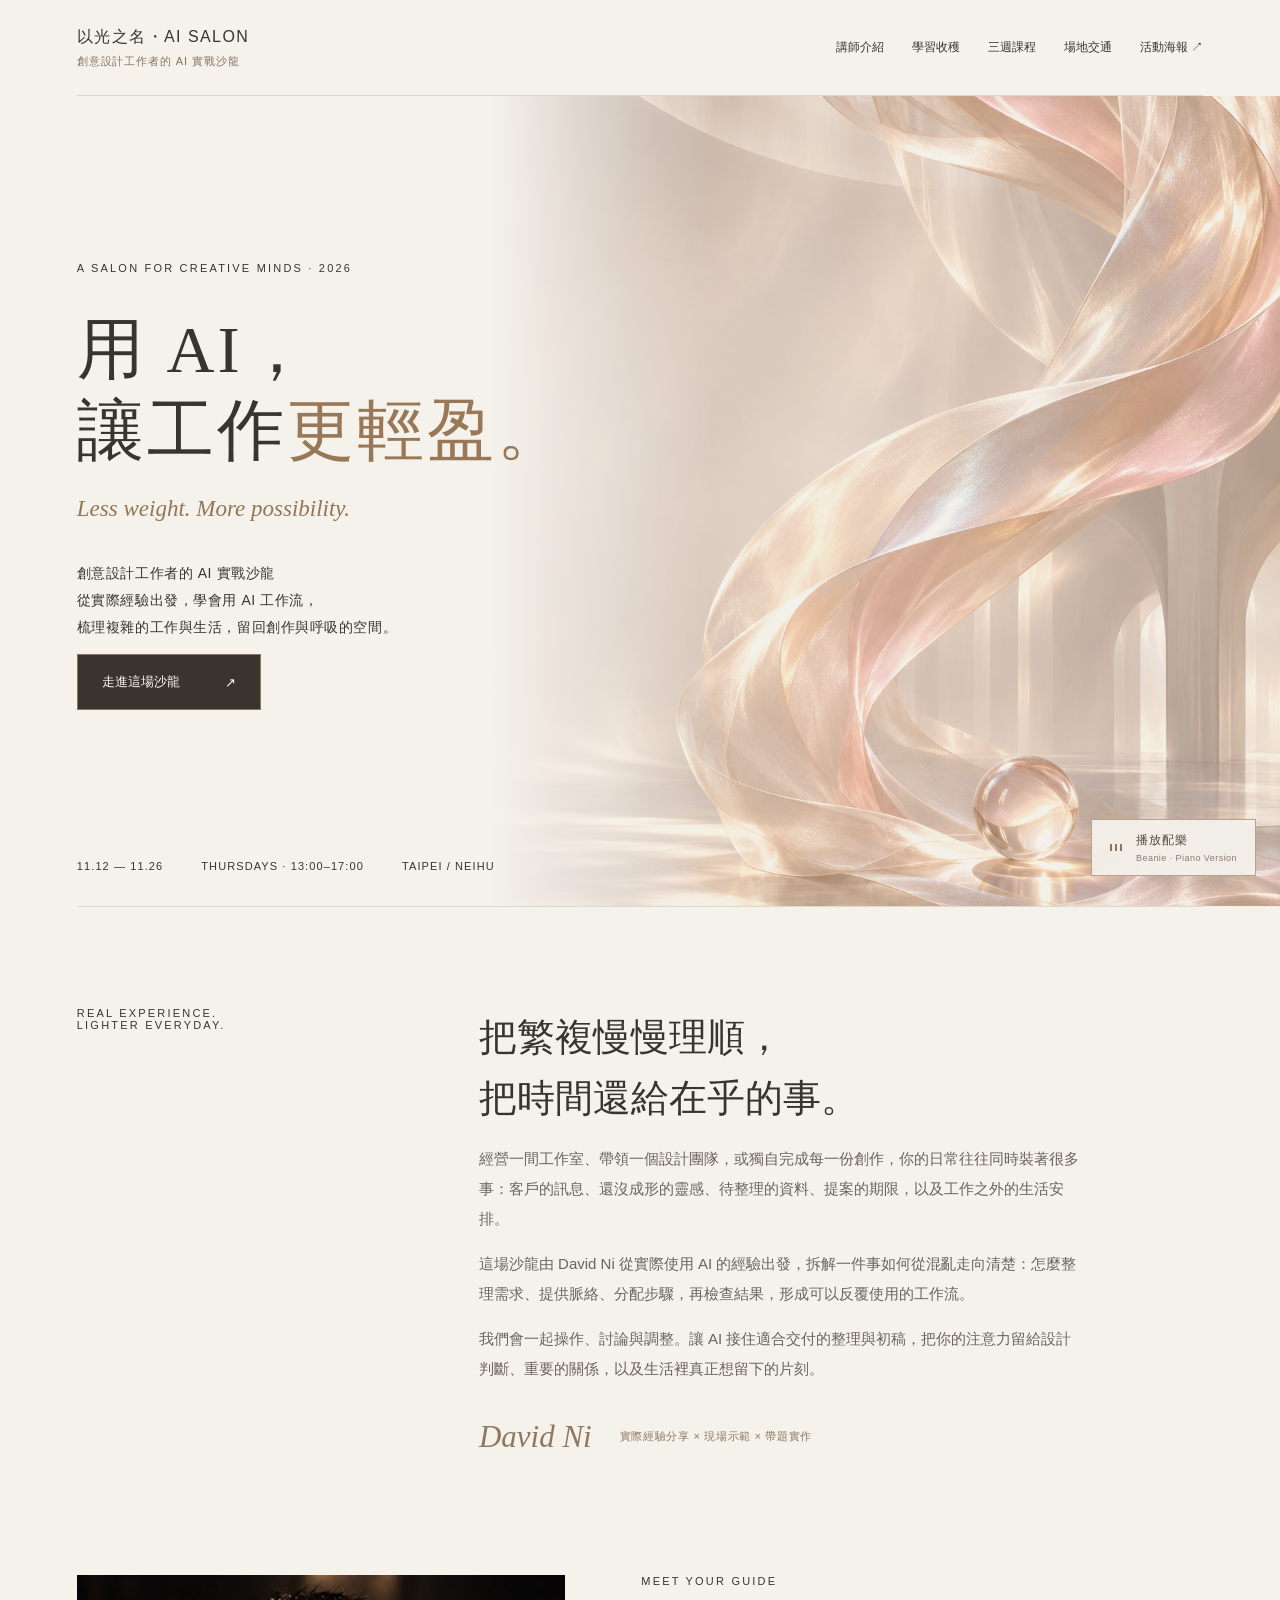
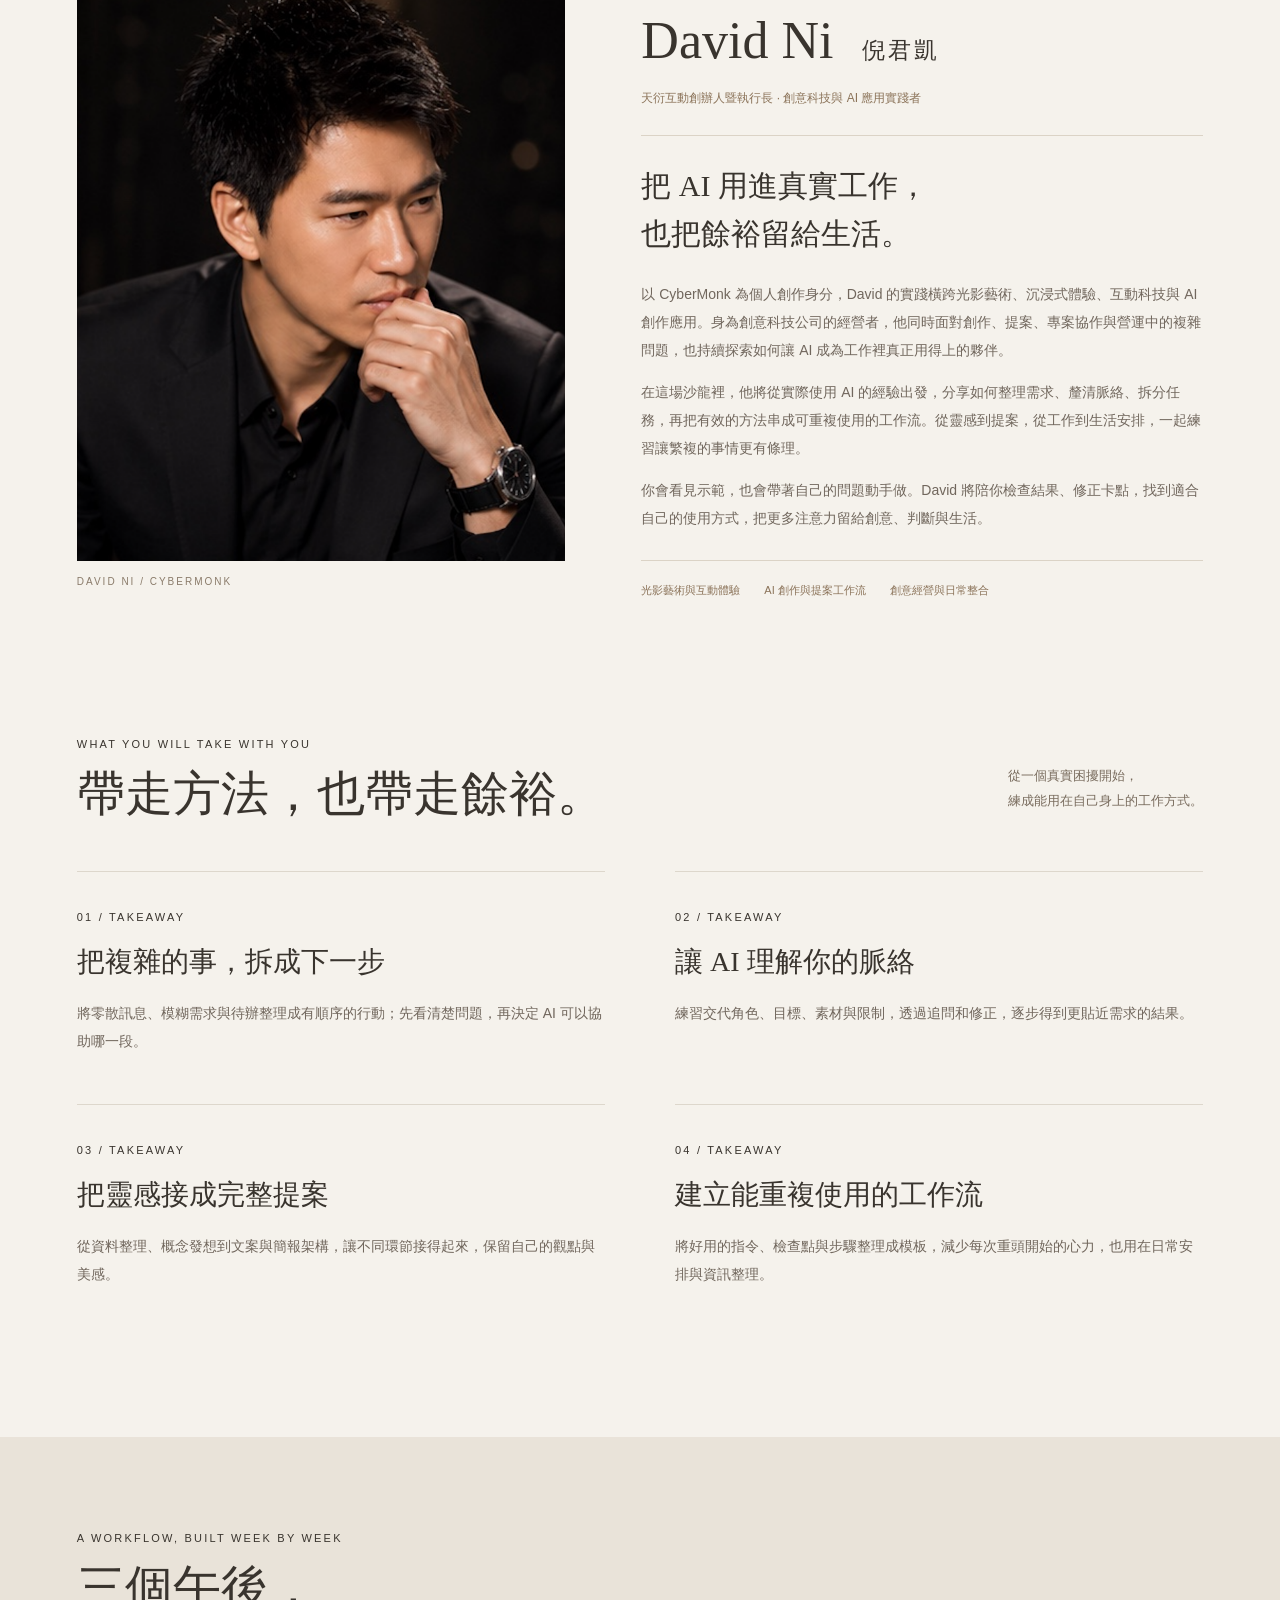
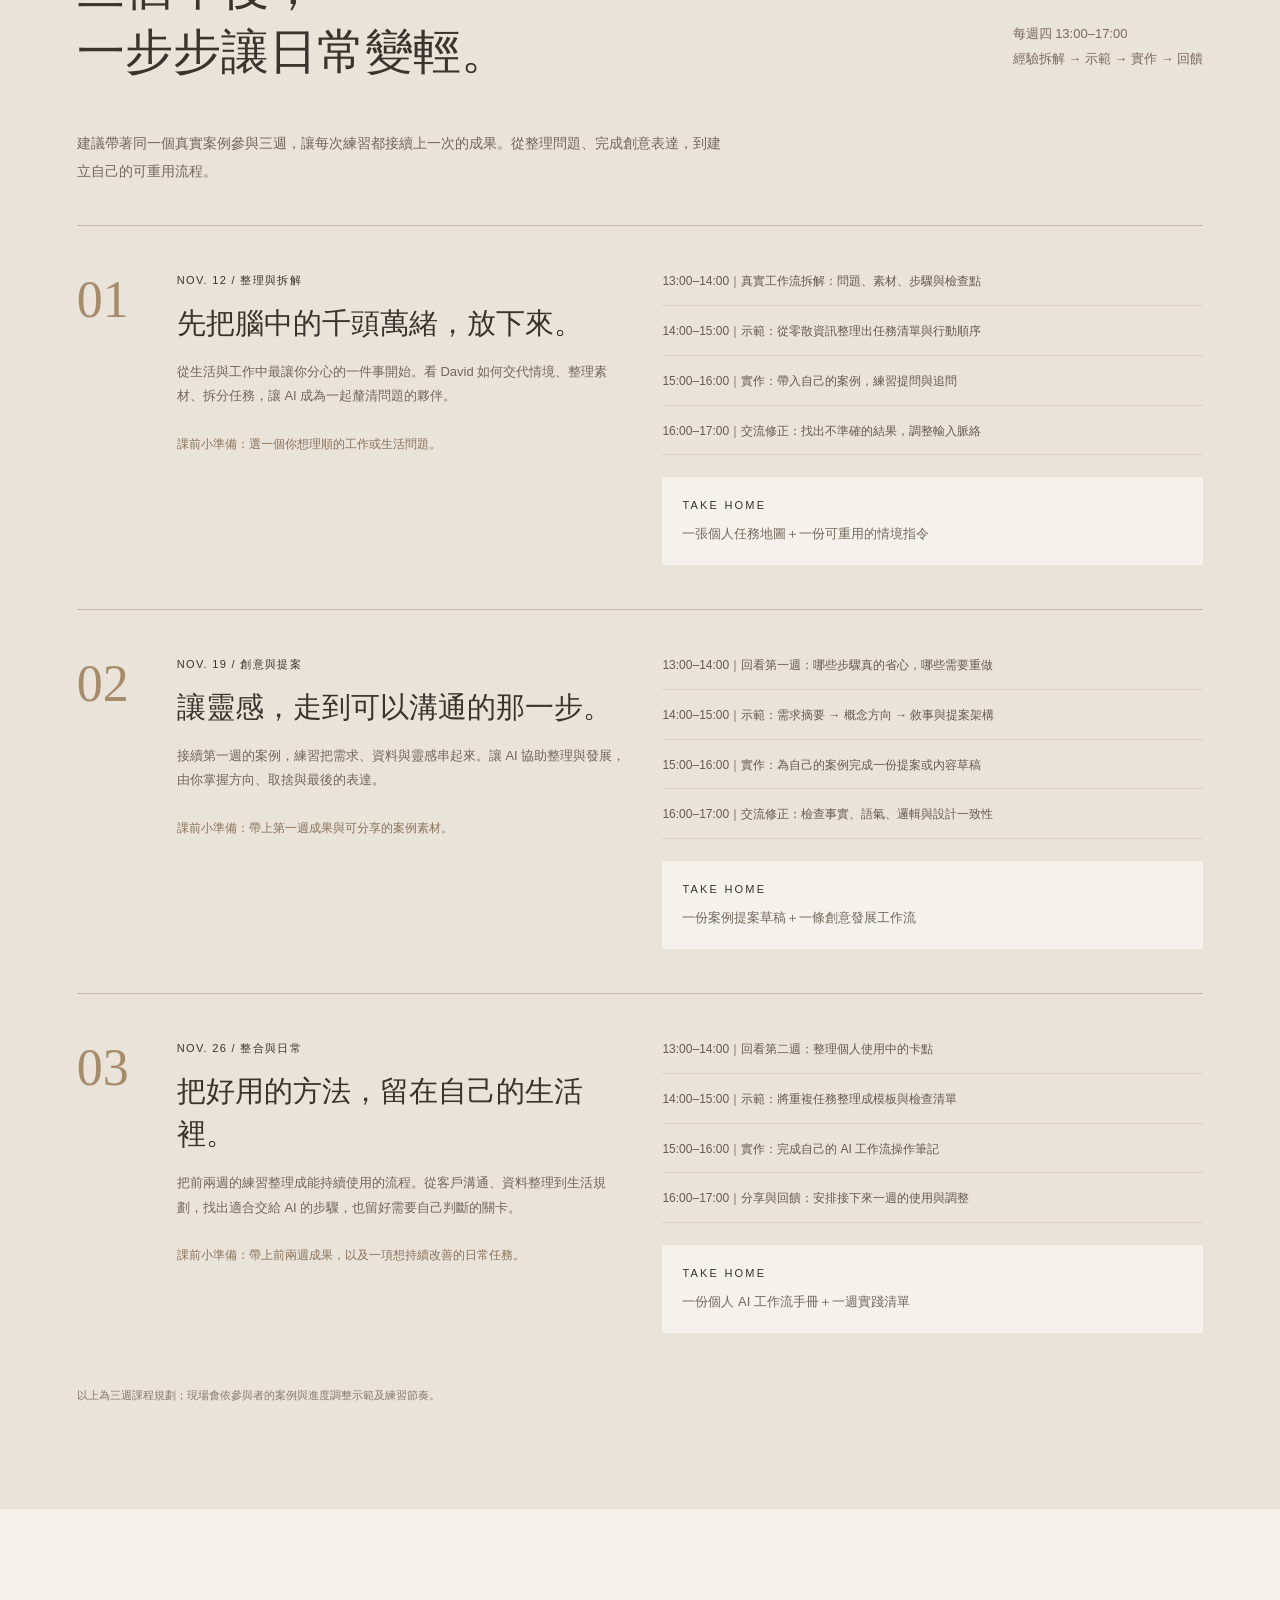
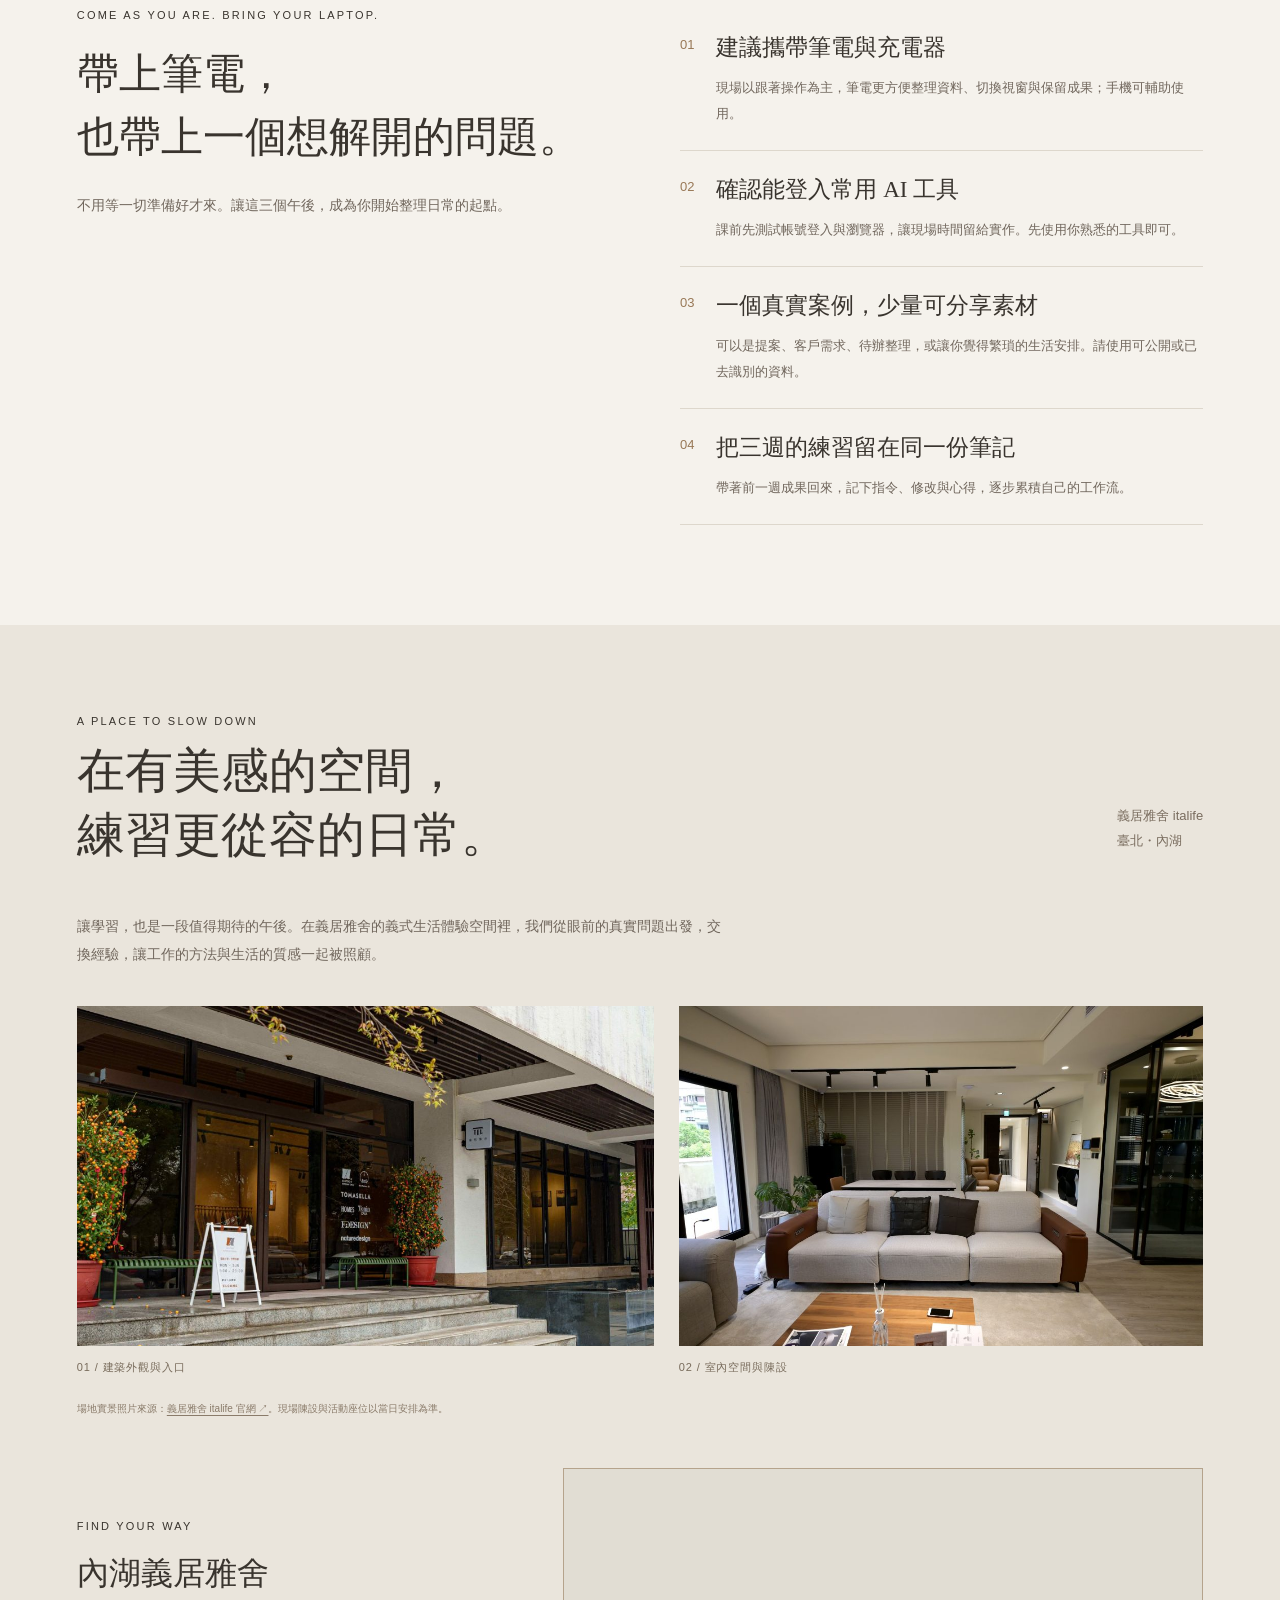
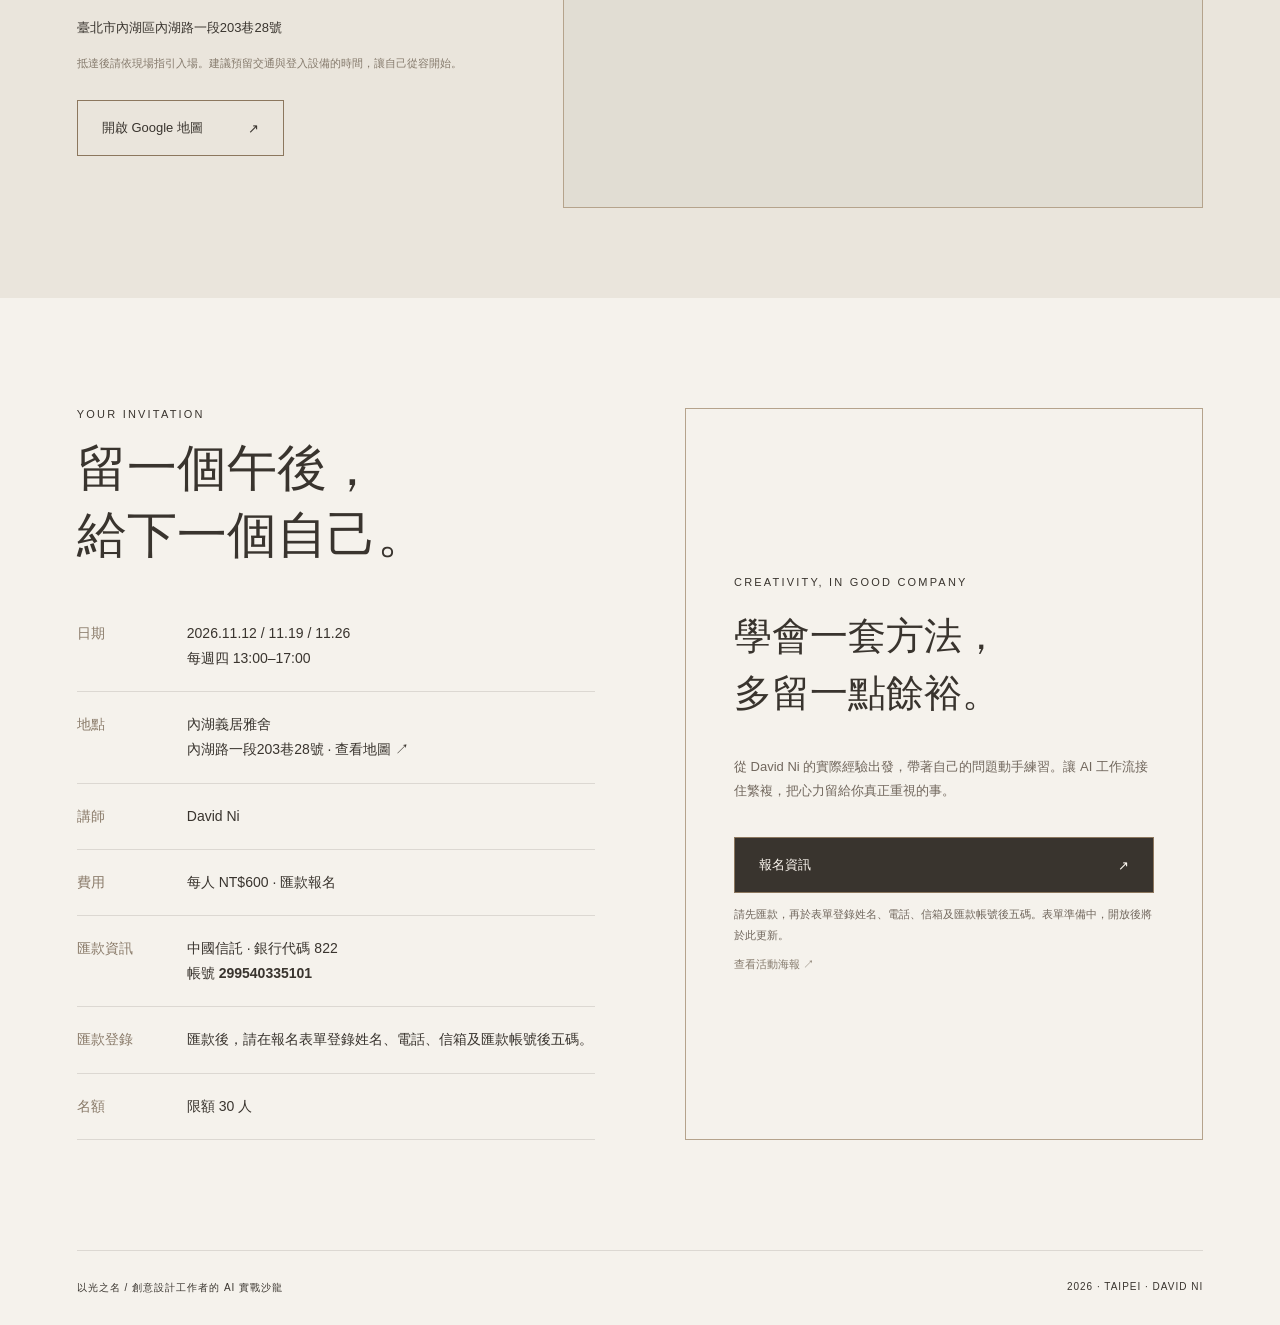
==== index.html @ 3d301903 "Publish AI salon event website" ====
<!DOCTYPE html><html lang="zh-Hant"><head><meta charset="utf-8"><meta name="viewport" content="width=device-width,initial-scale=1"><title>以光之名｜創意設計工作者的 AI 實戰沙龍</title><meta name="description" content="David Ni 帶領的三週 AI 實戰沙龍。11/12、11/19、11/26，內湖義居雅舍。"><link rel="stylesheet" href="style.css"></head><body><div class="wrap"><nav><a class="brand" href="#"><span class="brand-title">以光之名・AI SALON</span><span class="brand-subtitle">創意設計工作者的 AI 實戰沙龍</span></a><div class="links"><a href="#speaker">講師介紹</a><a href="#learn">學習收穫</a><a href="#program">三週課程</a><a href="#venue">場地交通</a><a href="poster.html">活動海報 ↗</a></div></nav><main><section class="hero" data-screen-label="首頁主視覺"><img class="art" src="imgs/silk.png" alt="珍珠白絲綢在香檳光中流動的藝術裝置"><div class="hero-copy"><div class="eyebrow">A SALON FOR CREATIVE MINDS · 2026</div><h1>用 AI，<br>讓工作<em>更輕盈。</em></h1><div class="english serif">Less weight. More possibility.</div><p class="sub">創意設計工作者的 AI 實戰沙龍<br>從實際經驗出發，學會用 AI 工作流，<br>梳理複雜的工作與生活，留回創作與呼吸的空間。</p><a class="btn" href="#join">走進這場沙龍 <span>↗</span></a></div><div class="hero-foot"><span>11.12 — 11.26</span><span>THURSDAYS · 13:00–17:00</span><span>TAIPEI / NEIHU</span></div></section><section class="intro" data-screen-label="沙龍理念"><div class="eyebrow">REAL EXPERIENCE.<br>LIGHTER EVERYDAY.</div><div><h2>把繁複慢慢理順，<br>把時間還給在乎的事。</h2><p>經營一間工作室、帶領一個設計團隊，或獨自完成每一份創作，你的日常往往同時裝著很多事：客戶的訊息、還沒成形的靈感、待整理的資料、提案的期限，以及工作之外的生活安排。</p><p>這場沙龍由 David Ni 從實際使用 AI 的經驗出發，拆解一件事如何從混亂走向清楚：怎麼整理需求、提供脈絡、分配步驟，再檢查結果，形成可以反覆使用的工作流。</p><p>我們會一起操作、討論與調整。讓 AI 接住適合交付的整理與初稿，把你的注意力留給設計判斷、重要的關係，以及生活裡真正想留下的片刻。</p><div class="signature"><span class="serif">David Ni</span><span>實際經驗分享 × 現場示範 × 帶題實作</span></div></div></section></main></div><section class="speaker wrap" id="speaker" data-screen-label="David Ni 講師介紹"><figure class="speaker-photo"><img src="imgs/david-ni-selected.png" alt="David Ni 黑色西裝托腮側向形象照" loading="lazy"><figcaption>DAVID NI / CYBERMONK</figcaption></figure><div class="speaker-copy"><div class="eyebrow">MEET YOUR GUIDE</div><h2>David Ni <span>倪君凱</span></h2><p class="speaker-role">天衍互動創辦人暨執行長 · 創意科技與 AI 應用實踐者</p><h3>把 AI 用進真實工作，<br>也把餘裕留給生活。</h3><p>以 CyberMonk 為個人創作身分，David 的實踐橫跨光影藝術、沉浸式體驗、互動科技與 AI 創作應用。身為創意科技公司的經營者，他同時面對創作、提案、專案協作與營運中的複雜問題，也持續探索如何讓 AI 成為工作裡真正用得上的夥伴。</p><p>在這場沙龍裡，他將從實際使用 AI 的經驗出發，分享如何整理需求、釐清脈絡、拆分任務，再把有效的方法串成可重複使用的工作流。從靈感到提案，從工作到生活安排，一起練習讓繁複的事情更有條理。</p><p>你會看見示範，也會帶著自己的問題動手做。David 將陪你檢查結果、修正卡點，找到適合自己的使用方式，把更多注意力留給創意、判斷與生活。</p><div class="speaker-topics"><span>光影藝術與互動體驗</span><span>AI 創作與提案工作流</span><span>創意經營與日常整合</span></div></div></section><section class="outcomes wrap" id="learn" data-screen-label="學習收穫"><div class="section-head"><div><div class="eyebrow">WHAT YOU WILL TAKE WITH YOU</div><h2>帶走方法，也帶走餘裕。</h2></div><p class="section-lead">從一個真實困擾開始，<br>練成能用在自己身上的工作方式。</p></div><div class="outcome-grid"><article class="outcome"><span class="eyebrow">01 / TAKEAWAY</span><h3>把複雜的事，拆成下一步</h3><p>將零散訊息、模糊需求與待辦整理成有順序的行動；先看清楚問題，再決定 AI 可以協助哪一段。</p></article><article class="outcome"><span class="eyebrow">02 / TAKEAWAY</span><h3>讓 AI 理解你的脈絡</h3><p>練習交代角色、目標、素材與限制，透過追問和修正，逐步得到更貼近需求的結果。</p></article><article class="outcome"><span class="eyebrow">03 / TAKEAWAY</span><h3>把靈感接成完整提案</h3><p>從資料整理、概念發想到文案與簡報架構，讓不同環節接得起來，保留自己的觀點與美感。</p></article><article class="outcome"><span class="eyebrow">04 / TAKEAWAY</span><h3>建立能重複使用的工作流</h3><p>將好用的指令、檢查點與步驟整理成模板，減少每次重頭開始的心力，也用在日常安排與資訊整理。</p></article></div></section><section class="program" id="program" data-screen-label="三週課程進度"><div class="wrap"><div class="section-head"><div><div class="eyebrow">A WORKFLOW, BUILT WEEK BY WEEK</div><h2>三個午後，<br>一步步讓日常變輕。</h2></div><p class="section-lead">每週四 13:00–17:00<br>經驗拆解 → 示範 → 實作 → 回饋</p></div><p class="program-intro">建議帶著同一個真實案例參與三週，讓每次練習都接續上一次的成果。從整理問題、完成創意表達，到建立自己的可重用流程。</p><article class="session expanded"><div class="num">01</div><div class="session-summary"><span class="date">NOV. 12 / 整理與拆解</span><h3>先把腦中的千頭萬緒，放下來。</h3><p>從生活與工作中最讓你分心的一件事開始。看 David 如何交代情境、整理素材、拆分任務，讓 AI 成為一起釐清問題的夥伴。</p><p class="session-prep">課前小準備：選一個你想理順的工作或生活問題。</p></div><div class="session-work"><ul class="agenda"><li>13:00–14:00｜真實工作流拆解：問題、素材、步驟與檢查點</li><li>14:00–15:00｜示範：從零散資訊整理出任務清單與行動順序</li><li>15:00–16:00｜實作：帶入自己的案例，練習提問與追問</li><li>16:00–17:00｜交流修正：找出不準確的結果，調整輸入脈絡</li></ul><div class="take-home"><span class="eyebrow">TAKE HOME</span><p>一張個人任務地圖＋一份可重用的情境指令</p></div></div></article><article class="session expanded"><div class="num">02</div><div class="session-summary"><span class="date">NOV. 19 / 創意與提案</span><h3>讓靈感，走到可以溝通的那一步。</h3><p>接續第一週的案例，練習把需求、資料與靈感串起來。讓 AI 協助整理與發展，由你掌握方向、取捨與最後的表達。</p><p class="session-prep">課前小準備：帶上第一週成果與可分享的案例素材。</p></div><div class="session-work"><ul class="agenda"><li>13:00–14:00｜回看第一週：哪些步驟真的省心，哪些需要重做</li><li>14:00–15:00｜示範：需求摘要 → 概念方向 → 敘事與提案架構</li><li>15:00–16:00｜實作：為自己的案例完成一份提案或內容草稿</li><li>16:00–17:00｜交流修正：檢查事實、語氣、邏輯與設計一致性</li></ul><div class="take-home"><span class="eyebrow">TAKE HOME</span><p>一份案例提案草稿＋一條創意發展工作流</p></div></div></article><article class="session expanded"><div class="num">03</div><div class="session-summary"><span class="date">NOV. 26 / 整合與日常</span><h3>把好用的方法，留在自己的生活裡。</h3><p>把前兩週的練習整理成能持續使用的流程。從客戶溝通、資料整理到生活規劃，找出適合交給 AI 的步驟，也留好需要自己判斷的關卡。</p><p class="session-prep">課前小準備：帶上前兩週成果，以及一項想持續改善的日常任務。</p></div><div class="session-work"><ul class="agenda"><li>13:00–14:00｜回看第二週：整理個人使用中的卡點</li><li>14:00–15:00｜示範：將重複任務整理成模板與檢查清單</li><li>15:00–16:00｜實作：完成自己的 AI 工作流操作筆記</li><li>16:00–17:00｜分享與回饋：安排接下來一週的使用與調整</li></ul><div class="take-home"><span class="eyebrow">TAKE HOME</span><p>一份個人 AI 工作流手冊＋一週實踐清單</p></div></div></article><p class="note">以上為三週課程規劃；現場會依參與者的案例與進度調整示範及練習節奏。</p></div></section><section class="prepare wrap" id="prepare" data-screen-label="行前準備"><div><div class="eyebrow">COME AS YOU ARE. BRING YOUR LAPTOP.</div><h2>帶上筆電，<br>也帶上一個想解開的問題。</h2><p>不用等一切準備好才來。讓這三個午後，成為你開始整理日常的起點。</p></div><div class="prepare-list"><article><span>01</span><div><h3>建議攜帶筆電與充電器</h3><p>現場以跟著操作為主，筆電更方便整理資料、切換視窗與保留成果；手機可輔助使用。</p></div></article><article><span>02</span><div><h3>確認能登入常用 AI 工具</h3><p>課前先測試帳號登入與瀏覽器，讓現場時間留給實作。先使用你熟悉的工具即可。</p></div></article><article><span>03</span><div><h3>一個真實案例，少量可分享素材</h3><p>可以是提案、客戶需求、待辦整理，或讓你覺得繁瑣的生活安排。請使用可公開或已去識別的資料。</p></div></article><article><span>04</span><div><h3>把三週的練習留在同一份筆記</h3><p>帶著前一週成果回來，記下指令、修改與心得，逐步累積自己的工作流。</p></div></article></div></section><section class="venue" id="venue" data-screen-label="場地與交通"><div class="wrap"><div class="section-head"><div><div class="eyebrow">A PLACE TO SLOW DOWN</div><h2>在有美感的空間，<br>練習更從容的日常。</h2></div><p class="section-lead">義居雅舍 italife<br>臺北・內湖</p></div><p class="venue-intro">讓學習，也是一段值得期待的午後。在義居雅舍的義式生活體驗空間裡，我們從眼前的真實問題出發，交換經驗，讓工作的方法與生活的質感一起被照顧。</p><div class="venue-gallery"><figure><img src="imgs/venue-interior.jpg" alt="義居雅舍實際外觀：玻璃入口、植栽與階梯" loading="lazy"><figcaption>01 / 建築外觀與入口</figcaption></figure><figure><img src="imgs/venue-detail.jpg" alt="義居雅舍實際室內：沙發、桌椅與自然採光" loading="lazy"><figcaption>02 / 室內空間與陳設</figcaption></figure></div><p class="photo-credit">場地實景照片來源：<a href="https://vitaitalian.com/italife/" target="_blank" rel="noopener">義居雅舍 italife 官網 ↗</a>。現場陳設與活動座位以當日安排為準。</p><div class="venue-location"><div><div class="eyebrow">FIND YOUR WAY</div><h3>內湖義居雅舍</h3><p>臺北市內湖區內湖路一段203巷28號</p><p class="note">抵達後請依現場指引入場。建議預留交通與登入設備的時間，讓自己從容開始。</p><a class="btn light" href="https://www.google.com/maps/search/?api=1&amp;query=義居雅舍%20臺北市內湖區內湖路一段203巷28號" target="_blank" rel="noopener">開啟 Google 地圖 <span>↗</span></a></div><iframe title="義居雅舍位置地圖" src="https://maps.google.com/maps?q=義居雅舍%20臺北市內湖區內湖路一段203巷28號&amp;output=embed&amp;hl=zh-TW&amp;z=16" loading="lazy" referrerpolicy="no-referrer-when-downgrade" allowfullscreen></iframe></div></div></section><div class="wrap"><section class="details" id="join" data-screen-label="參與資訊"><div><div class="eyebrow">YOUR INVITATION</div><h2>留一個午後，<br>給下一個自己。</h2><dl class="facts"><div class="fact"><dt>日期</dt><dd>2026.11.12 / 11.19 / 11.26<br>每週四 13:00–17:00</dd></div><div class="fact"><dt>地點</dt><dd>內湖義居雅舍<br><a href="#venue">內湖路一段203巷28號 · 查看地圖 ↗</a></dd></div><div class="fact"><dt>講師</dt><dd>David Ni</dd></div><div class="fact"><dt>費用</dt><dd>每人 NT$600 · 匯款報名</dd></div><div class="fact"><dt>匯款資訊</dt><dd>中國信託 · 銀行代碼 822<br>帳號 <strong class="bank-account">299540335101</strong></dd></div><div class="fact"><dt>匯款登錄</dt><dd>匯款後，請在報名表單登錄姓名、電話、信箱及匯款帳號後五碼。</dd></div><div class="fact"><dt>名額</dt><dd>限額 30 人</dd></div></dl></div><aside class="invitation"><span class="eyebrow">CREATIVITY, IN GOOD COMPANY</span><h3>學會一套方法，<br>多留一點餘裕。</h3><p>從 David Ni 的實際經驗出發，帶著自己的問題動手練習。讓 AI 工作流接住繁複，把心力留給你真正重視的事。</p><button class="btn" id="registration">報名資訊 <span>↗</span></button><p class="note">請先匯款，再於表單登錄姓名、電話、信箱及匯款帳號後五碼。表單準備中，開放後將於此更新。</p><a class="note" href="poster.html">查看活動海報 ↗</a></aside></section><footer><span>以光之名 / 創意設計工作者的 AI 實戰沙龍</span><span>2026 · TAIPEI · DAVID NI</span></footer></div><dialog id="registration-dialog"><button class="close" aria-label="關閉">×</button><div class="eyebrow">COMING SOON</div><h2>期待與你相聚。</h2><p>請匯款至中國信託（822），帳號 299540335101。匯款後請在表單登錄姓名、電話、信箱及匯款帳號後五碼。報名表單正在準備中，開放後將在這裡提供正式入口。</p><p>11/12、11/19、11/26<br>13:00–17:00 · 內湖義居雅舍<br>每人 NT$600，匯款報名 · 限額 30 人</p><button class="btn light" id="dismiss">我知道了 <span>↗</span></button></dialog><audio id="salon-music" src="audio/beanie-piano.mp3" autoplay loop preload="metadata"></audio><button class="music-control" id="music-toggle" type="button" aria-label="播放背景音樂" aria-pressed="false"><span class="music-bars" aria-hidden="true"><i></i><i></i><i></i></span><span><span id="music-status">播放配樂</span><small>Beanie · Piano Version</small></span></button><script src="app.js"></script></body></html>
---- style.css ----
*{box-sizing:border-box}html{scroll-behavior:smooth}body{margin:0;background:#f5f2ec;color:#39342e;font-family:-apple-system,"PingFang TC","Noto Sans TC",sans-serif}a{color:inherit;text-decoration:none}button{font:inherit}::selection{background:#d5bca3} .serif,h1,h2,h3{font-family:"Bodoni 72","Times New Roman","Songti TC","Noto Serif TC",serif;font-weight:400} .eyebrow{font-size:11px;letter-spacing:.2em;text-transform:uppercase} .wrap{max-width:1320px;margin:auto;padding:0 6%}nav{height:90px;display:flex;align-items:center;justify-content:space-between;border-bottom:1px solid #49413725}nav .brand{font-size:15px;letter-spacing:.12em}nav .links{display:flex;gap:28px;font-size:12px}.hero{position:relative;min-height:790px;height:calc(100svh - 90px);max-height:1100px;display:grid;grid-template-columns:1fr 1fr;align-items:center}.art{position:absolute;right:-6.8%;top:0;width:70%;height:100%;object-fit:cover;object-position:center;mix-blend-mode:multiply;z-index:0}.hero-copy{z-index:1;position:relative;padding:60px 0}.hero h1{font-size:clamp(46px,5.5vw,83px);line-height:1.22;letter-spacing:.045em;margin:35px 0 25px}.hero h1 em{font-style:normal;color:#987856}.sub{font-size:14px;line-height:1.9;letter-spacing:.08em;max-width:390px}.hero .english{font-style:italic;font-size:23px;color:#927656;margin-bottom:38px}.btn{display:inline-flex;align-items:center;justify-content:space-between;gap:45px;padding:18px 24px;border:1px solid #8c775e;background:#39342e;color:#fffaf3;min-height:52px;font-size:13px;cursor:pointer;transition:.25s}.btn:hover{background:#8a7054;transform:translateY(-2px)}.btn.light{background:transparent;color:#39342e}.hero-foot{position:absolute;bottom:34px;z-index:1;display:flex;gap:38px;font-size:11px;letter-spacing:.1em}.intro{padding:100px 0;border-top:1px solid #49413725;display:grid;grid-template-columns:1fr 2fr;gap:40px}.intro h2{font-size:38px;line-height:1.6;margin:0}.intro p{font-size:14px;line-height:2;color:#6c645b;max-width:600px}.program{background:#e9e3d9;padding:95px 0}.section-head{display:flex;align-items:end;justify-content:space-between;margin-bottom:45px}.section-head h2{font-size:48px;margin:12px 0 0}.session{display:grid;grid-template-columns:100px 1fr 1fr;gap:30px;border-top:1px solid #74685650;padding:35px 0}.num{font-family:"Times New Roman",serif;font-size:52px;color:#a68b6d}.session h3{font-size:27px;margin:4px 0 12px}.session p{font-size:13px;line-height:1.9;color:#71675d;margin:0}.date{font-size:11px;letter-spacing:.12em}.details{padding:110px 0;display:grid;grid-template-columns:1fr 1fr;gap:90px}.details h2{font-size:50px;margin:15px 0 32px}.facts{margin:0}.fact{display:grid;grid-template-columns:90px 1fr;gap:20px;padding:20px 0;border-bottom:1px solid #49413725;font-size:14px;line-height:1.8}.fact dt{color:#8a7b6a}.fact dd{margin:0}.invitation{border:1px solid #b5a38c;padding:48px;display:flex;flex-direction:column;align-items:start;justify-content:center}.invitation h3{font-size:38px;line-height:1.5;margin:20px 0}.invitation p{font-size:13px;line-height:1.9;color:#71675d}.invitation .btn{margin-top:20px;width:100%}.note{font-size:11px!important;color:#857a6c}footer{display:flex;justify-content:space-between;gap:25px;padding:30px 0;border-top:1px solid #49413725;font-size:10px;letter-spacing:.1em}dialog{max-width:470px;width:calc(100% - 40px);border:1px solid #b5a38c;background:#f5f2ec;padding:40px;color:#39342e}dialog::backdrop{background:#24201970;backdrop-filter:blur(7px)}dialog h2{font-size:32px}dialog p{font-size:14px;line-height:1.9}.close{float:right;border:0;background:none;font-size:25px;cursor:pointer;min-width:44px;min-height:44px}.poster{position:relative;width:1080px;height:1350px;overflow:hidden;background:#f5f2ec;padding:72px;color:#39342e}.poster .art{right:0;top:0;width:100%;height:100%;opacity:.9}.poster>*:not(.art){position:relative;z-index:1}.poster .poster-top{display:flex;justify-content:space-between;font-size:13px;letter-spacing:.2em}.poster h1{font-size:92px;line-height:1.25;letter-spacing:.05em;margin:100px 0 25px}.poster .english{font-size:33px;font-style:italic;color:#917452}.poster-bottom{position:absolute!important;bottom:65px;left:72px;right:72px;border-top:1px solid #8c775e60;padding-top:26px;background:#f5f2ecb5;backdrop-filter:blur(10px)}.poster-dates{font-family:"Times New Roman",serif;font-size:43px;letter-spacing:.02em}.poster-meta{display:flex;justify-content:space-between;gap:30px;margin-top:20px;font-size:19px;line-height:1.9}.poster-sub{font-size:19px;letter-spacing:.15em;margin-top:34px}.poster-shell{padding:30px;display:flex;justify-content:center}.poster-toolbar{display:flex;gap:20px;align-items:center;justify-content:center;padding:20px;font-size:12px}.poster-toolbar button{padding:12px 20px;border:1px solid #8c775e;background:transparent;cursor:pointer}@media(min-width:900px){.hero-copy{animation:appear 1.1s ease-out both}}@keyframes appear{from{opacity:0;transform:translateY(18px)}to{opacity:1;transform:translateY(0)}}@media(prefers-reduced-motion:reduce){*{animation:none!important;scroll-behavior:auto!important;transition:none!important}}@media(max-width:760px){nav{height:72px}.links a:first-child{display:none}.wrap{padding:0 7%}.hero{display:block;height:auto;min-height:860px;padding-top:10px}.hero-copy{padding-top:45px}.hero h1{font-size:48px;margin:24px 0}.hero .english{font-size:22px}.art{width:110%;height:63%;right:-8%;top:auto;bottom:0;object-position:center}.hero .art{opacity:.72}.hero-foot{bottom:25px;gap:18px;font-size:10px}.intro{padding:65px 0;grid-template-columns:1fr;gap:24px}.intro h2{font-size:30px}.program{padding:65px 0}.section-head h2{font-size:38px}.section-head{display:block}.session{grid-template-columns:55px 1fr;gap:18px}.session>p{grid-column:2}.num{font-size:40px}.session h3{font-size:25px}.details{padding:70px 0;grid-template-columns:1fr;gap:45px}.details h2{font-size:40px}.invitation{padding:28px}.invitation h3{font-size:32px}footer{flex-direction:column}.poster-shell{padding:0;display:block;overflow:auto}}@media print{@page{size:216mm 270mm;margin:0}.poster-toolbar{display:none}.poster-shell{padding:0;display:block}.poster{width:216mm;height:270mm;transform-origin:top left;padding:14.4mm;print-color-adjust:exact;-webkit-print-color-adjust:exact}.poster h1{font-size:18.4mm;margin-top:20mm}.poster .poster-top{font-size:2.6mm}.poster .english{font-size:6.6mm}.poster-sub{font-size:3.8mm}.poster-bottom{left:14.4mm;right:14.4mm;bottom:13mm;padding-top:5.2mm}.poster-dates{font-size:8.6mm}.poster-meta{font-size:3.8mm;gap:6mm;margin-top:4mm}}.hero .art{mask-image:linear-gradient(to right,transparent 0%,#000 28%);-webkit-mask-image:linear-gradient(to right,transparent 0%,#000 28%)}
@media(max-width:760px){.hero .art{mask-image:linear-gradient(to bottom,transparent,#000 35%);-webkit-mask-image:linear-gradient(to bottom,transparent,#000 35%)}}
@media(max-width:760px){.hero h1{font-size:40px;line-height:1.35;letter-spacing:.02em}.hero-foot{flex-wrap:wrap;gap:10px 20px}.hero-foot span{white-space:nowrap}}

/* Editorial expansion — real workflows, lighter everyday. */
.hero{grid-template-columns:1.15fr .85fr}.hero h1{font-size:clamp(44px,5.2vw,76px)}.hero .sub{max-width:470px;letter-spacing:.04em}.hero-copy{padding-bottom:90px}.intro p{font-size:15px}.signature{display:flex;gap:28px;align-items:center;margin-top:35px;color:#8e785f}.signature .serif{font-size:31px;font-style:italic}.signature span:last-child{font-size:11px;letter-spacing:.06em}.outcomes{padding-top:30px;padding-bottom:100px}.section-lead{font-size:13px;line-height:1.9;color:#796c5e}.outcome-grid{display:grid;grid-template-columns:1fr 1fr;gap:0 70px}.outcome{padding:35px 0;border-top:1px solid #9a8b7645}.outcome h3{font-size:28px;margin:18px 0}.outcome p,.prepare p,.venue-intro{font-size:14px;line-height:2;color:#71675d}.program-intro{max-width:650px;font-size:14px;line-height:2;color:#71675d;margin-bottom:40px}.session.expanded{grid-template-columns:65px 1fr 1.2fr;gap:35px;padding:44px 0}.expanded h3{font-size:29px;line-height:1.5;margin:14px 0}.expanded .session-prep{font-size:12px;margin-top:24px;color:#8a735a}.agenda{padding:0;margin:0;list-style:none;display:grid;gap:14px}.agenda li{font-size:12px;line-height:1.9;padding-bottom:12px;border-bottom:1px solid #b4a59140;color:#645b51}.take-home{margin-top:22px;padding:18px 20px;background:#f5f2ec}.take-home p{margin-top:9px;font-size:13px}.prepare{padding-top:100px;padding-bottom:100px;display:grid;grid-template-columns:1fr 1fr;gap:80px}.prepare h2{font-size:42px;line-height:1.5;margin:22px 0}.prepare-list article{display:flex;gap:22px;padding:23px 0;border-bottom:1px solid #9a8b7645}.prepare-list article>span{font-size:13px;color:#987856;padding-top:5px}.prepare-list h3{font-size:23px;margin:0 0 12px}.prepare-list p{margin:0;font-size:13px}.venue{background:#eae5dc;padding:90px 0}.venue-intro{max-width:650px;margin-bottom:38px}.venue-gallery{display:grid;grid-template-columns:1.1fr 1fr;gap:25px}.venue figure{margin:0}.venue-gallery img{width:100%;height:340px;object-fit:cover;display:block}.venue figcaption{font-size:11px;letter-spacing:.08em;margin-top:14px;color:#786b5b}.photo-credit{font-size:10px;line-height:1.8;color:#8a7b6a;margin:25px 0 50px}.photo-credit a{text-decoration:underline;text-underline-offset:3px}.venue-location{display:grid;grid-template-columns:.8fr 1.2fr;gap:60px;align-items:center}.venue-location h3{font-size:32px;margin:20px 0}.venue-location p{font-size:13px;line-height:1.9}.venue-location iframe{width:100%;height:340px;border:1px solid #b5a38c;background:#e1ddd3}.venue-location .btn{margin-top:15px}.poster .poster-value{font-size:24px;line-height:1.8;letter-spacing:.06em;max-width:650px;margin-top:30px}.poster h1{font-size:88px}.poster .poster-sub{margin-top:28px}.poster .poster-value strong{font-weight:500}.poster .poster-bottom{background:#f5f2eceb;padding:24px}.poster .poster-meta{font-size:17px}.poster .poster-top{letter-spacing:.15em}@media(max-width:760px){nav .links{gap:16px}nav .links a{display:none}nav .links a:last-child{display:block}.hero h1{font-size:39px;letter-spacing:.01em}.hero{min-height:900px}.hero .sub{font-size:13px;letter-spacing:0}.hero-copy{padding-bottom:70px}.signature{align-items:start;flex-direction:column;gap:12px}.outcomes{padding-top:0;padding-bottom:60px}.outcome-grid{grid-template-columns:1fr}.section-head h2{font-size:34px;line-height:1.5}.outcome h3{font-size:25px}.session.expanded{grid-template-columns:42px 1fr;gap:15px}.session-work{grid-column:2}.expanded h3{font-size:26px}.prepare{padding-top:65px;padding-bottom:65px;grid-template-columns:1fr;gap:20px}.prepare h2{font-size:32px}.venue{padding:65px 0}.venue-gallery{grid-template-columns:1fr;gap:30px}.venue-gallery img{height:240px}.venue-location{grid-template-columns:1fr;gap:30px}.venue-location iframe{height:300px}.details{gap:40px}}

.music-control{position:fixed;right:24px;bottom:24px;z-index:20;display:flex;align-items:center;gap:14px;padding:12px 18px;border:1px solid #b5a38c;background:#f5f2eced;color:#544839;box-shadow:0 4px 24px #39342e12;backdrop-filter:blur(12px);cursor:pointer;text-align:left;min-height:52px}.music-control:hover{background:#fffaf2}.music-control:focus-visible{outline:2px solid #8a7054;outline-offset:4px}.music-control span span{display:block;font-size:12px;letter-spacing:.07em}.music-control small{display:block;font-size:9px;margin-top:4px;color:#8a7b6a;letter-spacing:.05em}.music-bars{display:flex;gap:3px;align-items:center;height:20px}.music-bars i{display:block;width:2px;height:7px;background:#927656}.music-control.is-playing .music-bars i{animation:music-pulse 1.2s ease-in-out infinite alternate}.music-control.is-playing .music-bars i:nth-child(2){animation-delay:-.4s}.music-control.is-playing .music-bars i:nth-child(3){animation-delay:-.8s}@keyframes music-pulse{to{height:19px}}@media(max-width:760px){.music-control{right:14px;bottom:14px;padding:10px 13px}footer{padding-bottom:100px}}@media print{.music-control{display:none}}

.speaker{display:grid;grid-template-columns:1fr 1.15fr;gap:76px;align-items:start;padding-top:20px;padding-bottom:110px}.speaker-photo{position:relative;margin:0}.speaker-photo img{display:block;width:100%;aspect-ratio:4/5;object-fit:cover;object-position:50% 35%;background:#1c1b19}.speaker-photo figcaption{font-size:10px;letter-spacing:.2em;color:#8a7b6a;padding-top:15px}.speaker-copy h2{font-size:52px;line-height:1.3;margin:20px 0 12px}.speaker-copy h2 span{font-family:"Songti TC",serif;font-size:23px;letter-spacing:.12em;margin-left:16px;white-space:nowrap}.speaker-role{font-size:12px!important;color:#8b7359!important;border-bottom:1px solid #b5a38c66;padding-bottom:25px;margin-bottom:26px}.speaker-copy h3{font-size:30px;line-height:1.6;margin:22px 0}.speaker-copy p{font-size:14px;line-height:2;color:#71675d}.speaker-topics{display:flex;flex-wrap:wrap;gap:10px 24px;border-top:1px solid #b5a38c66;padding-top:22px;margin-top:28px;font-size:11px;color:#8b7359}@media(max-width:760px){.speaker{grid-template-columns:1fr;gap:35px;padding-top:0;padding-bottom:65px}.speaker-photo img{aspect-ratio:4/4.2;object-position:50% 30%}.speaker-copy h2{font-size:42px}.speaker-copy h2 span{font-size:20px;margin-left:10px}.speaker-copy h3{font-size:28px}}

.speaker-photo img{aspect-ratio:1474/1768;object-position:center}@media(max-width:760px){.speaker-photo img{aspect-ratio:1474/1768;object-position:center}}

nav .brand{display:flex;flex-wrap:wrap;align-items:baseline;gap:5px 18px;line-height:1.5;max-width:68%}.brand-title{font-size:15px;letter-spacing:.08em}.brand-subtitle{font-size:11px;letter-spacing:.04em}@media(max-width:760px){nav{height:auto;min-height:90px;gap:12px;padding:16px 0}nav .brand{max-width:76%;gap:4px}.brand-title{font-size:14px}.brand-subtitle{font-size:10px}}

/* Brand lockup: explicit title and subtitle on separate lines. */
nav .brand{display:flex;flex-direction:column;flex-wrap:nowrap;align-items:flex-start;gap:5px;max-width:72%;line-height:1.4}.brand-title{display:block;font-size:16px;letter-spacing:.09em}.brand-subtitle{display:block;font-size:11px;letter-spacing:.08em;color:#85735f}nav{min-height:96px;height:auto;padding:18px 0}@media(max-width:760px){nav{min-height:94px;padding:16px 0}nav .brand{max-width:76%;gap:6px}.brand-title{font-size:14px;letter-spacing:.045em}.brand-subtitle{font-size:10px;letter-spacing:0;line-height:1.6}}
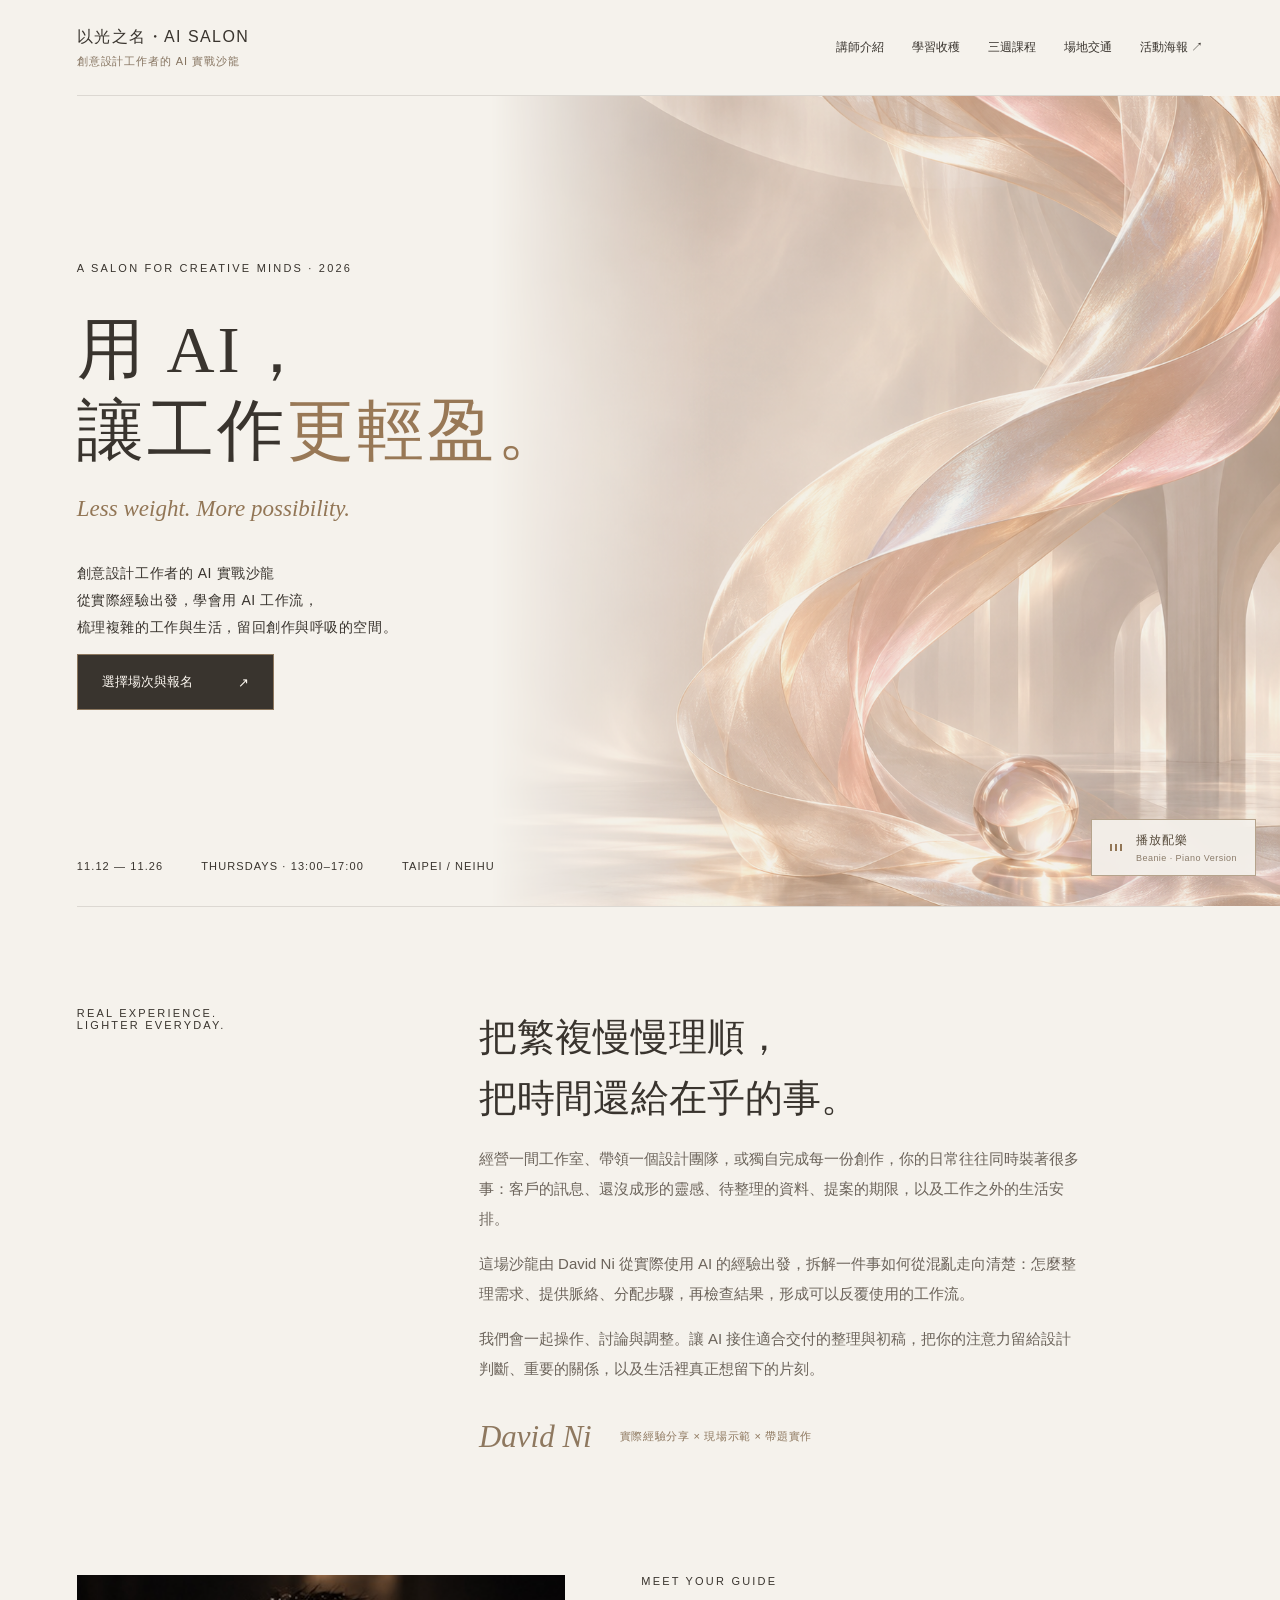
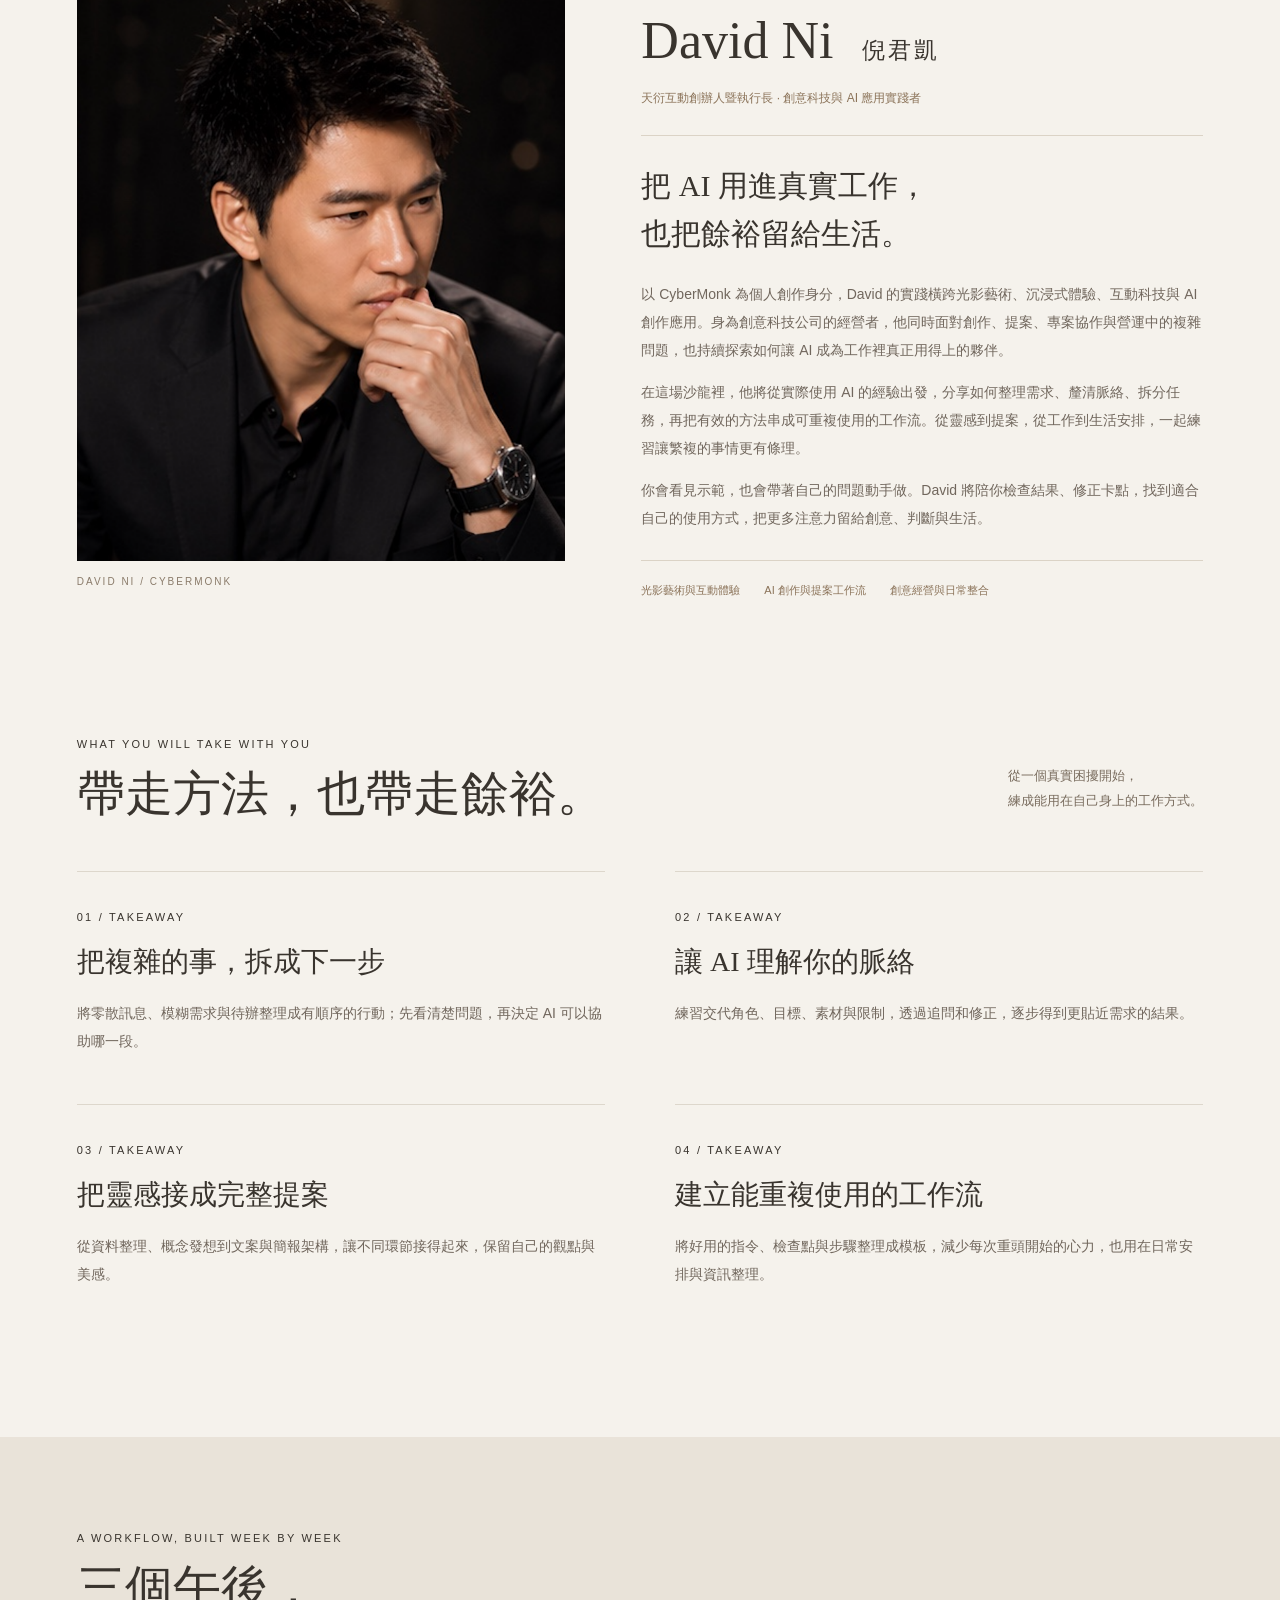
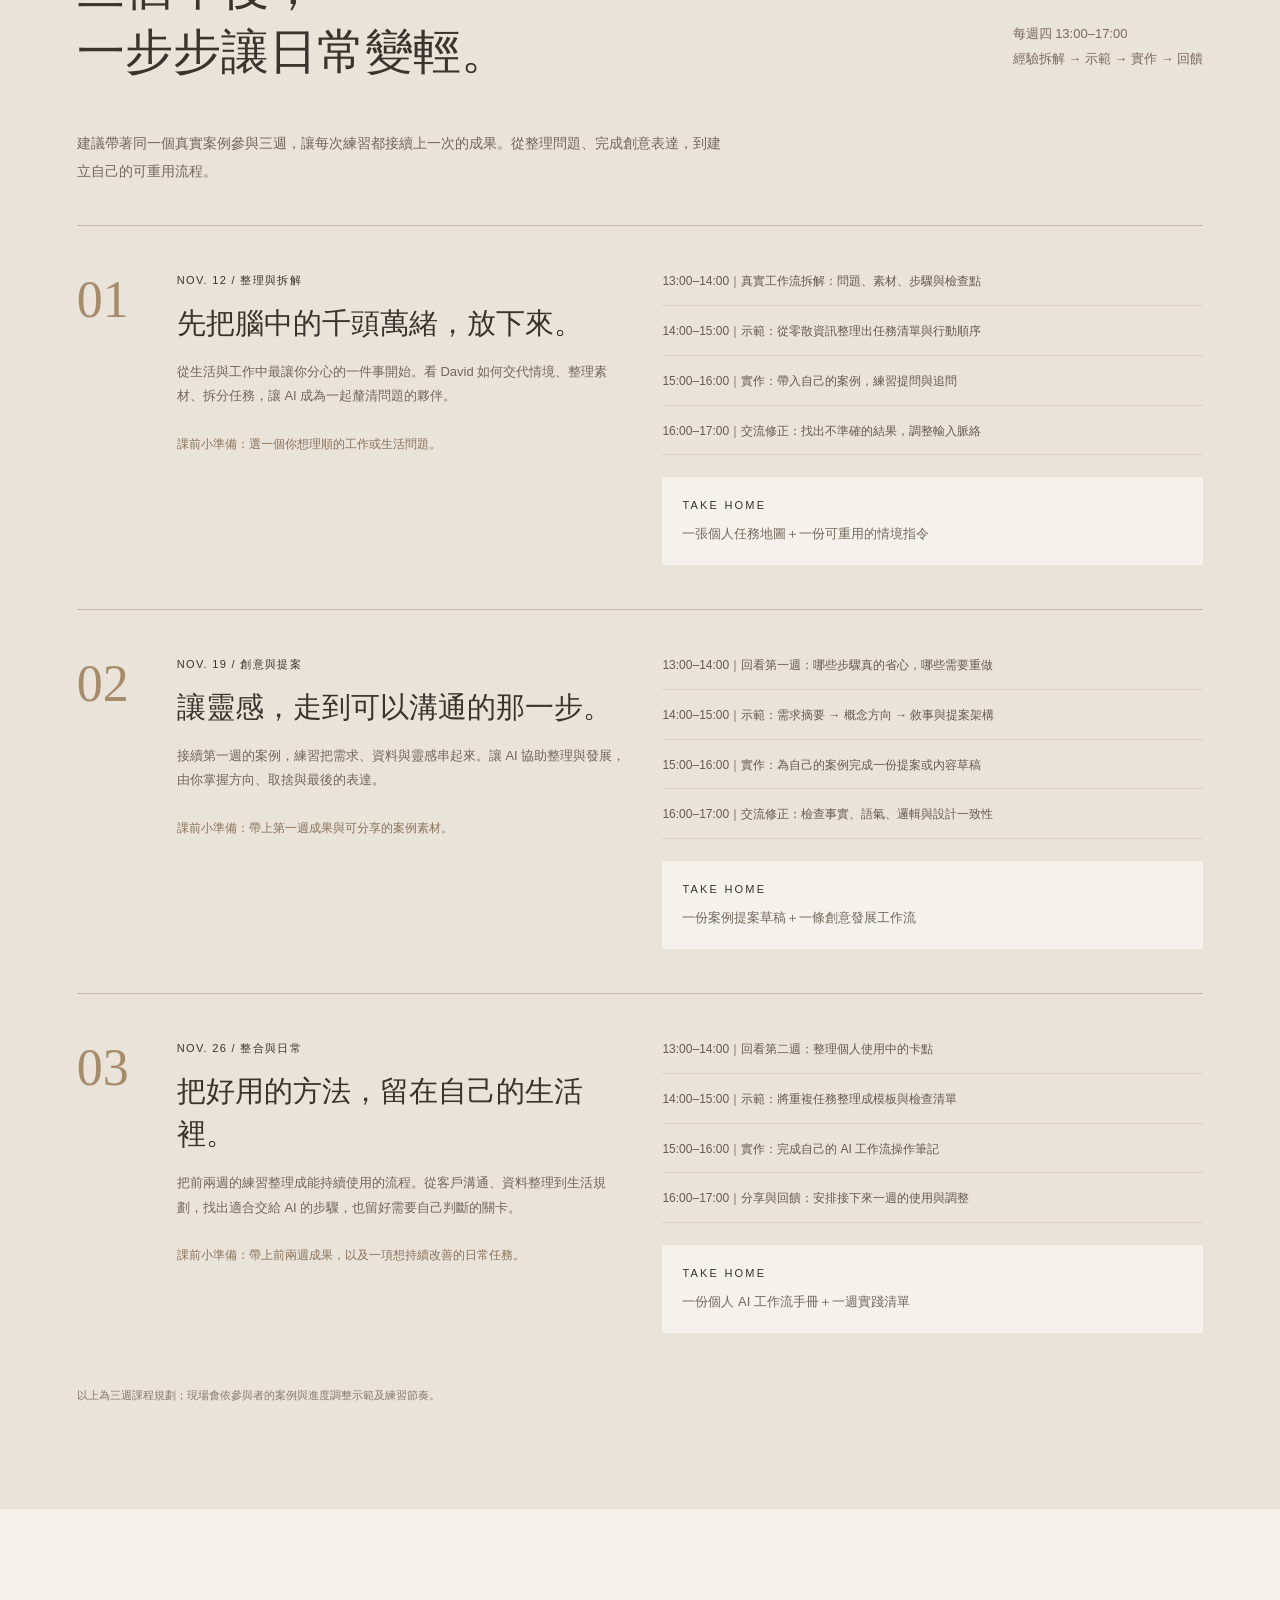
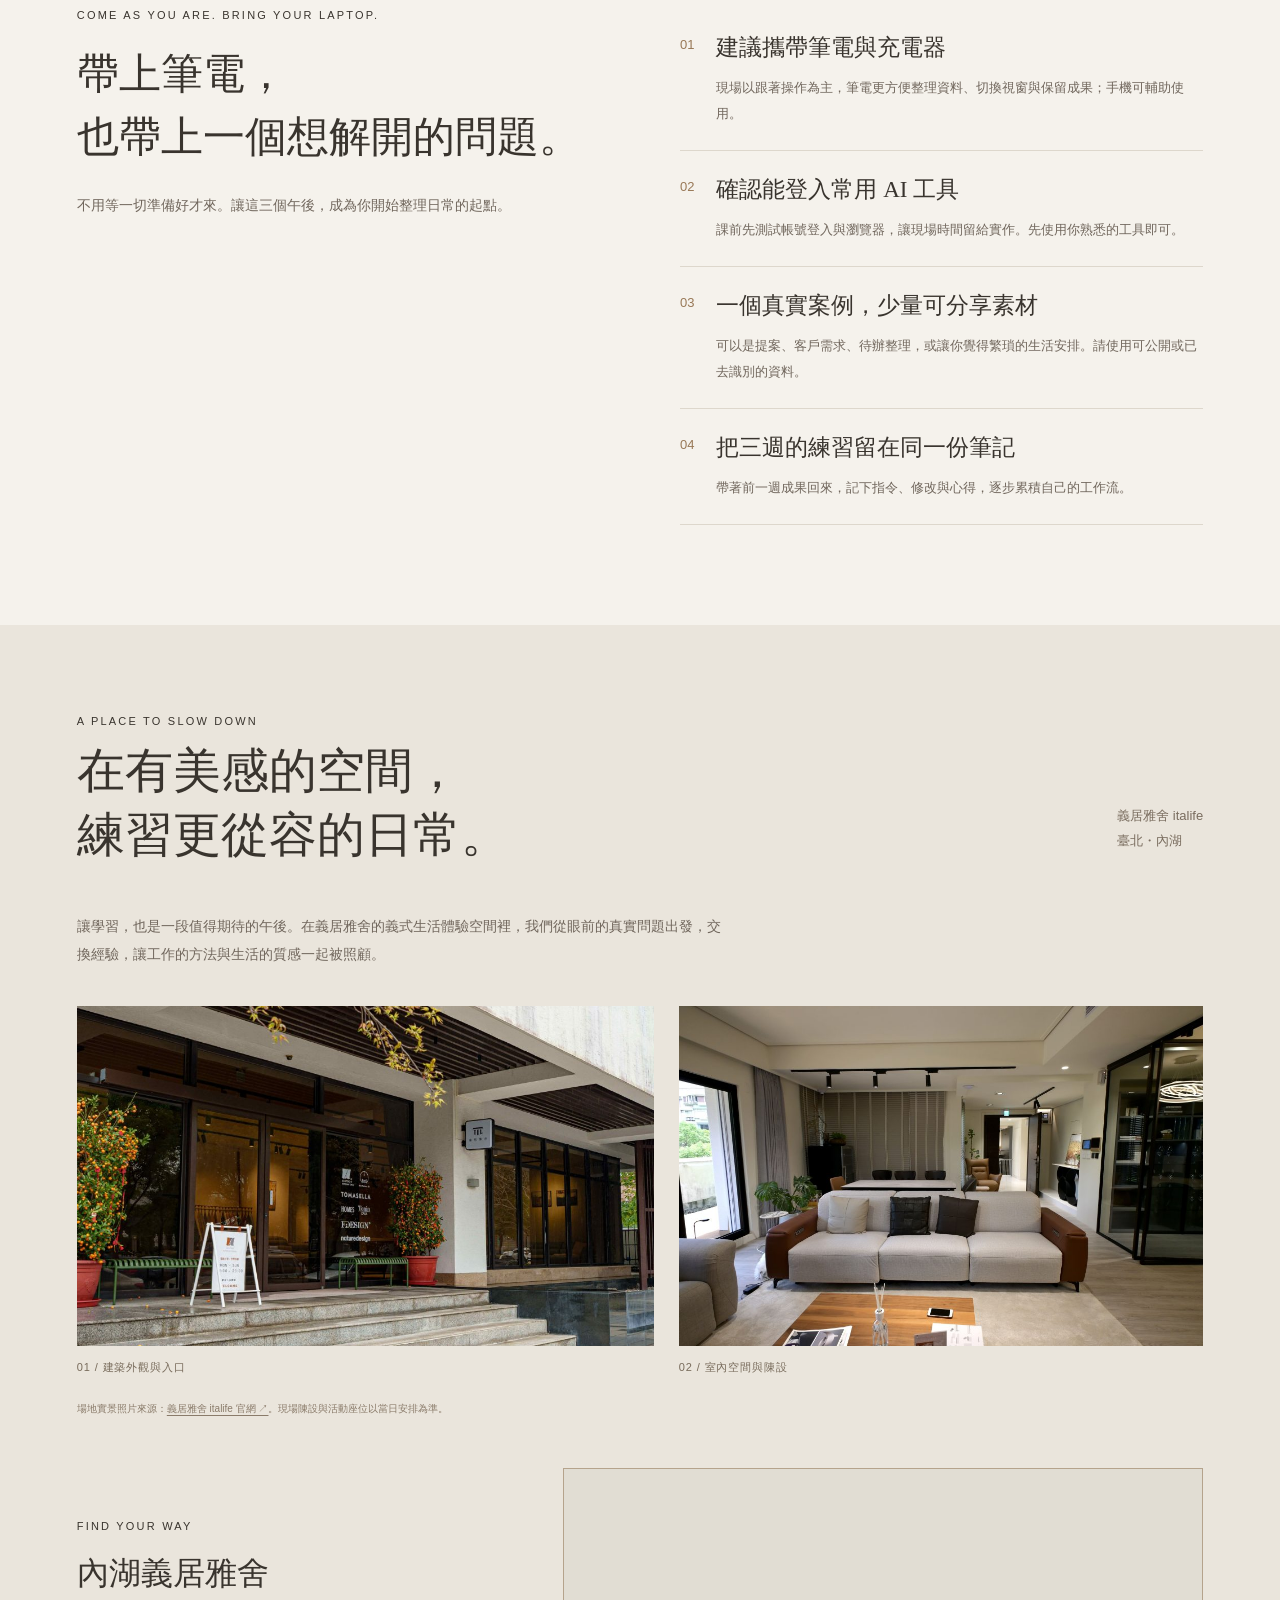
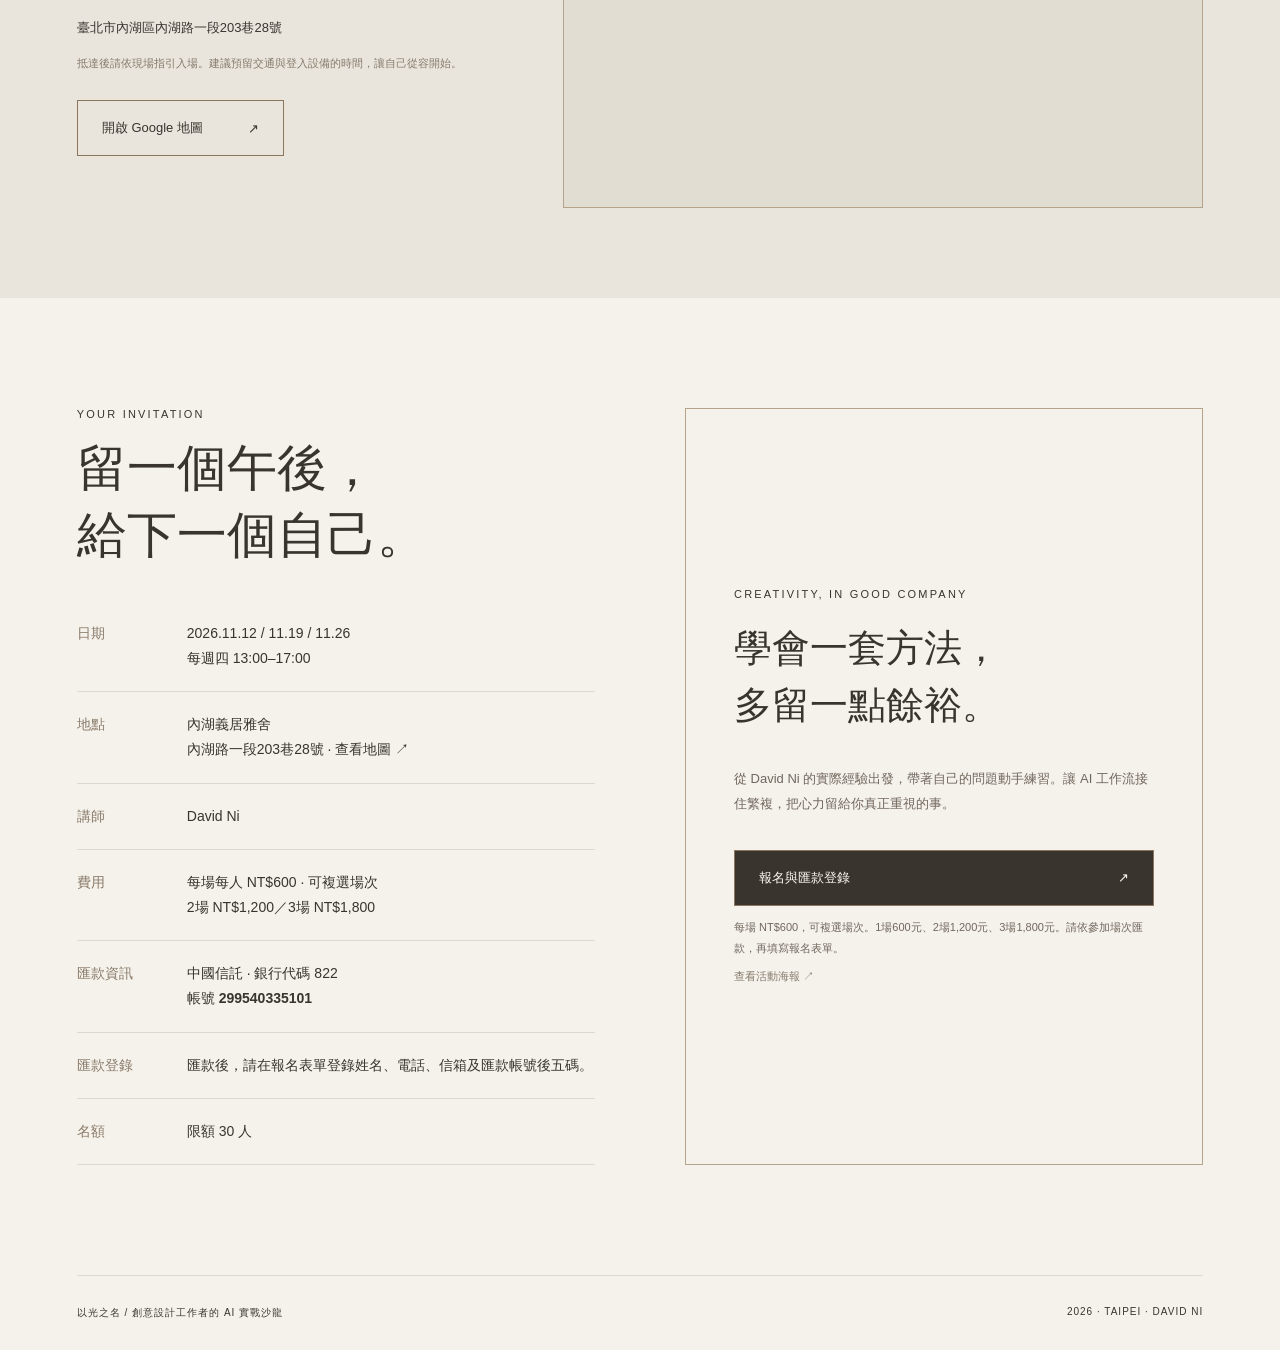
==== commit 7db2b867: "Connect published registration form and clarify per-session pricing" ====
--- a/index.html
+++ b/index.html
@@ -1 +1 @@
-<!DOCTYPE html><html lang="zh-Hant"><head><meta charset="utf-8"><meta name="viewport" content="width=device-width,initial-scale=1"><title>以光之名｜創意設計工作者的 AI 實戰沙龍</title><meta name="description" content="David Ni 帶領的三週 AI 實戰沙龍。11/12、11/19、11/26，內湖義居雅舍。"><link rel="stylesheet" href="style.css"></head><body><div class="wrap"><nav><a class="brand" href="#"><span class="brand-title">以光之名・AI SALON</span><span class="brand-subtitle">創意設計工作者的 AI 實戰沙龍</span></a><div class="links"><a href="#speaker">講師介紹</a><a href="#learn">學習收穫</a><a href="#program">三週課程</a><a href="#venue">場地交通</a><a href="poster.html">活動海報 ↗</a></div></nav><main><section class="hero" data-screen-label="首頁主視覺"><img class="art" src="imgs/silk.png" alt="珍珠白絲綢在香檳光中流動的藝術裝置"><div class="hero-copy"><div class="eyebrow">A SALON FOR CREATIVE MINDS · 2026</div><h1>用 AI，<br>讓工作<em>更輕盈。</em></h1><div class="english serif">Less weight. More possibility.</div><p class="sub">創意設計工作者的 AI 實戰沙龍<br>從實際經驗出發，學會用 AI 工作流，<br>梳理複雜的工作與生活，留回創作與呼吸的空間。</p><a class="btn" href="#join">走進這場沙龍 <span>↗</span></a></div><div class="hero-foot"><span>11.12 — 11.26</span><span>THURSDAYS · 13:00–17:00</span><span>TAIPEI / NEIHU</span></div></section><section class="intro" data-screen-label="沙龍理念"><div class="eyebrow">REAL EXPERIENCE.<br>LIGHTER EVERYDAY.</div><div><h2>把繁複慢慢理順，<br>把時間還給在乎的事。</h2><p>經營一間工作室、帶領一個設計團隊，或獨自完成每一份創作，你的日常往往同時裝著很多事：客戶的訊息、還沒成形的靈感、待整理的資料、提案的期限，以及工作之外的生活安排。</p><p>這場沙龍由 David Ni 從實際使用 AI 的經驗出發，拆解一件事如何從混亂走向清楚：怎麼整理需求、提供脈絡、分配步驟，再檢查結果，形成可以反覆使用的工作流。</p><p>我們會一起操作、討論與調整。讓 AI 接住適合交付的整理與初稿，把你的注意力留給設計判斷、重要的關係，以及生活裡真正想留下的片刻。</p><div class="signature"><span class="serif">David Ni</span><span>實際經驗分享 × 現場示範 × 帶題實作</span></div></div></section></main></div><section class="speaker wrap" id="speaker" data-screen-label="David Ni 講師介紹"><figure class="speaker-photo"><img src="imgs/david-ni-selected.png" alt="David Ni 黑色西裝托腮側向形象照" loading="lazy"><figcaption>DAVID NI / CYBERMONK</figcaption></figure><div class="speaker-copy"><div class="eyebrow">MEET YOUR GUIDE</div><h2>David Ni <span>倪君凱</span></h2><p class="speaker-role">天衍互動創辦人暨執行長 · 創意科技與 AI 應用實踐者</p><h3>把 AI 用進真實工作，<br>也把餘裕留給生活。</h3><p>以 CyberMonk 為個人創作身分，David 的實踐橫跨光影藝術、沉浸式體驗、互動科技與 AI 創作應用。身為創意科技公司的經營者，他同時面對創作、提案、專案協作與營運中的複雜問題，也持續探索如何讓 AI 成為工作裡真正用得上的夥伴。</p><p>在這場沙龍裡，他將從實際使用 AI 的經驗出發，分享如何整理需求、釐清脈絡、拆分任務，再把有效的方法串成可重複使用的工作流。從靈感到提案，從工作到生活安排，一起練習讓繁複的事情更有條理。</p><p>你會看見示範，也會帶著自己的問題動手做。David 將陪你檢查結果、修正卡點，找到適合自己的使用方式，把更多注意力留給創意、判斷與生活。</p><div class="speaker-topics"><span>光影藝術與互動體驗</span><span>AI 創作與提案工作流</span><span>創意經營與日常整合</span></div></div></section><section class="outcomes wrap" id="learn" data-screen-label="學習收穫"><div class="section-head"><div><div class="eyebrow">WHAT YOU WILL TAKE WITH YOU</div><h2>帶走方法，也帶走餘裕。</h2></div><p class="section-lead">從一個真實困擾開始，<br>練成能用在自己身上的工作方式。</p></div><div class="outcome-grid"><article class="outcome"><span class="eyebrow">01 / TAKEAWAY</span><h3>把複雜的事，拆成下一步</h3><p>將零散訊息、模糊需求與待辦整理成有順序的行動；先看清楚問題，再決定 AI 可以協助哪一段。</p></article><article class="outcome"><span class="eyebrow">02 / TAKEAWAY</span><h3>讓 AI 理解你的脈絡</h3><p>練習交代角色、目標、素材與限制，透過追問和修正，逐步得到更貼近需求的結果。</p></article><article class="outcome"><span class="eyebrow">03 / TAKEAWAY</span><h3>把靈感接成完整提案</h3><p>從資料整理、概念發想到文案與簡報架構，讓不同環節接得起來，保留自己的觀點與美感。</p></article><article class="outcome"><span class="eyebrow">04 / TAKEAWAY</span><h3>建立能重複使用的工作流</h3><p>將好用的指令、檢查點與步驟整理成模板，減少每次重頭開始的心力，也用在日常安排與資訊整理。</p></article></div></section><section class="program" id="program" data-screen-label="三週課程進度"><div class="wrap"><div class="section-head"><div><div class="eyebrow">A WORKFLOW, BUILT WEEK BY WEEK</div><h2>三個午後，<br>一步步讓日常變輕。</h2></div><p class="section-lead">每週四 13:00–17:00<br>經驗拆解 → 示範 → 實作 → 回饋</p></div><p class="program-intro">建議帶著同一個真實案例參與三週，讓每次練習都接續上一次的成果。從整理問題、完成創意表達，到建立自己的可重用流程。</p><article class="session expanded"><div class="num">01</div><div class="session-summary"><span class="date">NOV. 12 / 整理與拆解</span><h3>先把腦中的千頭萬緒，放下來。</h3><p>從生活與工作中最讓你分心的一件事開始。看 David 如何交代情境、整理素材、拆分任務，讓 AI 成為一起釐清問題的夥伴。</p><p class="session-prep">課前小準備：選一個你想理順的工作或生活問題。</p></div><div class="session-work"><ul class="agenda"><li>13:00–14:00｜真實工作流拆解：問題、素材、步驟與檢查點</li><li>14:00–15:00｜示範：從零散資訊整理出任務清單與行動順序</li><li>15:00–16:00｜實作：帶入自己的案例，練習提問與追問</li><li>16:00–17:00｜交流修正：找出不準確的結果，調整輸入脈絡</li></ul><div class="take-home"><span class="eyebrow">TAKE HOME</span><p>一張個人任務地圖＋一份可重用的情境指令</p></div></div></article><article class="session expanded"><div class="num">02</div><div class="session-summary"><span class="date">NOV. 19 / 創意與提案</span><h3>讓靈感，走到可以溝通的那一步。</h3><p>接續第一週的案例，練習把需求、資料與靈感串起來。讓 AI 協助整理與發展，由你掌握方向、取捨與最後的表達。</p><p class="session-prep">課前小準備：帶上第一週成果與可分享的案例素材。</p></div><div class="session-work"><ul class="agenda"><li>13:00–14:00｜回看第一週：哪些步驟真的省心，哪些需要重做</li><li>14:00–15:00｜示範：需求摘要 → 概念方向 → 敘事與提案架構</li><li>15:00–16:00｜實作：為自己的案例完成一份提案或內容草稿</li><li>16:00–17:00｜交流修正：檢查事實、語氣、邏輯與設計一致性</li></ul><div class="take-home"><span class="eyebrow">TAKE HOME</span><p>一份案例提案草稿＋一條創意發展工作流</p></div></div></article><article class="session expanded"><div class="num">03</div><div class="session-summary"><span class="date">NOV. 26 / 整合與日常</span><h3>把好用的方法，留在自己的生活裡。</h3><p>把前兩週的練習整理成能持續使用的流程。從客戶溝通、資料整理到生活規劃，找出適合交給 AI 的步驟，也留好需要自己判斷的關卡。</p><p class="session-prep">課前小準備：帶上前兩週成果，以及一項想持續改善的日常任務。</p></div><div class="session-work"><ul class="agenda"><li>13:00–14:00｜回看第二週：整理個人使用中的卡點</li><li>14:00–15:00｜示範：將重複任務整理成模板與檢查清單</li><li>15:00–16:00｜實作：完成自己的 AI 工作流操作筆記</li><li>16:00–17:00｜分享與回饋：安排接下來一週的使用與調整</li></ul><div class="take-home"><span class="eyebrow">TAKE HOME</span><p>一份個人 AI 工作流手冊＋一週實踐清單</p></div></div></article><p class="note">以上為三週課程規劃；現場會依參與者的案例與進度調整示範及練習節奏。</p></div></section><section class="prepare wrap" id="prepare" data-screen-label="行前準備"><div><div class="eyebrow">COME AS YOU ARE. BRING YOUR LAPTOP.</div><h2>帶上筆電，<br>也帶上一個想解開的問題。</h2><p>不用等一切準備好才來。讓這三個午後，成為你開始整理日常的起點。</p></div><div class="prepare-list"><article><span>01</span><div><h3>建議攜帶筆電與充電器</h3><p>現場以跟著操作為主，筆電更方便整理資料、切換視窗與保留成果；手機可輔助使用。</p></div></article><article><span>02</span><div><h3>確認能登入常用 AI 工具</h3><p>課前先測試帳號登入與瀏覽器，讓現場時間留給實作。先使用你熟悉的工具即可。</p></div></article><article><span>03</span><div><h3>一個真實案例，少量可分享素材</h3><p>可以是提案、客戶需求、待辦整理，或讓你覺得繁瑣的生活安排。請使用可公開或已去識別的資料。</p></div></article><article><span>04</span><div><h3>把三週的練習留在同一份筆記</h3><p>帶著前一週成果回來，記下指令、修改與心得，逐步累積自己的工作流。</p></div></article></div></section><section class="venue" id="venue" data-screen-label="場地與交通"><div class="wrap"><div class="section-head"><div><div class="eyebrow">A PLACE TO SLOW DOWN</div><h2>在有美感的空間，<br>練習更從容的日常。</h2></div><p class="section-lead">義居雅舍 italife<br>臺北・內湖</p></div><p class="venue-intro">讓學習，也是一段值得期待的午後。在義居雅舍的義式生活體驗空間裡，我們從眼前的真實問題出發，交換經驗，讓工作的方法與生活的質感一起被照顧。</p><div class="venue-gallery"><figure><img src="imgs/venue-interior.jpg" alt="義居雅舍實際外觀：玻璃入口、植栽與階梯" loading="lazy"><figcaption>01 / 建築外觀與入口</figcaption></figure><figure><img src="imgs/venue-detail.jpg" alt="義居雅舍實際室內：沙發、桌椅與自然採光" loading="lazy"><figcaption>02 / 室內空間與陳設</figcaption></figure></div><p class="photo-credit">場地實景照片來源：<a href="https://vitaitalian.com/italife/" target="_blank" rel="noopener">義居雅舍 italife 官網 ↗</a>。現場陳設與活動座位以當日安排為準。</p><div class="venue-location"><div><div class="eyebrow">FIND YOUR WAY</div><h3>內湖義居雅舍</h3><p>臺北市內湖區內湖路一段203巷28號</p><p class="note">抵達後請依現場指引入場。建議預留交通與登入設備的時間，讓自己從容開始。</p><a class="btn light" href="https://www.google.com/maps/search/?api=1&amp;query=義居雅舍%20臺北市內湖區內湖路一段203巷28號" target="_blank" rel="noopener">開啟 Google 地圖 <span>↗</span></a></div><iframe title="義居雅舍位置地圖" src="https://maps.google.com/maps?q=義居雅舍%20臺北市內湖區內湖路一段203巷28號&amp;output=embed&amp;hl=zh-TW&amp;z=16" loading="lazy" referrerpolicy="no-referrer-when-downgrade" allowfullscreen></iframe></div></div></section><div class="wrap"><section class="details" id="join" data-screen-label="參與資訊"><div><div class="eyebrow">YOUR INVITATION</div><h2>留一個午後，<br>給下一個自己。</h2><dl class="facts"><div class="fact"><dt>日期</dt><dd>2026.11.12 / 11.19 / 11.26<br>每週四 13:00–17:00</dd></div><div class="fact"><dt>地點</dt><dd>內湖義居雅舍<br><a href="#venue">內湖路一段203巷28號 · 查看地圖 ↗</a></dd></div><div class="fact"><dt>講師</dt><dd>David Ni</dd></div><div class="fact"><dt>費用</dt><dd>每人 NT$600 · 匯款報名</dd></div><div class="fact"><dt>匯款資訊</dt><dd>中國信託 · 銀行代碼 822<br>帳號 <strong class="bank-account">299540335101</strong></dd></div><div class="fact"><dt>匯款登錄</dt><dd>匯款後，請在報名表單登錄姓名、電話、信箱及匯款帳號後五碼。</dd></div><div class="fact"><dt>名額</dt><dd>限額 30 人</dd></div></dl></div><aside class="invitation"><span class="eyebrow">CREATIVITY, IN GOOD COMPANY</span><h3>學會一套方法，<br>多留一點餘裕。</h3><p>從 David Ni 的實際經驗出發，帶著自己的問題動手練習。讓 AI 工作流接住繁複，把心力留給你真正重視的事。</p><button class="btn" id="registration">報名資訊 <span>↗</span></button><p class="note">請先匯款，再於表單登錄姓名、電話、信箱及匯款帳號後五碼。表單準備中，開放後將於此更新。</p><a class="note" href="poster.html">查看活動海報 ↗</a></aside></section><footer><span>以光之名 / 創意設計工作者的 AI 實戰沙龍</span><span>2026 · TAIPEI · DAVID NI</span></footer></div><dialog id="registration-dialog"><button class="close" aria-label="關閉">×</button><div class="eyebrow">COMING SOON</div><h2>期待與你相聚。</h2><p>請匯款至中國信託（822），帳號 299540335101。匯款後請在表單登錄姓名、電話、信箱及匯款帳號後五碼。報名表單正在準備中，開放後將在這裡提供正式入口。</p><p>11/12、11/19、11/26<br>13:00–17:00 · 內湖義居雅舍<br>每人 NT$600，匯款報名 · 限額 30 人</p><button class="btn light" id="dismiss">我知道了 <span>↗</span></button></dialog><audio id="salon-music" src="audio/beanie-piano.mp3" autoplay loop preload="metadata"></audio><button class="music-control" id="music-toggle" type="button" aria-label="播放背景音樂" aria-pressed="false"><span class="music-bars" aria-hidden="true"><i></i><i></i><i></i></span><span><span id="music-status">播放配樂</span><small>Beanie · Piano Version</small></span></button><script src="app.js"></script></body></html>+<!DOCTYPE html><html lang="zh-Hant"><head><meta charset="utf-8"><meta name="viewport" content="width=device-width,initial-scale=1"><title>以光之名｜創意設計工作者的 AI 實戰沙龍</title><meta name="description" content="David Ni 帶領的三週 AI 實戰沙龍。11/12、11/19、11/26，內湖義居雅舍。"><link rel="stylesheet" href="style.css"></head><body><div class="wrap"><nav><a class="brand" href="#"><span class="brand-title">以光之名・AI SALON</span><span class="brand-subtitle">創意設計工作者的 AI 實戰沙龍</span></a><div class="links"><a href="#speaker">講師介紹</a><a href="#learn">學習收穫</a><a href="#program">三週課程</a><a href="#venue">場地交通</a><a href="poster.html">活動海報 ↗</a></div></nav><main><section class="hero" data-screen-label="首頁主視覺"><img class="art" src="imgs/silk.png" alt="珍珠白絲綢在香檳光中流動的藝術裝置"><div class="hero-copy"><div class="eyebrow">A SALON FOR CREATIVE MINDS · 2026</div><h1>用 AI，<br>讓工作<em>更輕盈。</em></h1><div class="english serif">Less weight. More possibility.</div><p class="sub">創意設計工作者的 AI 實戰沙龍<br>從實際經驗出發，學會用 AI 工作流，<br>梳理複雜的工作與生活，留回創作與呼吸的空間。</p><a class="btn" href="#join">選擇場次與報名 <span>↗</span></a></div><div class="hero-foot"><span>11.12 — 11.26</span><span>THURSDAYS · 13:00–17:00</span><span>TAIPEI / NEIHU</span></div></section><section class="intro" data-screen-label="沙龍理念"><div class="eyebrow">REAL EXPERIENCE.<br>LIGHTER EVERYDAY.</div><div><h2>把繁複慢慢理順，<br>把時間還給在乎的事。</h2><p>經營一間工作室、帶領一個設計團隊，或獨自完成每一份創作，你的日常往往同時裝著很多事：客戶的訊息、還沒成形的靈感、待整理的資料、提案的期限，以及工作之外的生活安排。</p><p>這場沙龍由 David Ni 從實際使用 AI 的經驗出發，拆解一件事如何從混亂走向清楚：怎麼整理需求、提供脈絡、分配步驟，再檢查結果，形成可以反覆使用的工作流。</p><p>我們會一起操作、討論與調整。讓 AI 接住適合交付的整理與初稿，把你的注意力留給設計判斷、重要的關係，以及生活裡真正想留下的片刻。</p><div class="signature"><span class="serif">David Ni</span><span>實際經驗分享 × 現場示範 × 帶題實作</span></div></div></section></main></div><section class="speaker wrap" id="speaker" data-screen-label="David Ni 講師介紹"><figure class="speaker-photo"><img src="imgs/david-ni-selected.png" alt="David Ni 黑色西裝托腮側向形象照" loading="lazy"><figcaption>DAVID NI / CYBERMONK</figcaption></figure><div class="speaker-copy"><div class="eyebrow">MEET YOUR GUIDE</div><h2>David Ni <span>倪君凱</span></h2><p class="speaker-role">天衍互動創辦人暨執行長 · 創意科技與 AI 應用實踐者</p><h3>把 AI 用進真實工作，<br>也把餘裕留給生活。</h3><p>以 CyberMonk 為個人創作身分，David 的實踐橫跨光影藝術、沉浸式體驗、互動科技與 AI 創作應用。身為創意科技公司的經營者，他同時面對創作、提案、專案協作與營運中的複雜問題，也持續探索如何讓 AI 成為工作裡真正用得上的夥伴。</p><p>在這場沙龍裡，他將從實際使用 AI 的經驗出發，分享如何整理需求、釐清脈絡、拆分任務，再把有效的方法串成可重複使用的工作流。從靈感到提案，從工作到生活安排，一起練習讓繁複的事情更有條理。</p><p>你會看見示範，也會帶著自己的問題動手做。David 將陪你檢查結果、修正卡點，找到適合自己的使用方式，把更多注意力留給創意、判斷與生活。</p><div class="speaker-topics"><span>光影藝術與互動體驗</span><span>AI 創作與提案工作流</span><span>創意經營與日常整合</span></div></div></section><section class="outcomes wrap" id="learn" data-screen-label="學習收穫"><div class="section-head"><div><div class="eyebrow">WHAT YOU WILL TAKE WITH YOU</div><h2>帶走方法，也帶走餘裕。</h2></div><p class="section-lead">從一個真實困擾開始，<br>練成能用在自己身上的工作方式。</p></div><div class="outcome-grid"><article class="outcome"><span class="eyebrow">01 / TAKEAWAY</span><h3>把複雜的事，拆成下一步</h3><p>將零散訊息、模糊需求與待辦整理成有順序的行動；先看清楚問題，再決定 AI 可以協助哪一段。</p></article><article class="outcome"><span class="eyebrow">02 / TAKEAWAY</span><h3>讓 AI 理解你的脈絡</h3><p>練習交代角色、目標、素材與限制，透過追問和修正，逐步得到更貼近需求的結果。</p></article><article class="outcome"><span class="eyebrow">03 / TAKEAWAY</span><h3>把靈感接成完整提案</h3><p>從資料整理、概念發想到文案與簡報架構，讓不同環節接得起來，保留自己的觀點與美感。</p></article><article class="outcome"><span class="eyebrow">04 / TAKEAWAY</span><h3>建立能重複使用的工作流</h3><p>將好用的指令、檢查點與步驟整理成模板，減少每次重頭開始的心力，也用在日常安排與資訊整理。</p></article></div></section><section class="program" id="program" data-screen-label="三週課程進度"><div class="wrap"><div class="section-head"><div><div class="eyebrow">A WORKFLOW, BUILT WEEK BY WEEK</div><h2>三個午後，<br>一步步讓日常變輕。</h2></div><p class="section-lead">每週四 13:00–17:00<br>經驗拆解 → 示範 → 實作 → 回饋</p></div><p class="program-intro">建議帶著同一個真實案例參與三週，讓每次練習都接續上一次的成果。從整理問題、完成創意表達，到建立自己的可重用流程。</p><article class="session expanded"><div class="num">01</div><div class="session-summary"><span class="date">NOV. 12 / 整理與拆解</span><h3>先把腦中的千頭萬緒，放下來。</h3><p>從生活與工作中最讓你分心的一件事開始。看 David 如何交代情境、整理素材、拆分任務，讓 AI 成為一起釐清問題的夥伴。</p><p class="session-prep">課前小準備：選一個你想理順的工作或生活問題。</p></div><div class="session-work"><ul class="agenda"><li>13:00–14:00｜真實工作流拆解：問題、素材、步驟與檢查點</li><li>14:00–15:00｜示範：從零散資訊整理出任務清單與行動順序</li><li>15:00–16:00｜實作：帶入自己的案例，練習提問與追問</li><li>16:00–17:00｜交流修正：找出不準確的結果，調整輸入脈絡</li></ul><div class="take-home"><span class="eyebrow">TAKE HOME</span><p>一張個人任務地圖＋一份可重用的情境指令</p></div></div></article><article class="session expanded"><div class="num">02</div><div class="session-summary"><span class="date">NOV. 19 / 創意與提案</span><h3>讓靈感，走到可以溝通的那一步。</h3><p>接續第一週的案例，練習把需求、資料與靈感串起來。讓 AI 協助整理與發展，由你掌握方向、取捨與最後的表達。</p><p class="session-prep">課前小準備：帶上第一週成果與可分享的案例素材。</p></div><div class="session-work"><ul class="agenda"><li>13:00–14:00｜回看第一週：哪些步驟真的省心，哪些需要重做</li><li>14:00–15:00｜示範：需求摘要 → 概念方向 → 敘事與提案架構</li><li>15:00–16:00｜實作：為自己的案例完成一份提案或內容草稿</li><li>16:00–17:00｜交流修正：檢查事實、語氣、邏輯與設計一致性</li></ul><div class="take-home"><span class="eyebrow">TAKE HOME</span><p>一份案例提案草稿＋一條創意發展工作流</p></div></div></article><article class="session expanded"><div class="num">03</div><div class="session-summary"><span class="date">NOV. 26 / 整合與日常</span><h3>把好用的方法，留在自己的生活裡。</h3><p>把前兩週的練習整理成能持續使用的流程。從客戶溝通、資料整理到生活規劃，找出適合交給 AI 的步驟，也留好需要自己判斷的關卡。</p><p class="session-prep">課前小準備：帶上前兩週成果，以及一項想持續改善的日常任務。</p></div><div class="session-work"><ul class="agenda"><li>13:00–14:00｜回看第二週：整理個人使用中的卡點</li><li>14:00–15:00｜示範：將重複任務整理成模板與檢查清單</li><li>15:00–16:00｜實作：完成自己的 AI 工作流操作筆記</li><li>16:00–17:00｜分享與回饋：安排接下來一週的使用與調整</li></ul><div class="take-home"><span class="eyebrow">TAKE HOME</span><p>一份個人 AI 工作流手冊＋一週實踐清單</p></div></div></article><p class="note">以上為三週課程規劃；現場會依參與者的案例與進度調整示範及練習節奏。</p></div></section><section class="prepare wrap" id="prepare" data-screen-label="行前準備"><div><div class="eyebrow">COME AS YOU ARE. BRING YOUR LAPTOP.</div><h2>帶上筆電，<br>也帶上一個想解開的問題。</h2><p>不用等一切準備好才來。讓這三個午後，成為你開始整理日常的起點。</p></div><div class="prepare-list"><article><span>01</span><div><h3>建議攜帶筆電與充電器</h3><p>現場以跟著操作為主，筆電更方便整理資料、切換視窗與保留成果；手機可輔助使用。</p></div></article><article><span>02</span><div><h3>確認能登入常用 AI 工具</h3><p>課前先測試帳號登入與瀏覽器，讓現場時間留給實作。先使用你熟悉的工具即可。</p></div></article><article><span>03</span><div><h3>一個真實案例，少量可分享素材</h3><p>可以是提案、客戶需求、待辦整理，或讓你覺得繁瑣的生活安排。請使用可公開或已去識別的資料。</p></div></article><article><span>04</span><div><h3>把三週的練習留在同一份筆記</h3><p>帶著前一週成果回來，記下指令、修改與心得，逐步累積自己的工作流。</p></div></article></div></section><section class="venue" id="venue" data-screen-label="場地與交通"><div class="wrap"><div class="section-head"><div><div class="eyebrow">A PLACE TO SLOW DOWN</div><h2>在有美感的空間，<br>練習更從容的日常。</h2></div><p class="section-lead">義居雅舍 italife<br>臺北・內湖</p></div><p class="venue-intro">讓學習，也是一段值得期待的午後。在義居雅舍的義式生活體驗空間裡，我們從眼前的真實問題出發，交換經驗，讓工作的方法與生活的質感一起被照顧。</p><div class="venue-gallery"><figure><img src="imgs/venue-interior.jpg" alt="義居雅舍實際外觀：玻璃入口、植栽與階梯" loading="lazy"><figcaption>01 / 建築外觀與入口</figcaption></figure><figure><img src="imgs/venue-detail.jpg" alt="義居雅舍實際室內：沙發、桌椅與自然採光" loading="lazy"><figcaption>02 / 室內空間與陳設</figcaption></figure></div><p class="photo-credit">場地實景照片來源：<a href="https://vitaitalian.com/italife/" target="_blank" rel="noopener">義居雅舍 italife 官網 ↗</a>。現場陳設與活動座位以當日安排為準。</p><div class="venue-location"><div><div class="eyebrow">FIND YOUR WAY</div><h3>內湖義居雅舍</h3><p>臺北市內湖區內湖路一段203巷28號</p><p class="note">抵達後請依現場指引入場。建議預留交通與登入設備的時間，讓自己從容開始。</p><a class="btn light" href="https://www.google.com/maps/search/?api=1&amp;query=義居雅舍%20臺北市內湖區內湖路一段203巷28號" target="_blank" rel="noopener">開啟 Google 地圖 <span>↗</span></a></div><iframe title="義居雅舍位置地圖" src="https://maps.google.com/maps?q=義居雅舍%20臺北市內湖區內湖路一段203巷28號&amp;output=embed&amp;hl=zh-TW&amp;z=16" loading="lazy" referrerpolicy="no-referrer-when-downgrade" allowfullscreen></iframe></div></div></section><div class="wrap"><section class="details" id="join" data-screen-label="參與資訊"><div><div class="eyebrow">YOUR INVITATION</div><h2>留一個午後，<br>給下一個自己。</h2><dl class="facts"><div class="fact"><dt>日期</dt><dd>2026.11.12 / 11.19 / 11.26<br>每週四 13:00–17:00</dd></div><div class="fact"><dt>地點</dt><dd>內湖義居雅舍<br><a href="#venue">內湖路一段203巷28號 · 查看地圖 ↗</a></dd></div><div class="fact"><dt>講師</dt><dd>David Ni</dd></div><div class="fact"><dt>費用</dt><dd>每場每人 NT$600 · 可複選場次<br>2場 NT$1,200／3場 NT$1,800</dd></div><div class="fact"><dt>匯款資訊</dt><dd>中國信託 · 銀行代碼 822<br>帳號 <strong class="bank-account">299540335101</strong></dd></div><div class="fact"><dt>匯款登錄</dt><dd>匯款後，請在報名表單登錄姓名、電話、信箱及匯款帳號後五碼。</dd></div><div class="fact"><dt>名額</dt><dd>限額 30 人</dd></div></dl></div><aside class="invitation"><span class="eyebrow">CREATIVITY, IN GOOD COMPANY</span><h3>學會一套方法，<br>多留一點餘裕。</h3><p>從 David Ni 的實際經驗出發，帶著自己的問題動手練習。讓 AI 工作流接住繁複，把心力留給你真正重視的事。</p><button class="btn" id="registration">報名與匯款登錄 <span>↗</span></button><p class="note">每場 NT$600，可複選場次。1場600元、2場1,200元、3場1,800元。請依參加場次匯款，再填寫報名表單。</p><a class="note" href="poster.html">查看活動海報 ↗</a></aside></section><footer><span>以光之名 / 創意設計工作者的 AI 實戰沙龍</span><span>2026 · TAIPEI · DAVID NI</span></footer></div><dialog id="registration-dialog"><button class="close" aria-label="關閉">×</button><div class="eyebrow">RESERVE YOUR AFTERNOON</div><h2>完成匯款，登錄報名。</h2><p>每場 NT$600，可複選場次（2場1,200元／3場1,800元）。請匯款至中國信託（822），帳號 299540335101，再於 Google 表單填寫姓名、電話、信箱、匯款帳號後五碼、參加場次及匯款金額。主辦方將核對款項後確認報名。</p><p>11/12、11/19、11/26<br>13:00–17:00 · 內湖義居雅舍<br>每場每人 NT$600，匯款報名 · 限額 30 人</p><a class="btn" href="https://docs.google.com/forms/d/e/1FAIpQLScIHOlcCPnB-vMUe8Z1a5qZ0A2ckWNZBSgMWFApjirAPnbfQA/viewform" target="_blank" rel="noopener">填寫 Google 報名表單 <span>↗</span></a><button class="btn light" id="dismiss">稍後再填</button></dialog><audio id="salon-music" src="audio/beanie-piano.mp3" autoplay loop preload="metadata"></audio><button class="music-control" id="music-toggle" type="button" aria-label="播放背景音樂" aria-pressed="false"><span class="music-bars" aria-hidden="true"><i></i><i></i><i></i></span><span><span id="music-status">播放配樂</span><small>Beanie · Piano Version</small></span></button><script src="app.js"></script></body></html>
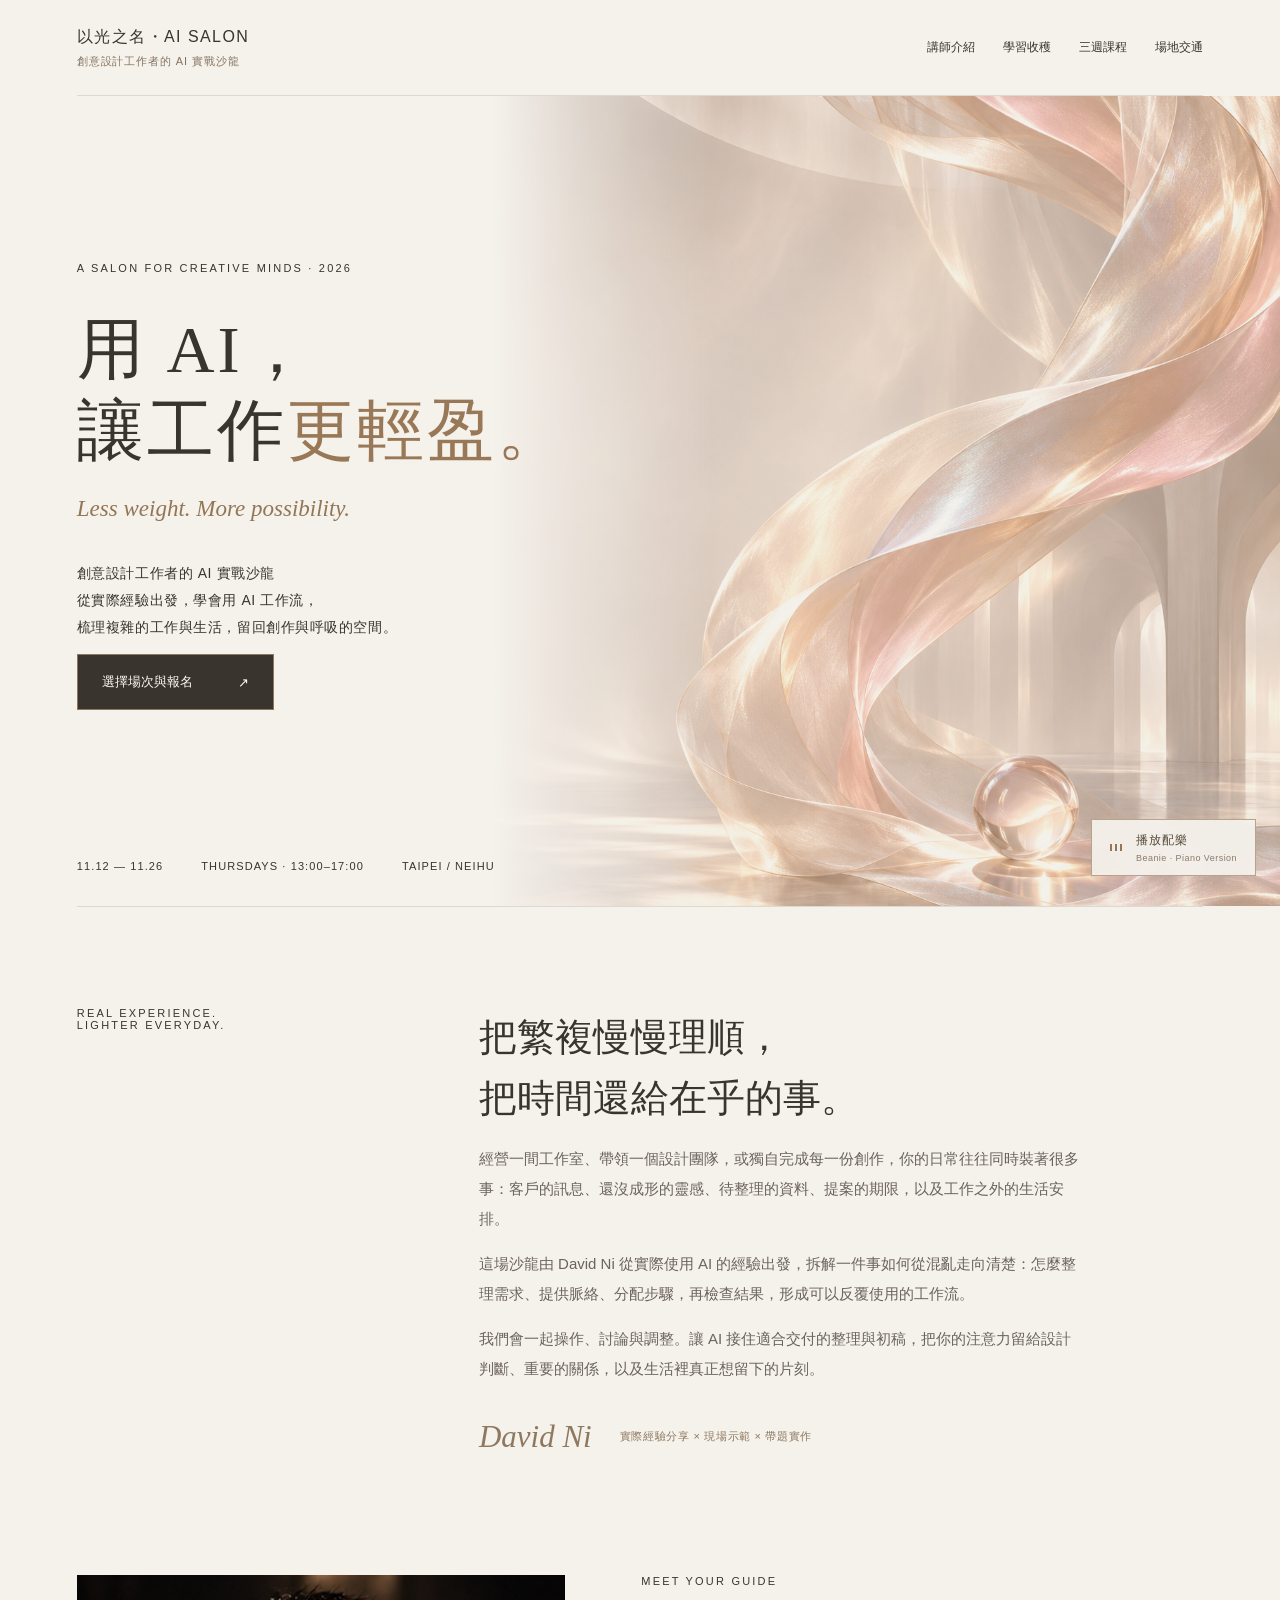
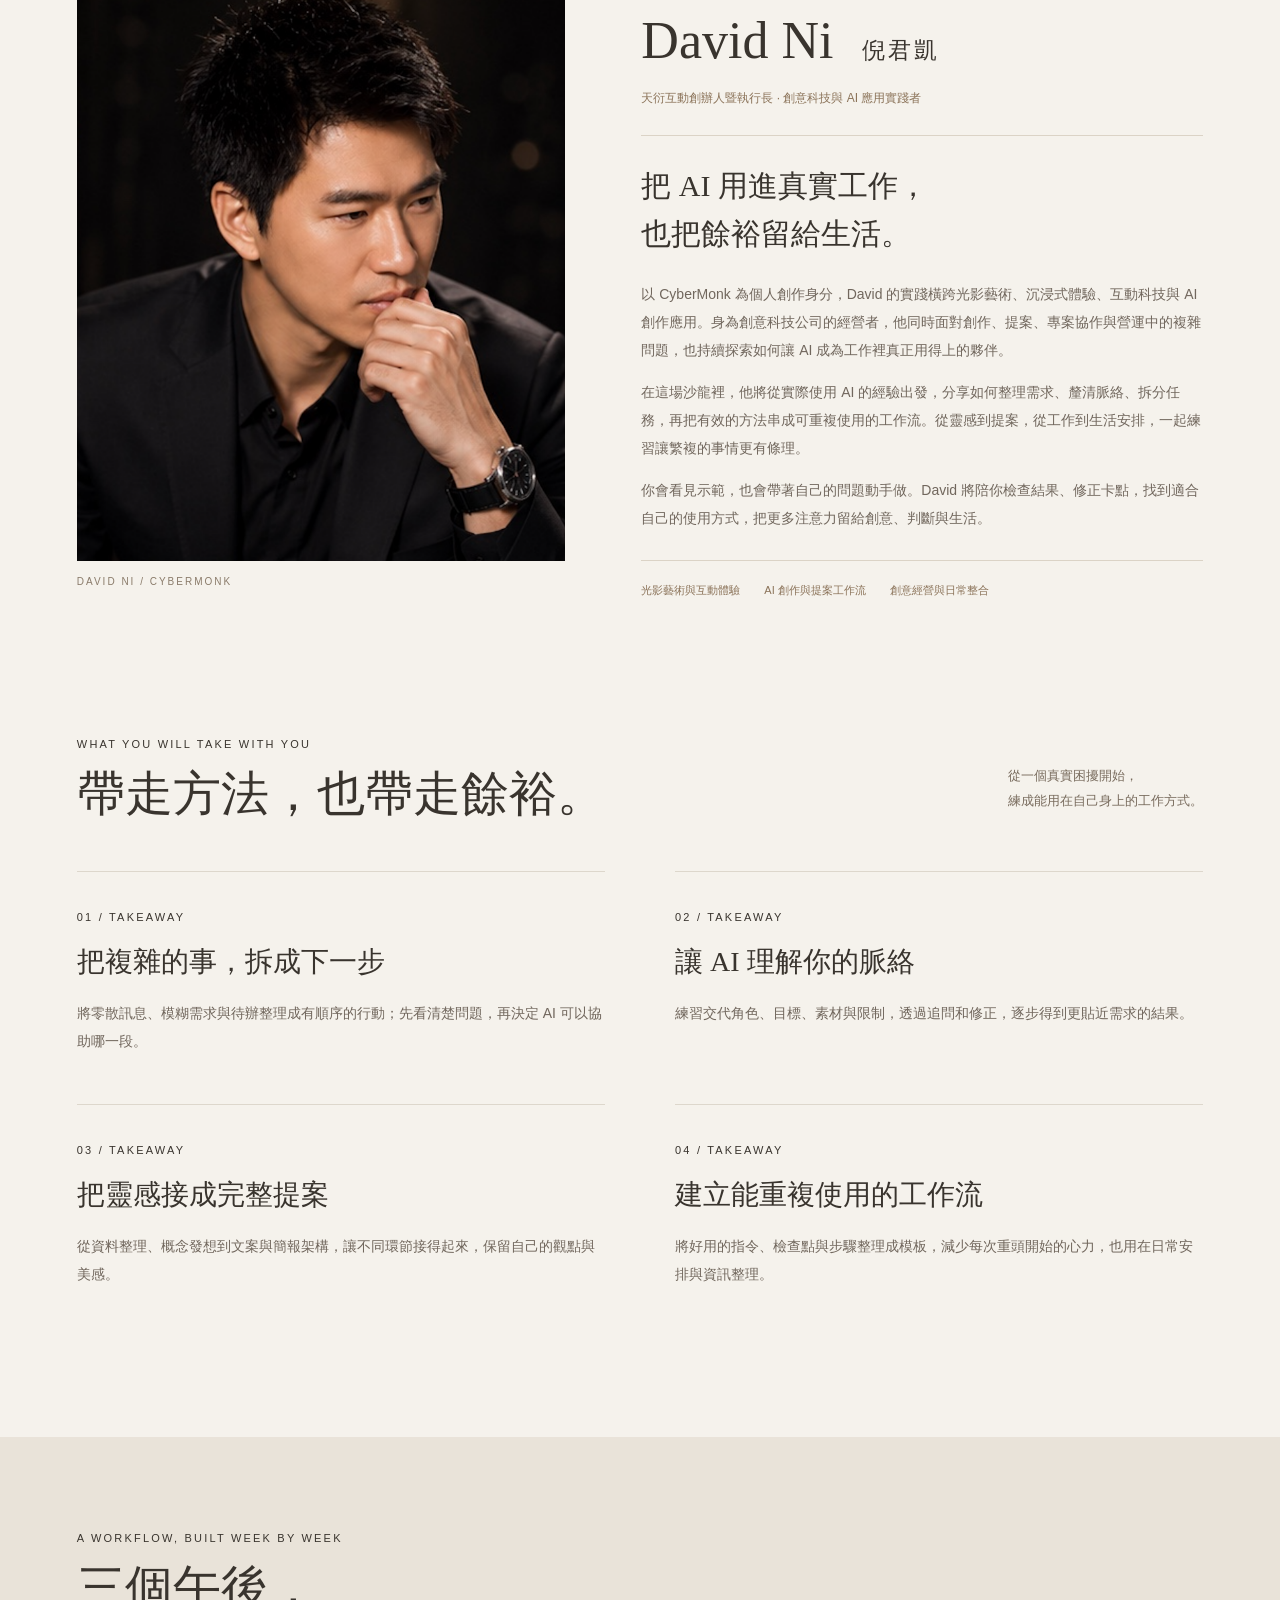
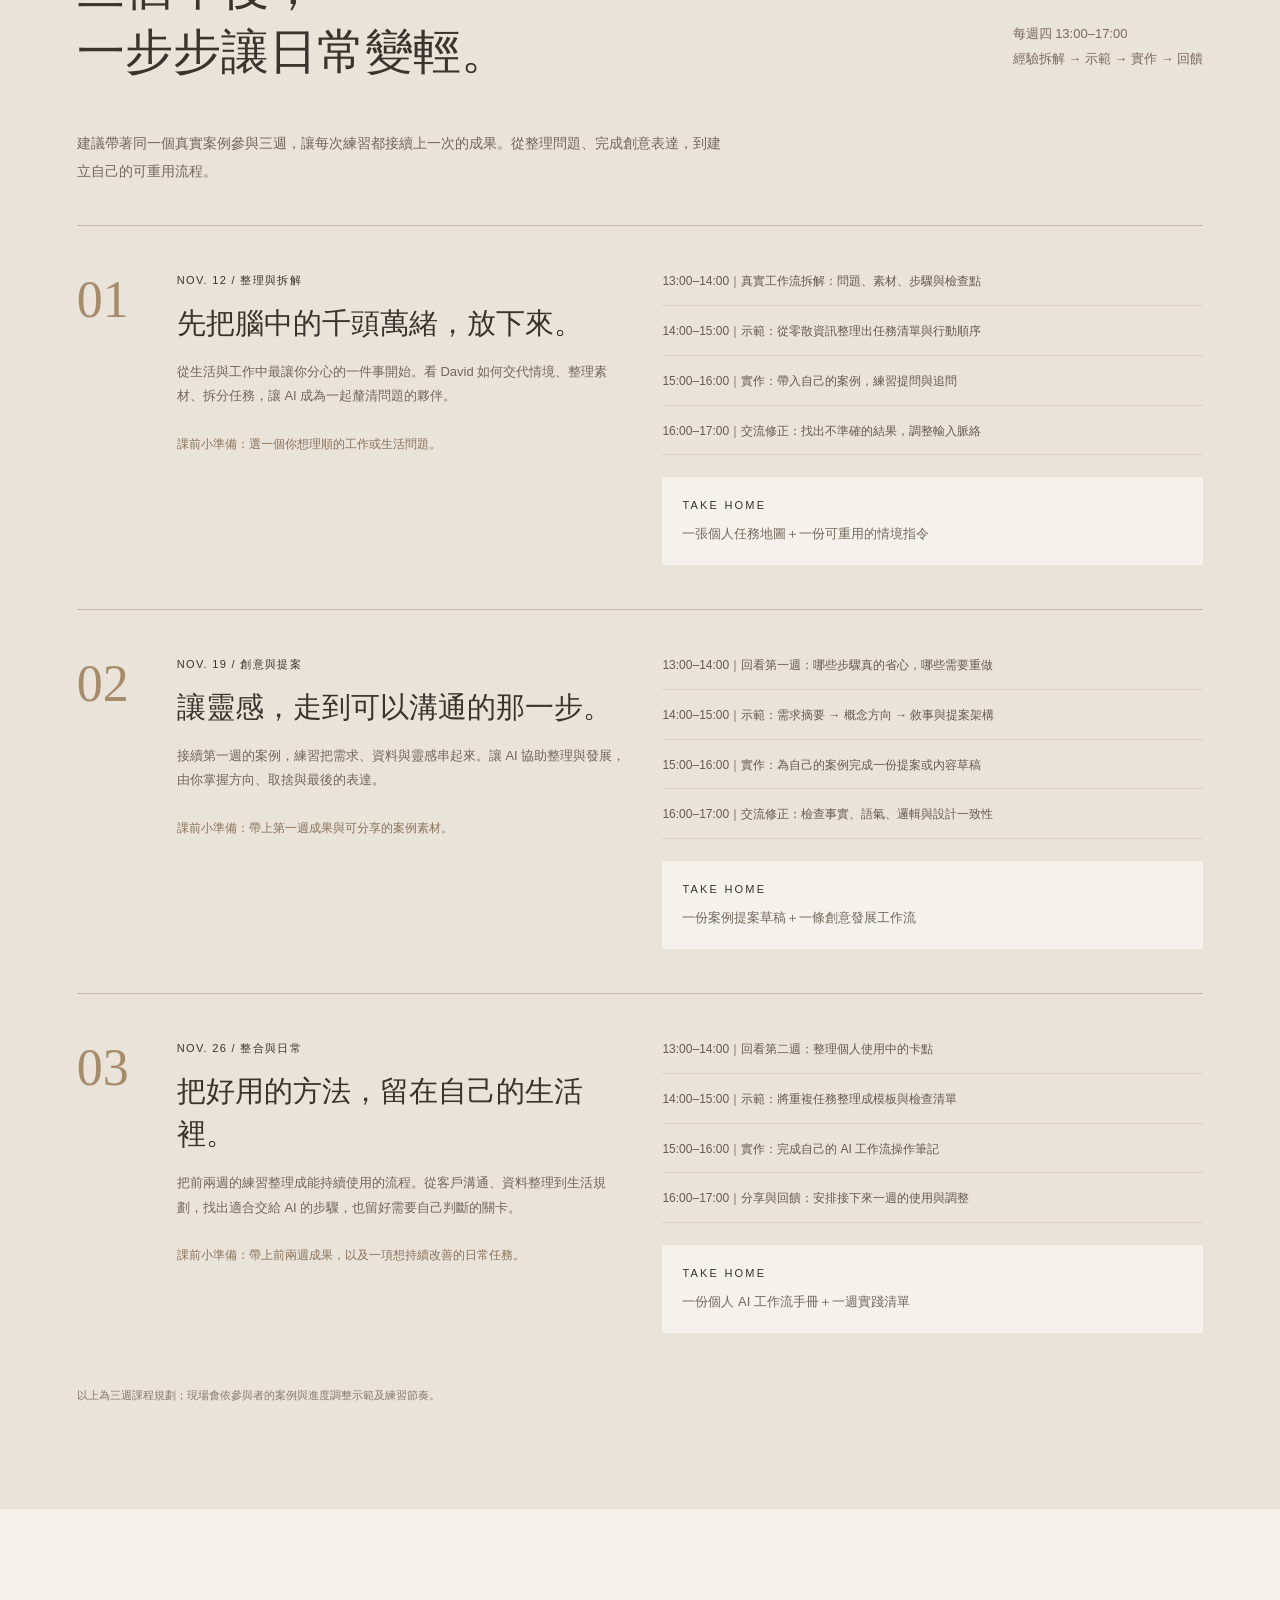
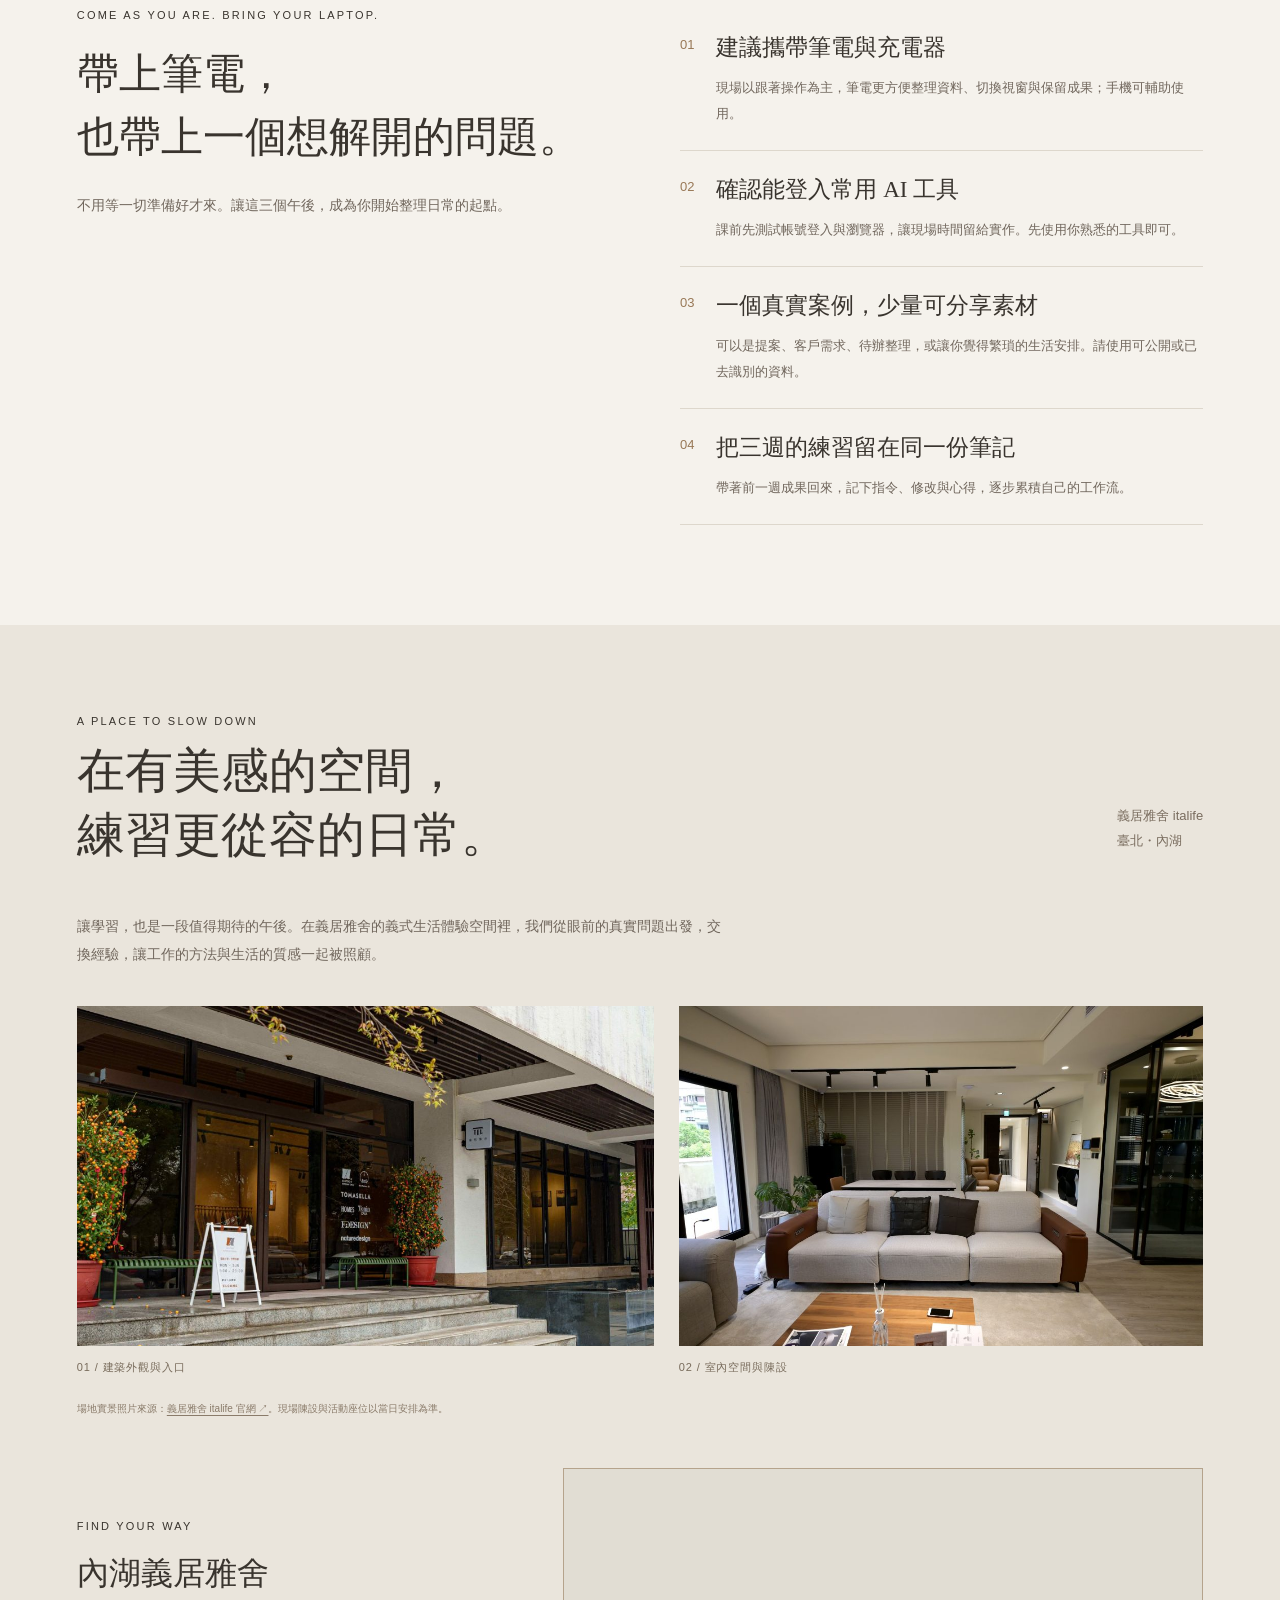
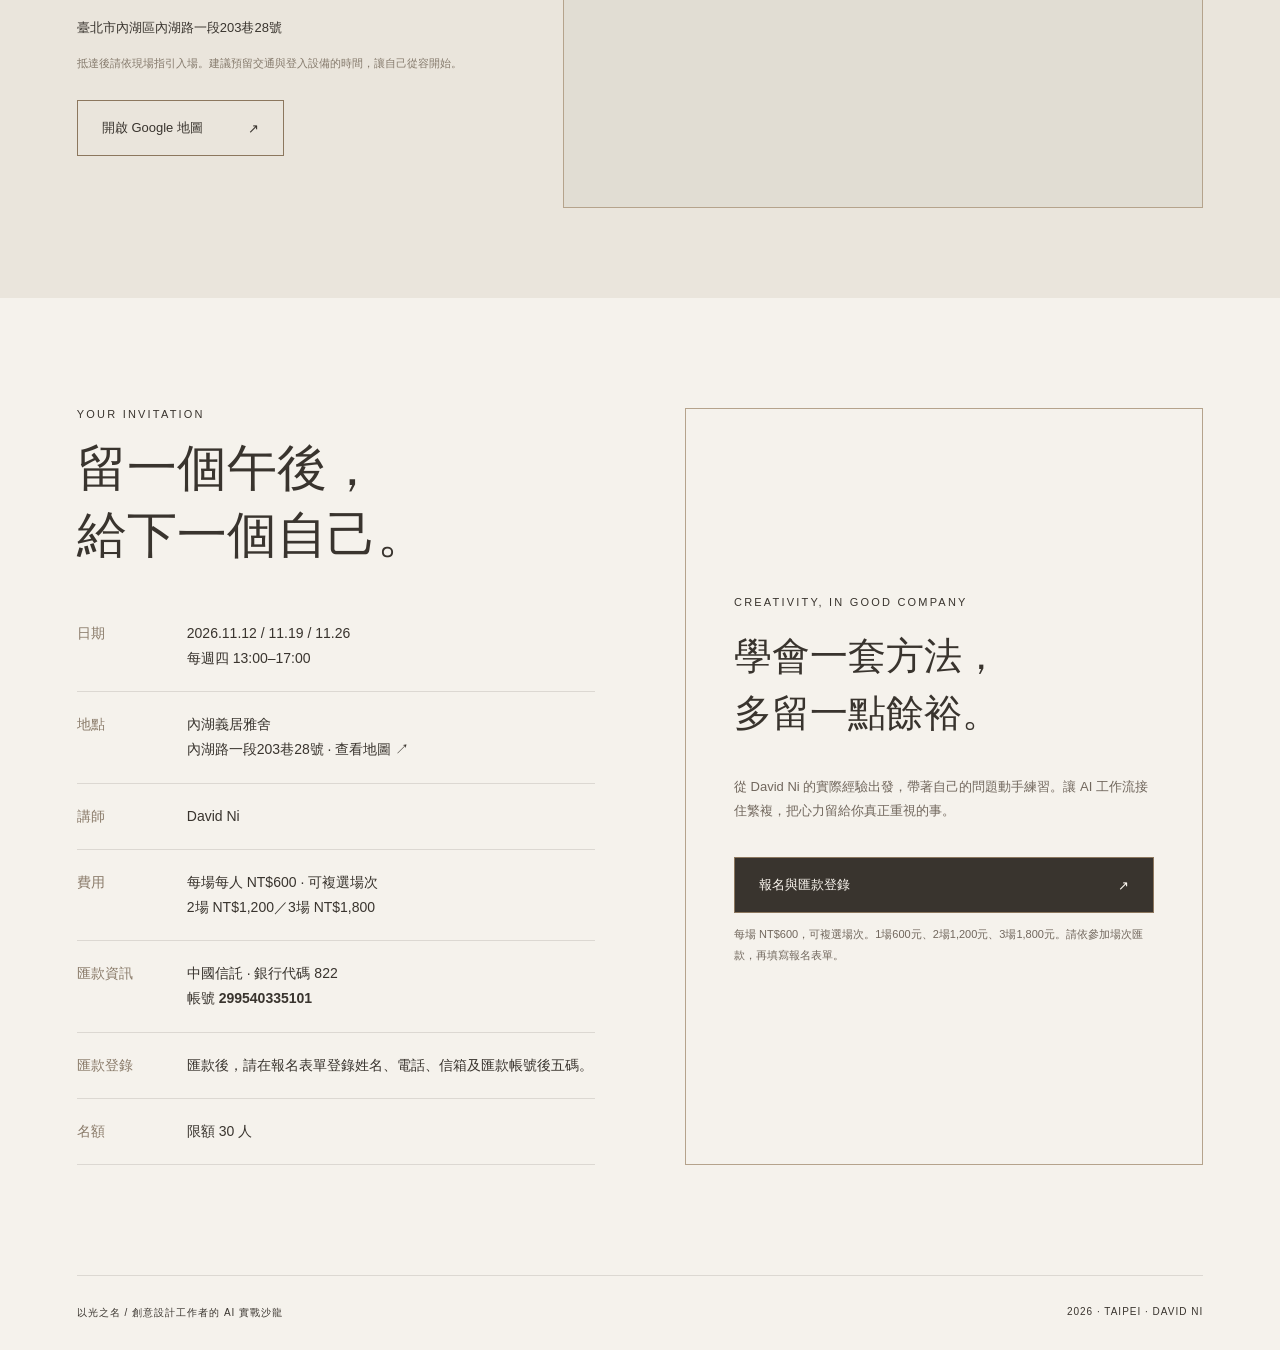
==== commit 21f54413: "Remove poster links from event website" ====
--- a/index.html
+++ b/index.html
@@ -1 +1 @@
-<!DOCTYPE html><html lang="zh-Hant"><head><meta charset="utf-8"><meta name="viewport" content="width=device-width,initial-scale=1"><title>以光之名｜創意設計工作者的 AI 實戰沙龍</title><meta name="description" content="David Ni 帶領的三週 AI 實戰沙龍。11/12、11/19、11/26，內湖義居雅舍。"><link rel="stylesheet" href="style.css"></head><body><div class="wrap"><nav><a class="brand" href="#"><span class="brand-title">以光之名・AI SALON</span><span class="brand-subtitle">創意設計工作者的 AI 實戰沙龍</span></a><div class="links"><a href="#speaker">講師介紹</a><a href="#learn">學習收穫</a><a href="#program">三週課程</a><a href="#venue">場地交通</a><a href="poster.html">活動海報 ↗</a></div></nav><main><section class="hero" data-screen-label="首頁主視覺"><img class="art" src="imgs/silk.png" alt="珍珠白絲綢在香檳光中流動的藝術裝置"><div class="hero-copy"><div class="eyebrow">A SALON FOR CREATIVE MINDS · 2026</div><h1>用 AI，<br>讓工作<em>更輕盈。</em></h1><div class="english serif">Less weight. More possibility.</div><p class="sub">創意設計工作者的 AI 實戰沙龍<br>從實際經驗出發，學會用 AI 工作流，<br>梳理複雜的工作與生活，留回創作與呼吸的空間。</p><a class="btn" href="#join">選擇場次與報名 <span>↗</span></a></div><div class="hero-foot"><span>11.12 — 11.26</span><span>THURSDAYS · 13:00–17:00</span><span>TAIPEI / NEIHU</span></div></section><section class="intro" data-screen-label="沙龍理念"><div class="eyebrow">REAL EXPERIENCE.<br>LIGHTER EVERYDAY.</div><div><h2>把繁複慢慢理順，<br>把時間還給在乎的事。</h2><p>經營一間工作室、帶領一個設計團隊，或獨自完成每一份創作，你的日常往往同時裝著很多事：客戶的訊息、還沒成形的靈感、待整理的資料、提案的期限，以及工作之外的生活安排。</p><p>這場沙龍由 David Ni 從實際使用 AI 的經驗出發，拆解一件事如何從混亂走向清楚：怎麼整理需求、提供脈絡、分配步驟，再檢查結果，形成可以反覆使用的工作流。</p><p>我們會一起操作、討論與調整。讓 AI 接住適合交付的整理與初稿，把你的注意力留給設計判斷、重要的關係，以及生活裡真正想留下的片刻。</p><div class="signature"><span class="serif">David Ni</span><span>實際經驗分享 × 現場示範 × 帶題實作</span></div></div></section></main></div><section class="speaker wrap" id="speaker" data-screen-label="David Ni 講師介紹"><figure class="speaker-photo"><img src="imgs/david-ni-selected.png" alt="David Ni 黑色西裝托腮側向形象照" loading="lazy"><figcaption>DAVID NI / CYBERMONK</figcaption></figure><div class="speaker-copy"><div class="eyebrow">MEET YOUR GUIDE</div><h2>David Ni <span>倪君凱</span></h2><p class="speaker-role">天衍互動創辦人暨執行長 · 創意科技與 AI 應用實踐者</p><h3>把 AI 用進真實工作，<br>也把餘裕留給生活。</h3><p>以 CyberMonk 為個人創作身分，David 的實踐橫跨光影藝術、沉浸式體驗、互動科技與 AI 創作應用。身為創意科技公司的經營者，他同時面對創作、提案、專案協作與營運中的複雜問題，也持續探索如何讓 AI 成為工作裡真正用得上的夥伴。</p><p>在這場沙龍裡，他將從實際使用 AI 的經驗出發，分享如何整理需求、釐清脈絡、拆分任務，再把有效的方法串成可重複使用的工作流。從靈感到提案，從工作到生活安排，一起練習讓繁複的事情更有條理。</p><p>你會看見示範，也會帶著自己的問題動手做。David 將陪你檢查結果、修正卡點，找到適合自己的使用方式，把更多注意力留給創意、判斷與生活。</p><div class="speaker-topics"><span>光影藝術與互動體驗</span><span>AI 創作與提案工作流</span><span>創意經營與日常整合</span></div></div></section><section class="outcomes wrap" id="learn" data-screen-label="學習收穫"><div class="section-head"><div><div class="eyebrow">WHAT YOU WILL TAKE WITH YOU</div><h2>帶走方法，也帶走餘裕。</h2></div><p class="section-lead">從一個真實困擾開始，<br>練成能用在自己身上的工作方式。</p></div><div class="outcome-grid"><article class="outcome"><span class="eyebrow">01 / TAKEAWAY</span><h3>把複雜的事，拆成下一步</h3><p>將零散訊息、模糊需求與待辦整理成有順序的行動；先看清楚問題，再決定 AI 可以協助哪一段。</p></article><article class="outcome"><span class="eyebrow">02 / TAKEAWAY</span><h3>讓 AI 理解你的脈絡</h3><p>練習交代角色、目標、素材與限制，透過追問和修正，逐步得到更貼近需求的結果。</p></article><article class="outcome"><span class="eyebrow">03 / TAKEAWAY</span><h3>把靈感接成完整提案</h3><p>從資料整理、概念發想到文案與簡報架構，讓不同環節接得起來，保留自己的觀點與美感。</p></article><article class="outcome"><span class="eyebrow">04 / TAKEAWAY</span><h3>建立能重複使用的工作流</h3><p>將好用的指令、檢查點與步驟整理成模板，減少每次重頭開始的心力，也用在日常安排與資訊整理。</p></article></div></section><section class="program" id="program" data-screen-label="三週課程進度"><div class="wrap"><div class="section-head"><div><div class="eyebrow">A WORKFLOW, BUILT WEEK BY WEEK</div><h2>三個午後，<br>一步步讓日常變輕。</h2></div><p class="section-lead">每週四 13:00–17:00<br>經驗拆解 → 示範 → 實作 → 回饋</p></div><p class="program-intro">建議帶著同一個真實案例參與三週，讓每次練習都接續上一次的成果。從整理問題、完成創意表達，到建立自己的可重用流程。</p><article class="session expanded"><div class="num">01</div><div class="session-summary"><span class="date">NOV. 12 / 整理與拆解</span><h3>先把腦中的千頭萬緒，放下來。</h3><p>從生活與工作中最讓你分心的一件事開始。看 David 如何交代情境、整理素材、拆分任務，讓 AI 成為一起釐清問題的夥伴。</p><p class="session-prep">課前小準備：選一個你想理順的工作或生活問題。</p></div><div class="session-work"><ul class="agenda"><li>13:00–14:00｜真實工作流拆解：問題、素材、步驟與檢查點</li><li>14:00–15:00｜示範：從零散資訊整理出任務清單與行動順序</li><li>15:00–16:00｜實作：帶入自己的案例，練習提問與追問</li><li>16:00–17:00｜交流修正：找出不準確的結果，調整輸入脈絡</li></ul><div class="take-home"><span class="eyebrow">TAKE HOME</span><p>一張個人任務地圖＋一份可重用的情境指令</p></div></div></article><article class="session expanded"><div class="num">02</div><div class="session-summary"><span class="date">NOV. 19 / 創意與提案</span><h3>讓靈感，走到可以溝通的那一步。</h3><p>接續第一週的案例，練習把需求、資料與靈感串起來。讓 AI 協助整理與發展，由你掌握方向、取捨與最後的表達。</p><p class="session-prep">課前小準備：帶上第一週成果與可分享的案例素材。</p></div><div class="session-work"><ul class="agenda"><li>13:00–14:00｜回看第一週：哪些步驟真的省心，哪些需要重做</li><li>14:00–15:00｜示範：需求摘要 → 概念方向 → 敘事與提案架構</li><li>15:00–16:00｜實作：為自己的案例完成一份提案或內容草稿</li><li>16:00–17:00｜交流修正：檢查事實、語氣、邏輯與設計一致性</li></ul><div class="take-home"><span class="eyebrow">TAKE HOME</span><p>一份案例提案草稿＋一條創意發展工作流</p></div></div></article><article class="session expanded"><div class="num">03</div><div class="session-summary"><span class="date">NOV. 26 / 整合與日常</span><h3>把好用的方法，留在自己的生活裡。</h3><p>把前兩週的練習整理成能持續使用的流程。從客戶溝通、資料整理到生活規劃，找出適合交給 AI 的步驟，也留好需要自己判斷的關卡。</p><p class="session-prep">課前小準備：帶上前兩週成果，以及一項想持續改善的日常任務。</p></div><div class="session-work"><ul class="agenda"><li>13:00–14:00｜回看第二週：整理個人使用中的卡點</li><li>14:00–15:00｜示範：將重複任務整理成模板與檢查清單</li><li>15:00–16:00｜實作：完成自己的 AI 工作流操作筆記</li><li>16:00–17:00｜分享與回饋：安排接下來一週的使用與調整</li></ul><div class="take-home"><span class="eyebrow">TAKE HOME</span><p>一份個人 AI 工作流手冊＋一週實踐清單</p></div></div></article><p class="note">以上為三週課程規劃；現場會依參與者的案例與進度調整示範及練習節奏。</p></div></section><section class="prepare wrap" id="prepare" data-screen-label="行前準備"><div><div class="eyebrow">COME AS YOU ARE. BRING YOUR LAPTOP.</div><h2>帶上筆電，<br>也帶上一個想解開的問題。</h2><p>不用等一切準備好才來。讓這三個午後，成為你開始整理日常的起點。</p></div><div class="prepare-list"><article><span>01</span><div><h3>建議攜帶筆電與充電器</h3><p>現場以跟著操作為主，筆電更方便整理資料、切換視窗與保留成果；手機可輔助使用。</p></div></article><article><span>02</span><div><h3>確認能登入常用 AI 工具</h3><p>課前先測試帳號登入與瀏覽器，讓現場時間留給實作。先使用你熟悉的工具即可。</p></div></article><article><span>03</span><div><h3>一個真實案例，少量可分享素材</h3><p>可以是提案、客戶需求、待辦整理，或讓你覺得繁瑣的生活安排。請使用可公開或已去識別的資料。</p></div></article><article><span>04</span><div><h3>把三週的練習留在同一份筆記</h3><p>帶著前一週成果回來，記下指令、修改與心得，逐步累積自己的工作流。</p></div></article></div></section><section class="venue" id="venue" data-screen-label="場地與交通"><div class="wrap"><div class="section-head"><div><div class="eyebrow">A PLACE TO SLOW DOWN</div><h2>在有美感的空間，<br>練習更從容的日常。</h2></div><p class="section-lead">義居雅舍 italife<br>臺北・內湖</p></div><p class="venue-intro">讓學習，也是一段值得期待的午後。在義居雅舍的義式生活體驗空間裡，我們從眼前的真實問題出發，交換經驗，讓工作的方法與生活的質感一起被照顧。</p><div class="venue-gallery"><figure><img src="imgs/venue-interior.jpg" alt="義居雅舍實際外觀：玻璃入口、植栽與階梯" loading="lazy"><figcaption>01 / 建築外觀與入口</figcaption></figure><figure><img src="imgs/venue-detail.jpg" alt="義居雅舍實際室內：沙發、桌椅與自然採光" loading="lazy"><figcaption>02 / 室內空間與陳設</figcaption></figure></div><p class="photo-credit">場地實景照片來源：<a href="https://vitaitalian.com/italife/" target="_blank" rel="noopener">義居雅舍 italife 官網 ↗</a>。現場陳設與活動座位以當日安排為準。</p><div class="venue-location"><div><div class="eyebrow">FIND YOUR WAY</div><h3>內湖義居雅舍</h3><p>臺北市內湖區內湖路一段203巷28號</p><p class="note">抵達後請依現場指引入場。建議預留交通與登入設備的時間，讓自己從容開始。</p><a class="btn light" href="https://www.google.com/maps/search/?api=1&amp;query=義居雅舍%20臺北市內湖區內湖路一段203巷28號" target="_blank" rel="noopener">開啟 Google 地圖 <span>↗</span></a></div><iframe title="義居雅舍位置地圖" src="https://maps.google.com/maps?q=義居雅舍%20臺北市內湖區內湖路一段203巷28號&amp;output=embed&amp;hl=zh-TW&amp;z=16" loading="lazy" referrerpolicy="no-referrer-when-downgrade" allowfullscreen></iframe></div></div></section><div class="wrap"><section class="details" id="join" data-screen-label="參與資訊"><div><div class="eyebrow">YOUR INVITATION</div><h2>留一個午後，<br>給下一個自己。</h2><dl class="facts"><div class="fact"><dt>日期</dt><dd>2026.11.12 / 11.19 / 11.26<br>每週四 13:00–17:00</dd></div><div class="fact"><dt>地點</dt><dd>內湖義居雅舍<br><a href="#venue">內湖路一段203巷28號 · 查看地圖 ↗</a></dd></div><div class="fact"><dt>講師</dt><dd>David Ni</dd></div><div class="fact"><dt>費用</dt><dd>每場每人 NT$600 · 可複選場次<br>2場 NT$1,200／3場 NT$1,800</dd></div><div class="fact"><dt>匯款資訊</dt><dd>中國信託 · 銀行代碼 822<br>帳號 <strong class="bank-account">299540335101</strong></dd></div><div class="fact"><dt>匯款登錄</dt><dd>匯款後，請在報名表單登錄姓名、電話、信箱及匯款帳號後五碼。</dd></div><div class="fact"><dt>名額</dt><dd>限額 30 人</dd></div></dl></div><aside class="invitation"><span class="eyebrow">CREATIVITY, IN GOOD COMPANY</span><h3>學會一套方法，<br>多留一點餘裕。</h3><p>從 David Ni 的實際經驗出發，帶著自己的問題動手練習。讓 AI 工作流接住繁複，把心力留給你真正重視的事。</p><button class="btn" id="registration">報名與匯款登錄 <span>↗</span></button><p class="note">每場 NT$600，可複選場次。1場600元、2場1,200元、3場1,800元。請依參加場次匯款，再填寫報名表單。</p><a class="note" href="poster.html">查看活動海報 ↗</a></aside></section><footer><span>以光之名 / 創意設計工作者的 AI 實戰沙龍</span><span>2026 · TAIPEI · DAVID NI</span></footer></div><dialog id="registration-dialog"><button class="close" aria-label="關閉">×</button><div class="eyebrow">RESERVE YOUR AFTERNOON</div><h2>完成匯款，登錄報名。</h2><p>每場 NT$600，可複選場次（2場1,200元／3場1,800元）。請匯款至中國信託（822），帳號 299540335101，再於 Google 表單填寫姓名、電話、信箱、匯款帳號後五碼、參加場次及匯款金額。主辦方將核對款項後確認報名。</p><p>11/12、11/19、11/26<br>13:00–17:00 · 內湖義居雅舍<br>每場每人 NT$600，匯款報名 · 限額 30 人</p><a class="btn" href="https://docs.google.com/forms/d/e/1FAIpQLScIHOlcCPnB-vMUe8Z1a5qZ0A2ckWNZBSgMWFApjirAPnbfQA/viewform" target="_blank" rel="noopener">填寫 Google 報名表單 <span>↗</span></a><button class="btn light" id="dismiss">稍後再填</button></dialog><audio id="salon-music" src="audio/beanie-piano.mp3" autoplay loop preload="metadata"></audio><button class="music-control" id="music-toggle" type="button" aria-label="播放背景音樂" aria-pressed="false"><span class="music-bars" aria-hidden="true"><i></i><i></i><i></i></span><span><span id="music-status">播放配樂</span><small>Beanie · Piano Version</small></span></button><script src="app.js"></script></body></html>+<!DOCTYPE html><html lang="zh-Hant"><head><meta charset="utf-8"><meta name="viewport" content="width=device-width,initial-scale=1"><title>以光之名｜創意設計工作者的 AI 實戰沙龍</title><meta name="description" content="David Ni 帶領的三週 AI 實戰沙龍。11/12、11/19、11/26，內湖義居雅舍。"><link rel="stylesheet" href="style.css"></head><body><div class="wrap"><nav><a class="brand" href="#"><span class="brand-title">以光之名・AI SALON</span><span class="brand-subtitle">創意設計工作者的 AI 實戰沙龍</span></a><div class="links"><a href="#speaker">講師介紹</a><a href="#learn">學習收穫</a><a href="#program">三週課程</a><a href="#venue">場地交通</a></div></nav><main><section class="hero" data-screen-label="首頁主視覺"><img class="art" src="imgs/silk.png" alt="珍珠白絲綢在香檳光中流動的藝術裝置"><div class="hero-copy"><div class="eyebrow">A SALON FOR CREATIVE MINDS · 2026</div><h1>用 AI，<br>讓工作<em>更輕盈。</em></h1><div class="english serif">Less weight. More possibility.</div><p class="sub">創意設計工作者的 AI 實戰沙龍<br>從實際經驗出發，學會用 AI 工作流，<br>梳理複雜的工作與生活，留回創作與呼吸的空間。</p><a class="btn" href="#join">選擇場次與報名 <span>↗</span></a></div><div class="hero-foot"><span>11.12 — 11.26</span><span>THURSDAYS · 13:00–17:00</span><span>TAIPEI / NEIHU</span></div></section><section class="intro" data-screen-label="沙龍理念"><div class="eyebrow">REAL EXPERIENCE.<br>LIGHTER EVERYDAY.</div><div><h2>把繁複慢慢理順，<br>把時間還給在乎的事。</h2><p>經營一間工作室、帶領一個設計團隊，或獨自完成每一份創作，你的日常往往同時裝著很多事：客戶的訊息、還沒成形的靈感、待整理的資料、提案的期限，以及工作之外的生活安排。</p><p>這場沙龍由 David Ni 從實際使用 AI 的經驗出發，拆解一件事如何從混亂走向清楚：怎麼整理需求、提供脈絡、分配步驟，再檢查結果，形成可以反覆使用的工作流。</p><p>我們會一起操作、討論與調整。讓 AI 接住適合交付的整理與初稿，把你的注意力留給設計判斷、重要的關係，以及生活裡真正想留下的片刻。</p><div class="signature"><span class="serif">David Ni</span><span>實際經驗分享 × 現場示範 × 帶題實作</span></div></div></section></main></div><section class="speaker wrap" id="speaker" data-screen-label="David Ni 講師介紹"><figure class="speaker-photo"><img src="imgs/david-ni-selected.png" alt="David Ni 黑色西裝托腮側向形象照" loading="lazy"><figcaption>DAVID NI / CYBERMONK</figcaption></figure><div class="speaker-copy"><div class="eyebrow">MEET YOUR GUIDE</div><h2>David Ni <span>倪君凱</span></h2><p class="speaker-role">天衍互動創辦人暨執行長 · 創意科技與 AI 應用實踐者</p><h3>把 AI 用進真實工作，<br>也把餘裕留給生活。</h3><p>以 CyberMonk 為個人創作身分，David 的實踐橫跨光影藝術、沉浸式體驗、互動科技與 AI 創作應用。身為創意科技公司的經營者，他同時面對創作、提案、專案協作與營運中的複雜問題，也持續探索如何讓 AI 成為工作裡真正用得上的夥伴。</p><p>在這場沙龍裡，他將從實際使用 AI 的經驗出發，分享如何整理需求、釐清脈絡、拆分任務，再把有效的方法串成可重複使用的工作流。從靈感到提案，從工作到生活安排，一起練習讓繁複的事情更有條理。</p><p>你會看見示範，也會帶著自己的問題動手做。David 將陪你檢查結果、修正卡點，找到適合自己的使用方式，把更多注意力留給創意、判斷與生活。</p><div class="speaker-topics"><span>光影藝術與互動體驗</span><span>AI 創作與提案工作流</span><span>創意經營與日常整合</span></div></div></section><section class="outcomes wrap" id="learn" data-screen-label="學習收穫"><div class="section-head"><div><div class="eyebrow">WHAT YOU WILL TAKE WITH YOU</div><h2>帶走方法，也帶走餘裕。</h2></div><p class="section-lead">從一個真實困擾開始，<br>練成能用在自己身上的工作方式。</p></div><div class="outcome-grid"><article class="outcome"><span class="eyebrow">01 / TAKEAWAY</span><h3>把複雜的事，拆成下一步</h3><p>將零散訊息、模糊需求與待辦整理成有順序的行動；先看清楚問題，再決定 AI 可以協助哪一段。</p></article><article class="outcome"><span class="eyebrow">02 / TAKEAWAY</span><h3>讓 AI 理解你的脈絡</h3><p>練習交代角色、目標、素材與限制，透過追問和修正，逐步得到更貼近需求的結果。</p></article><article class="outcome"><span class="eyebrow">03 / TAKEAWAY</span><h3>把靈感接成完整提案</h3><p>從資料整理、概念發想到文案與簡報架構，讓不同環節接得起來，保留自己的觀點與美感。</p></article><article class="outcome"><span class="eyebrow">04 / TAKEAWAY</span><h3>建立能重複使用的工作流</h3><p>將好用的指令、檢查點與步驟整理成模板，減少每次重頭開始的心力，也用在日常安排與資訊整理。</p></article></div></section><section class="program" id="program" data-screen-label="三週課程進度"><div class="wrap"><div class="section-head"><div><div class="eyebrow">A WORKFLOW, BUILT WEEK BY WEEK</div><h2>三個午後，<br>一步步讓日常變輕。</h2></div><p class="section-lead">每週四 13:00–17:00<br>經驗拆解 → 示範 → 實作 → 回饋</p></div><p class="program-intro">建議帶著同一個真實案例參與三週，讓每次練習都接續上一次的成果。從整理問題、完成創意表達，到建立自己的可重用流程。</p><article class="session expanded"><div class="num">01</div><div class="session-summary"><span class="date">NOV. 12 / 整理與拆解</span><h3>先把腦中的千頭萬緒，放下來。</h3><p>從生活與工作中最讓你分心的一件事開始。看 David 如何交代情境、整理素材、拆分任務，讓 AI 成為一起釐清問題的夥伴。</p><p class="session-prep">課前小準備：選一個你想理順的工作或生活問題。</p></div><div class="session-work"><ul class="agenda"><li>13:00–14:00｜真實工作流拆解：問題、素材、步驟與檢查點</li><li>14:00–15:00｜示範：從零散資訊整理出任務清單與行動順序</li><li>15:00–16:00｜實作：帶入自己的案例，練習提問與追問</li><li>16:00–17:00｜交流修正：找出不準確的結果，調整輸入脈絡</li></ul><div class="take-home"><span class="eyebrow">TAKE HOME</span><p>一張個人任務地圖＋一份可重用的情境指令</p></div></div></article><article class="session expanded"><div class="num">02</div><div class="session-summary"><span class="date">NOV. 19 / 創意與提案</span><h3>讓靈感，走到可以溝通的那一步。</h3><p>接續第一週的案例，練習把需求、資料與靈感串起來。讓 AI 協助整理與發展，由你掌握方向、取捨與最後的表達。</p><p class="session-prep">課前小準備：帶上第一週成果與可分享的案例素材。</p></div><div class="session-work"><ul class="agenda"><li>13:00–14:00｜回看第一週：哪些步驟真的省心，哪些需要重做</li><li>14:00–15:00｜示範：需求摘要 → 概念方向 → 敘事與提案架構</li><li>15:00–16:00｜實作：為自己的案例完成一份提案或內容草稿</li><li>16:00–17:00｜交流修正：檢查事實、語氣、邏輯與設計一致性</li></ul><div class="take-home"><span class="eyebrow">TAKE HOME</span><p>一份案例提案草稿＋一條創意發展工作流</p></div></div></article><article class="session expanded"><div class="num">03</div><div class="session-summary"><span class="date">NOV. 26 / 整合與日常</span><h3>把好用的方法，留在自己的生活裡。</h3><p>把前兩週的練習整理成能持續使用的流程。從客戶溝通、資料整理到生活規劃，找出適合交給 AI 的步驟，也留好需要自己判斷的關卡。</p><p class="session-prep">課前小準備：帶上前兩週成果，以及一項想持續改善的日常任務。</p></div><div class="session-work"><ul class="agenda"><li>13:00–14:00｜回看第二週：整理個人使用中的卡點</li><li>14:00–15:00｜示範：將重複任務整理成模板與檢查清單</li><li>15:00–16:00｜實作：完成自己的 AI 工作流操作筆記</li><li>16:00–17:00｜分享與回饋：安排接下來一週的使用與調整</li></ul><div class="take-home"><span class="eyebrow">TAKE HOME</span><p>一份個人 AI 工作流手冊＋一週實踐清單</p></div></div></article><p class="note">以上為三週課程規劃；現場會依參與者的案例與進度調整示範及練習節奏。</p></div></section><section class="prepare wrap" id="prepare" data-screen-label="行前準備"><div><div class="eyebrow">COME AS YOU ARE. BRING YOUR LAPTOP.</div><h2>帶上筆電，<br>也帶上一個想解開的問題。</h2><p>不用等一切準備好才來。讓這三個午後，成為你開始整理日常的起點。</p></div><div class="prepare-list"><article><span>01</span><div><h3>建議攜帶筆電與充電器</h3><p>現場以跟著操作為主，筆電更方便整理資料、切換視窗與保留成果；手機可輔助使用。</p></div></article><article><span>02</span><div><h3>確認能登入常用 AI 工具</h3><p>課前先測試帳號登入與瀏覽器，讓現場時間留給實作。先使用你熟悉的工具即可。</p></div></article><article><span>03</span><div><h3>一個真實案例，少量可分享素材</h3><p>可以是提案、客戶需求、待辦整理，或讓你覺得繁瑣的生活安排。請使用可公開或已去識別的資料。</p></div></article><article><span>04</span><div><h3>把三週的練習留在同一份筆記</h3><p>帶著前一週成果回來，記下指令、修改與心得，逐步累積自己的工作流。</p></div></article></div></section><section class="venue" id="venue" data-screen-label="場地與交通"><div class="wrap"><div class="section-head"><div><div class="eyebrow">A PLACE TO SLOW DOWN</div><h2>在有美感的空間，<br>練習更從容的日常。</h2></div><p class="section-lead">義居雅舍 italife<br>臺北・內湖</p></div><p class="venue-intro">讓學習，也是一段值得期待的午後。在義居雅舍的義式生活體驗空間裡，我們從眼前的真實問題出發，交換經驗，讓工作的方法與生活的質感一起被照顧。</p><div class="venue-gallery"><figure><img src="imgs/venue-interior.jpg" alt="義居雅舍實際外觀：玻璃入口、植栽與階梯" loading="lazy"><figcaption>01 / 建築外觀與入口</figcaption></figure><figure><img src="imgs/venue-detail.jpg" alt="義居雅舍實際室內：沙發、桌椅與自然採光" loading="lazy"><figcaption>02 / 室內空間與陳設</figcaption></figure></div><p class="photo-credit">場地實景照片來源：<a href="https://vitaitalian.com/italife/" target="_blank" rel="noopener">義居雅舍 italife 官網 ↗</a>。現場陳設與活動座位以當日安排為準。</p><div class="venue-location"><div><div class="eyebrow">FIND YOUR WAY</div><h3>內湖義居雅舍</h3><p>臺北市內湖區內湖路一段203巷28號</p><p class="note">抵達後請依現場指引入場。建議預留交通與登入設備的時間，讓自己從容開始。</p><a class="btn light" href="https://www.google.com/maps/search/?api=1&amp;query=義居雅舍%20臺北市內湖區內湖路一段203巷28號" target="_blank" rel="noopener">開啟 Google 地圖 <span>↗</span></a></div><iframe title="義居雅舍位置地圖" src="https://maps.google.com/maps?q=義居雅舍%20臺北市內湖區內湖路一段203巷28號&amp;output=embed&amp;hl=zh-TW&amp;z=16" loading="lazy" referrerpolicy="no-referrer-when-downgrade" allowfullscreen></iframe></div></div></section><div class="wrap"><section class="details" id="join" data-screen-label="參與資訊"><div><div class="eyebrow">YOUR INVITATION</div><h2>留一個午後，<br>給下一個自己。</h2><dl class="facts"><div class="fact"><dt>日期</dt><dd>2026.11.12 / 11.19 / 11.26<br>每週四 13:00–17:00</dd></div><div class="fact"><dt>地點</dt><dd>內湖義居雅舍<br><a href="#venue">內湖路一段203巷28號 · 查看地圖 ↗</a></dd></div><div class="fact"><dt>講師</dt><dd>David Ni</dd></div><div class="fact"><dt>費用</dt><dd>每場每人 NT$600 · 可複選場次<br>2場 NT$1,200／3場 NT$1,800</dd></div><div class="fact"><dt>匯款資訊</dt><dd>中國信託 · 銀行代碼 822<br>帳號 <strong class="bank-account">299540335101</strong></dd></div><div class="fact"><dt>匯款登錄</dt><dd>匯款後，請在報名表單登錄姓名、電話、信箱及匯款帳號後五碼。</dd></div><div class="fact"><dt>名額</dt><dd>限額 30 人</dd></div></dl></div><aside class="invitation"><span class="eyebrow">CREATIVITY, IN GOOD COMPANY</span><h3>學會一套方法，<br>多留一點餘裕。</h3><p>從 David Ni 的實際經驗出發，帶著自己的問題動手練習。讓 AI 工作流接住繁複，把心力留給你真正重視的事。</p><button class="btn" id="registration">報名與匯款登錄 <span>↗</span></button><p class="note">每場 NT$600，可複選場次。1場600元、2場1,200元、3場1,800元。請依參加場次匯款，再填寫報名表單。</p></aside></section><footer><span>以光之名 / 創意設計工作者的 AI 實戰沙龍</span><span>2026 · TAIPEI · DAVID NI</span></footer></div><dialog id="registration-dialog"><button class="close" aria-label="關閉">×</button><div class="eyebrow">RESERVE YOUR AFTERNOON</div><h2>完成匯款，登錄報名。</h2><p>每場 NT$600，可複選場次（2場1,200元／3場1,800元）。請匯款至中國信託（822），帳號 299540335101，再於 Google 表單填寫姓名、電話、信箱、匯款帳號後五碼、參加場次及匯款金額。主辦方將核對款項後確認報名。</p><p>11/12、11/19、11/26<br>13:00–17:00 · 內湖義居雅舍<br>每場每人 NT$600，匯款報名 · 限額 30 人</p><a class="btn" href="https://docs.google.com/forms/d/e/1FAIpQLScIHOlcCPnB-vMUe8Z1a5qZ0A2ckWNZBSgMWFApjirAPnbfQA/viewform" target="_blank" rel="noopener">填寫 Google 報名表單 <span>↗</span></a><button class="btn light" id="dismiss">稍後再填</button></dialog><audio id="salon-music" src="audio/beanie-piano.mp3" autoplay loop preload="metadata"></audio><button class="music-control" id="music-toggle" type="button" aria-label="播放背景音樂" aria-pressed="false"><span class="music-bars" aria-hidden="true"><i></i><i></i><i></i></span><span><span id="music-status">播放配樂</span><small>Beanie · Piano Version</small></span></button><script src="app.js"></script></body></html>
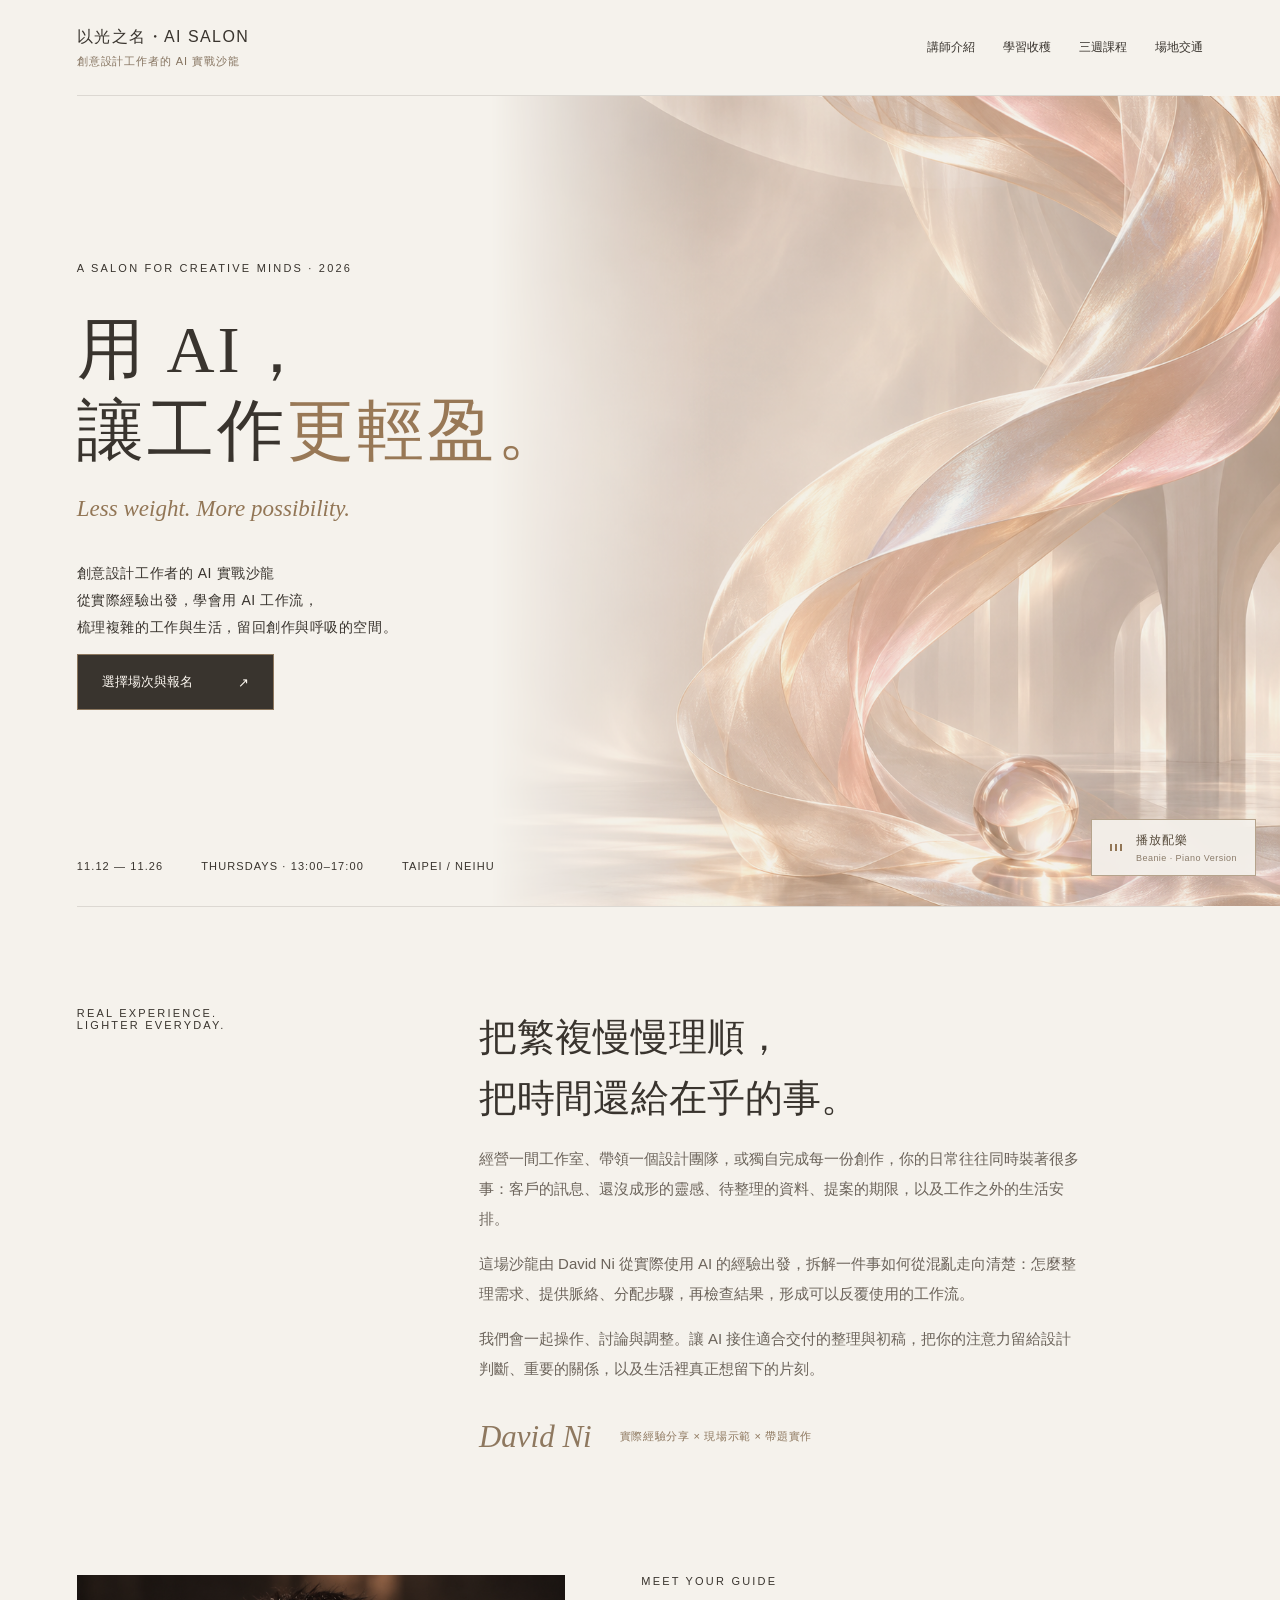
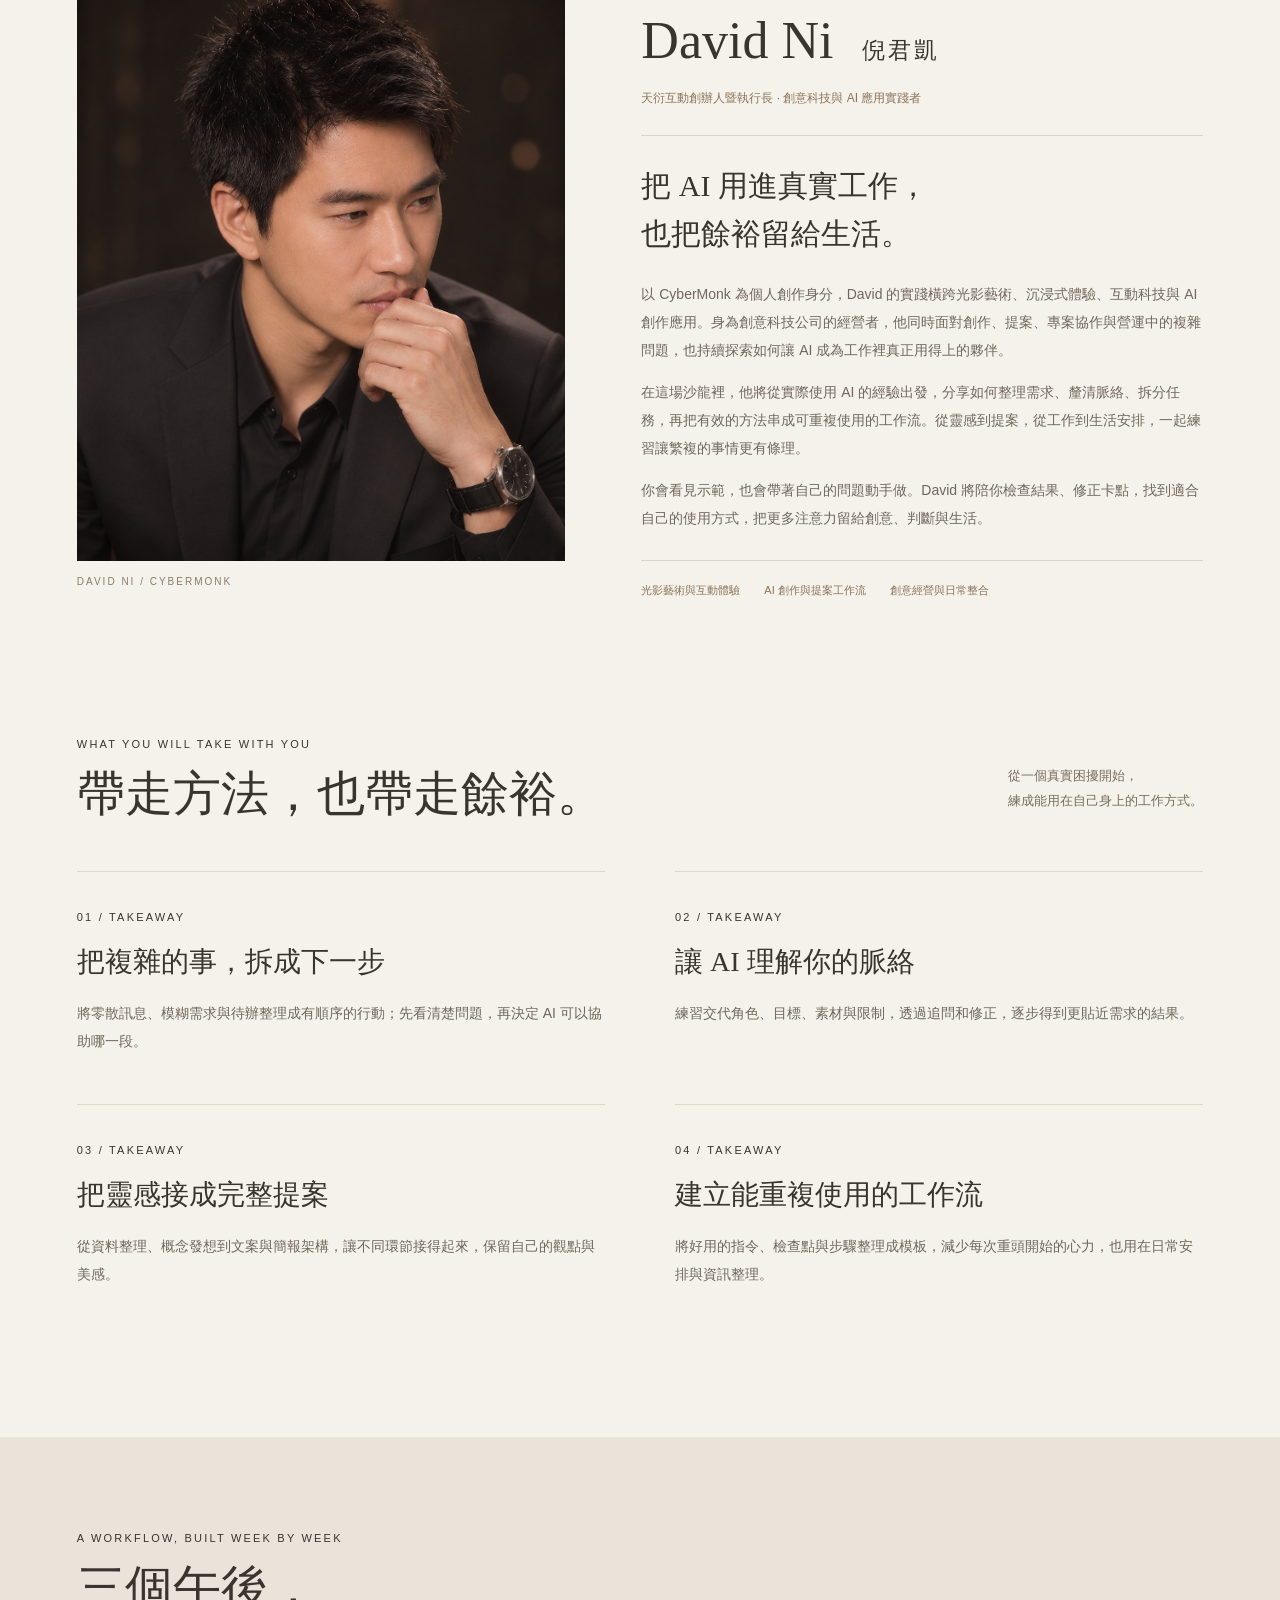
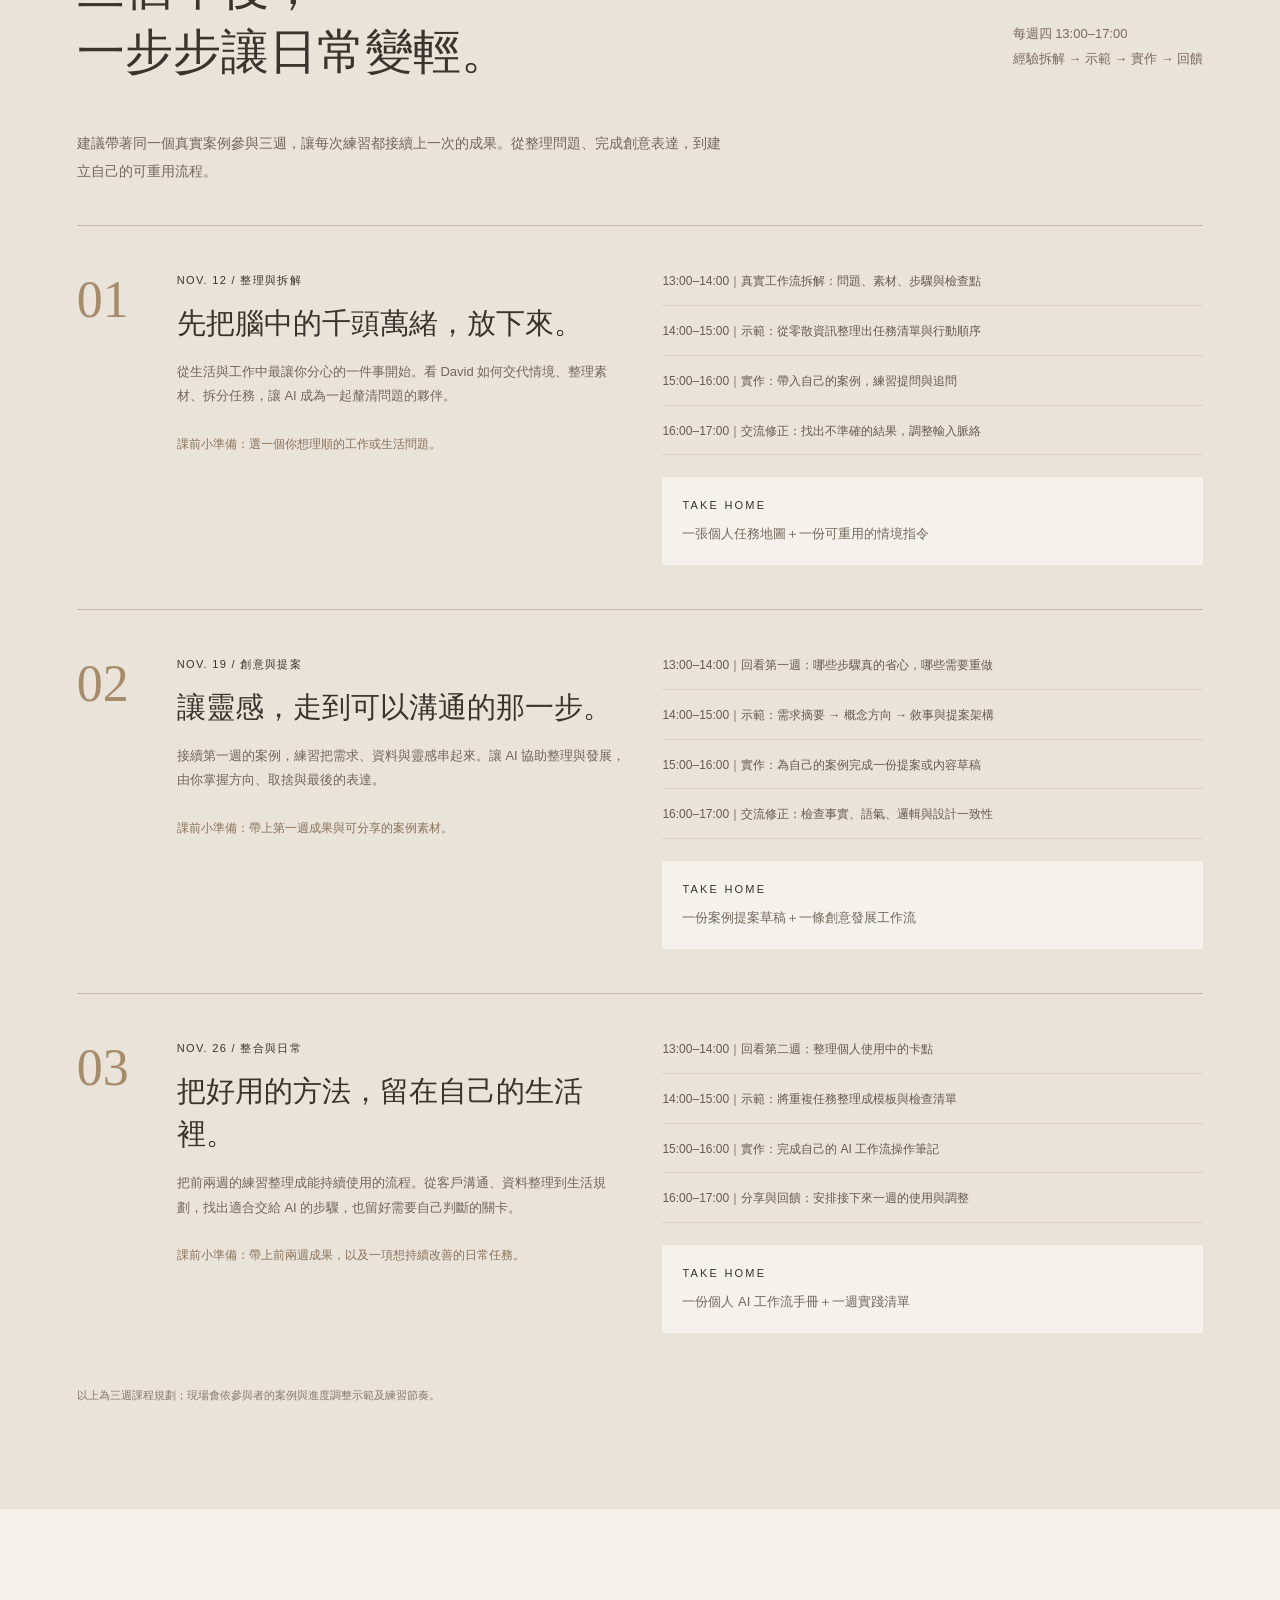
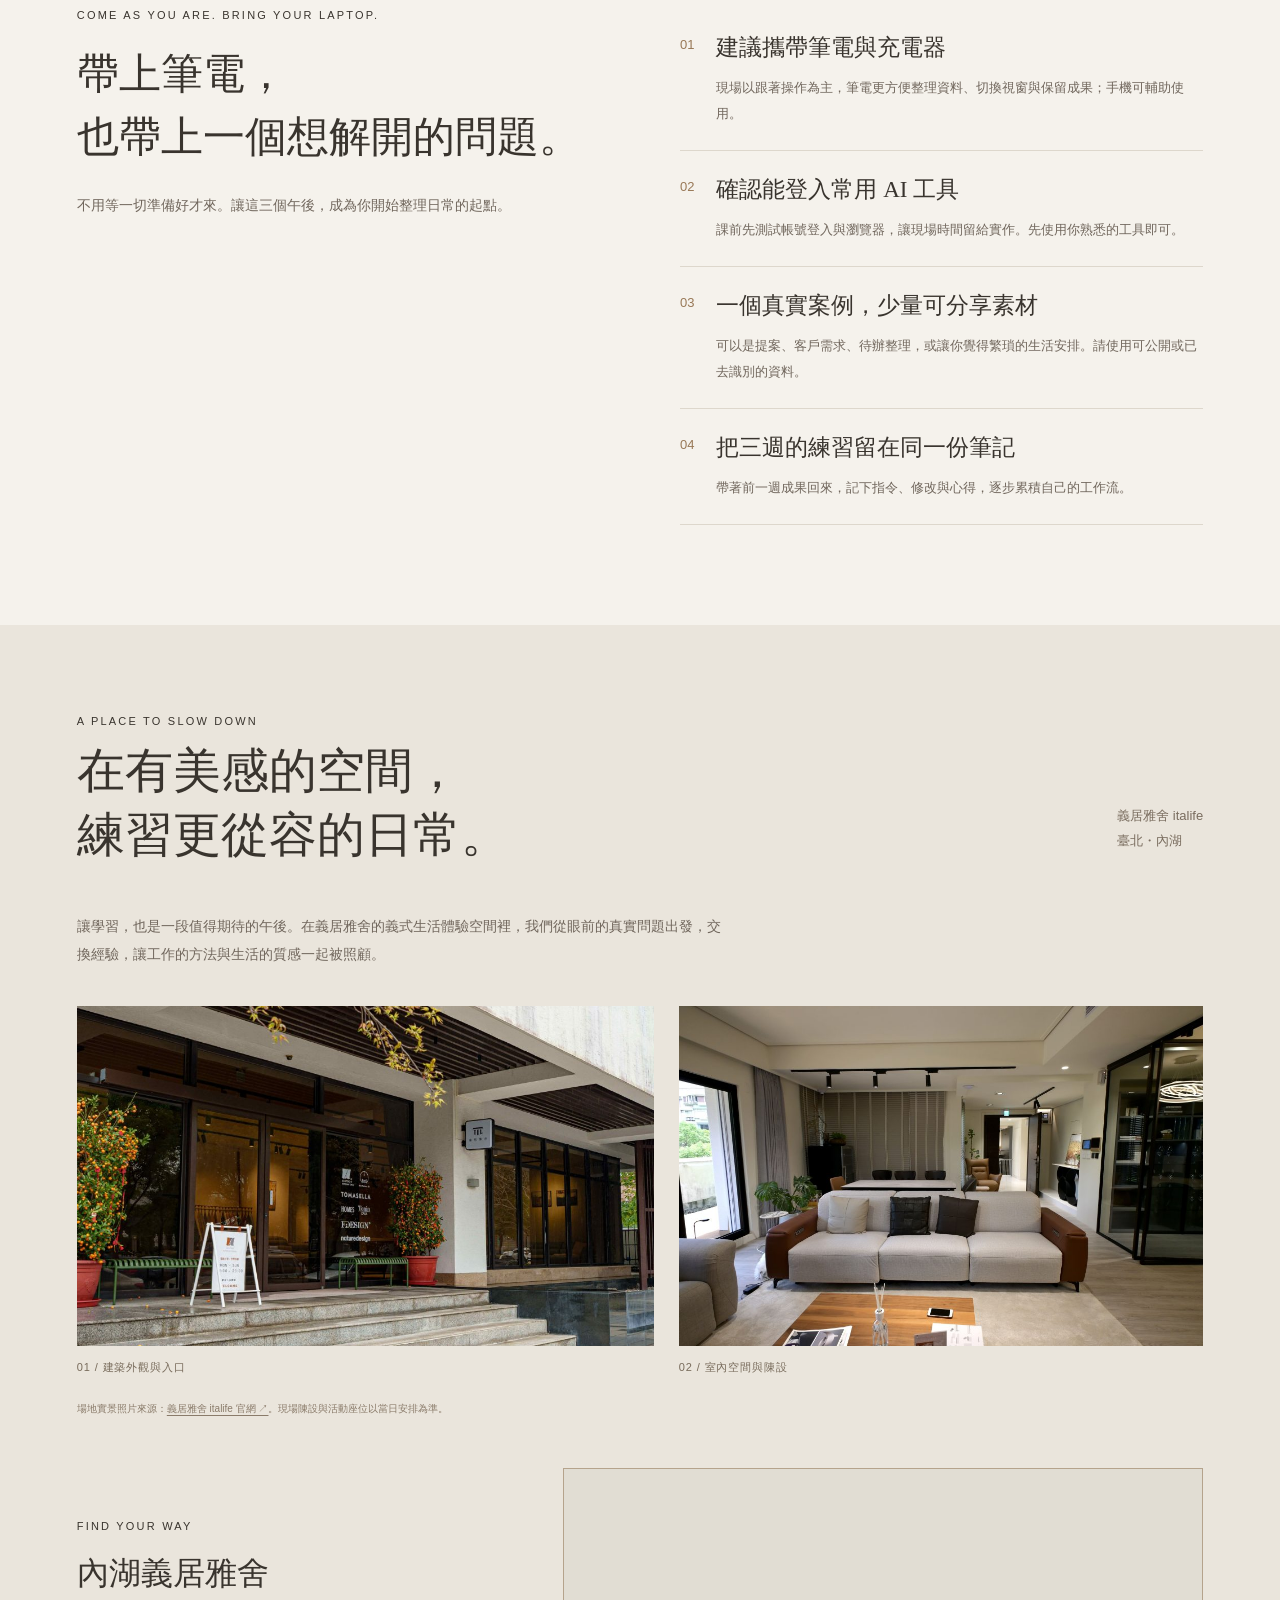
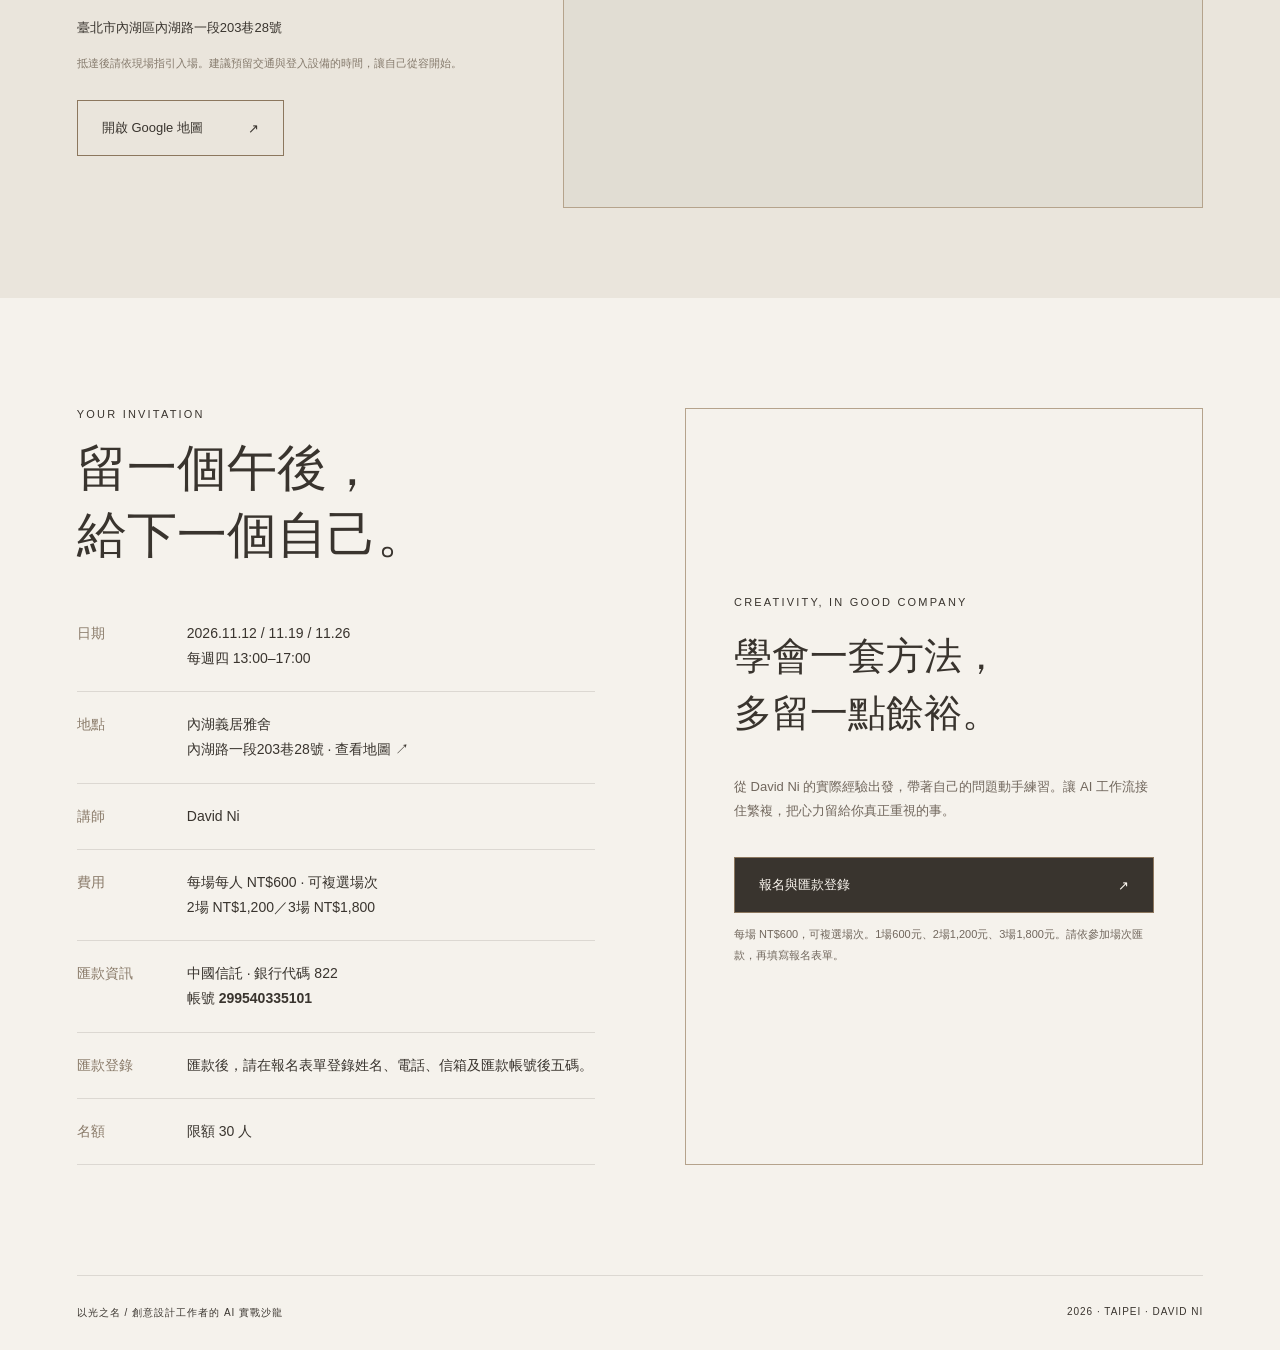
==== commit a7d19218: "Soften speaker portrait lighting and contrast" ====
--- a/index.html
+++ b/index.html
@@ -1 +1 @@
-<!DOCTYPE html><html lang="zh-Hant"><head><meta charset="utf-8"><meta name="viewport" content="width=device-width,initial-scale=1"><title>以光之名｜創意設計工作者的 AI 實戰沙龍</title><meta name="description" content="David Ni 帶領的三週 AI 實戰沙龍。11/12、11/19、11/26，內湖義居雅舍。"><link rel="stylesheet" href="style.css"></head><body><div class="wrap"><nav><a class="brand" href="#"><span class="brand-title">以光之名・AI SALON</span><span class="brand-subtitle">創意設計工作者的 AI 實戰沙龍</span></a><div class="links"><a href="#speaker">講師介紹</a><a href="#learn">學習收穫</a><a href="#program">三週課程</a><a href="#venue">場地交通</a></div></nav><main><section class="hero" data-screen-label="首頁主視覺"><img class="art" src="imgs/silk.png" alt="珍珠白絲綢在香檳光中流動的藝術裝置"><div class="hero-copy"><div class="eyebrow">A SALON FOR CREATIVE MINDS · 2026</div><h1>用 AI，<br>讓工作<em>更輕盈。</em></h1><div class="english serif">Less weight. More possibility.</div><p class="sub">創意設計工作者的 AI 實戰沙龍<br>從實際經驗出發，學會用 AI 工作流，<br>梳理複雜的工作與生活，留回創作與呼吸的空間。</p><a class="btn" href="#join">選擇場次與報名 <span>↗</span></a></div><div class="hero-foot"><span>11.12 — 11.26</span><span>THURSDAYS · 13:00–17:00</span><span>TAIPEI / NEIHU</span></div></section><section class="intro" data-screen-label="沙龍理念"><div class="eyebrow">REAL EXPERIENCE.<br>LIGHTER EVERYDAY.</div><div><h2>把繁複慢慢理順，<br>把時間還給在乎的事。</h2><p>經營一間工作室、帶領一個設計團隊，或獨自完成每一份創作，你的日常往往同時裝著很多事：客戶的訊息、還沒成形的靈感、待整理的資料、提案的期限，以及工作之外的生活安排。</p><p>這場沙龍由 David Ni 從實際使用 AI 的經驗出發，拆解一件事如何從混亂走向清楚：怎麼整理需求、提供脈絡、分配步驟，再檢查結果，形成可以反覆使用的工作流。</p><p>我們會一起操作、討論與調整。讓 AI 接住適合交付的整理與初稿，把你的注意力留給設計判斷、重要的關係，以及生活裡真正想留下的片刻。</p><div class="signature"><span class="serif">David Ni</span><span>實際經驗分享 × 現場示範 × 帶題實作</span></div></div></section></main></div><section class="speaker wrap" id="speaker" data-screen-label="David Ni 講師介紹"><figure class="speaker-photo"><img src="imgs/david-ni-selected.png" alt="David Ni 黑色西裝托腮側向形象照" loading="lazy"><figcaption>DAVID NI / CYBERMONK</figcaption></figure><div class="speaker-copy"><div class="eyebrow">MEET YOUR GUIDE</div><h2>David Ni <span>倪君凱</span></h2><p class="speaker-role">天衍互動創辦人暨執行長 · 創意科技與 AI 應用實踐者</p><h3>把 AI 用進真實工作，<br>也把餘裕留給生活。</h3><p>以 CyberMonk 為個人創作身分，David 的實踐橫跨光影藝術、沉浸式體驗、互動科技與 AI 創作應用。身為創意科技公司的經營者，他同時面對創作、提案、專案協作與營運中的複雜問題，也持續探索如何讓 AI 成為工作裡真正用得上的夥伴。</p><p>在這場沙龍裡，他將從實際使用 AI 的經驗出發，分享如何整理需求、釐清脈絡、拆分任務，再把有效的方法串成可重複使用的工作流。從靈感到提案，從工作到生活安排，一起練習讓繁複的事情更有條理。</p><p>你會看見示範，也會帶著自己的問題動手做。David 將陪你檢查結果、修正卡點，找到適合自己的使用方式，把更多注意力留給創意、判斷與生活。</p><div class="speaker-topics"><span>光影藝術與互動體驗</span><span>AI 創作與提案工作流</span><span>創意經營與日常整合</span></div></div></section><section class="outcomes wrap" id="learn" data-screen-label="學習收穫"><div class="section-head"><div><div class="eyebrow">WHAT YOU WILL TAKE WITH YOU</div><h2>帶走方法，也帶走餘裕。</h2></div><p class="section-lead">從一個真實困擾開始，<br>練成能用在自己身上的工作方式。</p></div><div class="outcome-grid"><article class="outcome"><span class="eyebrow">01 / TAKEAWAY</span><h3>把複雜的事，拆成下一步</h3><p>將零散訊息、模糊需求與待辦整理成有順序的行動；先看清楚問題，再決定 AI 可以協助哪一段。</p></article><article class="outcome"><span class="eyebrow">02 / TAKEAWAY</span><h3>讓 AI 理解你的脈絡</h3><p>練習交代角色、目標、素材與限制，透過追問和修正，逐步得到更貼近需求的結果。</p></article><article class="outcome"><span class="eyebrow">03 / TAKEAWAY</span><h3>把靈感接成完整提案</h3><p>從資料整理、概念發想到文案與簡報架構，讓不同環節接得起來，保留自己的觀點與美感。</p></article><article class="outcome"><span class="eyebrow">04 / TAKEAWAY</span><h3>建立能重複使用的工作流</h3><p>將好用的指令、檢查點與步驟整理成模板，減少每次重頭開始的心力，也用在日常安排與資訊整理。</p></article></div></section><section class="program" id="program" data-screen-label="三週課程進度"><div class="wrap"><div class="section-head"><div><div class="eyebrow">A WORKFLOW, BUILT WEEK BY WEEK</div><h2>三個午後，<br>一步步讓日常變輕。</h2></div><p class="section-lead">每週四 13:00–17:00<br>經驗拆解 → 示範 → 實作 → 回饋</p></div><p class="program-intro">建議帶著同一個真實案例參與三週，讓每次練習都接續上一次的成果。從整理問題、完成創意表達，到建立自己的可重用流程。</p><article class="session expanded"><div class="num">01</div><div class="session-summary"><span class="date">NOV. 12 / 整理與拆解</span><h3>先把腦中的千頭萬緒，放下來。</h3><p>從生活與工作中最讓你分心的一件事開始。看 David 如何交代情境、整理素材、拆分任務，讓 AI 成為一起釐清問題的夥伴。</p><p class="session-prep">課前小準備：選一個你想理順的工作或生活問題。</p></div><div class="session-work"><ul class="agenda"><li>13:00–14:00｜真實工作流拆解：問題、素材、步驟與檢查點</li><li>14:00–15:00｜示範：從零散資訊整理出任務清單與行動順序</li><li>15:00–16:00｜實作：帶入自己的案例，練習提問與追問</li><li>16:00–17:00｜交流修正：找出不準確的結果，調整輸入脈絡</li></ul><div class="take-home"><span class="eyebrow">TAKE HOME</span><p>一張個人任務地圖＋一份可重用的情境指令</p></div></div></article><article class="session expanded"><div class="num">02</div><div class="session-summary"><span class="date">NOV. 19 / 創意與提案</span><h3>讓靈感，走到可以溝通的那一步。</h3><p>接續第一週的案例，練習把需求、資料與靈感串起來。讓 AI 協助整理與發展，由你掌握方向、取捨與最後的表達。</p><p class="session-prep">課前小準備：帶上第一週成果與可分享的案例素材。</p></div><div class="session-work"><ul class="agenda"><li>13:00–14:00｜回看第一週：哪些步驟真的省心，哪些需要重做</li><li>14:00–15:00｜示範：需求摘要 → 概念方向 → 敘事與提案架構</li><li>15:00–16:00｜實作：為自己的案例完成一份提案或內容草稿</li><li>16:00–17:00｜交流修正：檢查事實、語氣、邏輯與設計一致性</li></ul><div class="take-home"><span class="eyebrow">TAKE HOME</span><p>一份案例提案草稿＋一條創意發展工作流</p></div></div></article><article class="session expanded"><div class="num">03</div><div class="session-summary"><span class="date">NOV. 26 / 整合與日常</span><h3>把好用的方法，留在自己的生活裡。</h3><p>把前兩週的練習整理成能持續使用的流程。從客戶溝通、資料整理到生活規劃，找出適合交給 AI 的步驟，也留好需要自己判斷的關卡。</p><p class="session-prep">課前小準備：帶上前兩週成果，以及一項想持續改善的日常任務。</p></div><div class="session-work"><ul class="agenda"><li>13:00–14:00｜回看第二週：整理個人使用中的卡點</li><li>14:00–15:00｜示範：將重複任務整理成模板與檢查清單</li><li>15:00–16:00｜實作：完成自己的 AI 工作流操作筆記</li><li>16:00–17:00｜分享與回饋：安排接下來一週的使用與調整</li></ul><div class="take-home"><span class="eyebrow">TAKE HOME</span><p>一份個人 AI 工作流手冊＋一週實踐清單</p></div></div></article><p class="note">以上為三週課程規劃；現場會依參與者的案例與進度調整示範及練習節奏。</p></div></section><section class="prepare wrap" id="prepare" data-screen-label="行前準備"><div><div class="eyebrow">COME AS YOU ARE. BRING YOUR LAPTOP.</div><h2>帶上筆電，<br>也帶上一個想解開的問題。</h2><p>不用等一切準備好才來。讓這三個午後，成為你開始整理日常的起點。</p></div><div class="prepare-list"><article><span>01</span><div><h3>建議攜帶筆電與充電器</h3><p>現場以跟著操作為主，筆電更方便整理資料、切換視窗與保留成果；手機可輔助使用。</p></div></article><article><span>02</span><div><h3>確認能登入常用 AI 工具</h3><p>課前先測試帳號登入與瀏覽器，讓現場時間留給實作。先使用你熟悉的工具即可。</p></div></article><article><span>03</span><div><h3>一個真實案例，少量可分享素材</h3><p>可以是提案、客戶需求、待辦整理，或讓你覺得繁瑣的生活安排。請使用可公開或已去識別的資料。</p></div></article><article><span>04</span><div><h3>把三週的練習留在同一份筆記</h3><p>帶著前一週成果回來，記下指令、修改與心得，逐步累積自己的工作流。</p></div></article></div></section><section class="venue" id="venue" data-screen-label="場地與交通"><div class="wrap"><div class="section-head"><div><div class="eyebrow">A PLACE TO SLOW DOWN</div><h2>在有美感的空間，<br>練習更從容的日常。</h2></div><p class="section-lead">義居雅舍 italife<br>臺北・內湖</p></div><p class="venue-intro">讓學習，也是一段值得期待的午後。在義居雅舍的義式生活體驗空間裡，我們從眼前的真實問題出發，交換經驗，讓工作的方法與生活的質感一起被照顧。</p><div class="venue-gallery"><figure><img src="imgs/venue-interior.jpg" alt="義居雅舍實際外觀：玻璃入口、植栽與階梯" loading="lazy"><figcaption>01 / 建築外觀與入口</figcaption></figure><figure><img src="imgs/venue-detail.jpg" alt="義居雅舍實際室內：沙發、桌椅與自然採光" loading="lazy"><figcaption>02 / 室內空間與陳設</figcaption></figure></div><p class="photo-credit">場地實景照片來源：<a href="https://vitaitalian.com/italife/" target="_blank" rel="noopener">義居雅舍 italife 官網 ↗</a>。現場陳設與活動座位以當日安排為準。</p><div class="venue-location"><div><div class="eyebrow">FIND YOUR WAY</div><h3>內湖義居雅舍</h3><p>臺北市內湖區內湖路一段203巷28號</p><p class="note">抵達後請依現場指引入場。建議預留交通與登入設備的時間，讓自己從容開始。</p><a class="btn light" href="https://www.google.com/maps/search/?api=1&amp;query=義居雅舍%20臺北市內湖區內湖路一段203巷28號" target="_blank" rel="noopener">開啟 Google 地圖 <span>↗</span></a></div><iframe title="義居雅舍位置地圖" src="https://maps.google.com/maps?q=義居雅舍%20臺北市內湖區內湖路一段203巷28號&amp;output=embed&amp;hl=zh-TW&amp;z=16" loading="lazy" referrerpolicy="no-referrer-when-downgrade" allowfullscreen></iframe></div></div></section><div class="wrap"><section class="details" id="join" data-screen-label="參與資訊"><div><div class="eyebrow">YOUR INVITATION</div><h2>留一個午後，<br>給下一個自己。</h2><dl class="facts"><div class="fact"><dt>日期</dt><dd>2026.11.12 / 11.19 / 11.26<br>每週四 13:00–17:00</dd></div><div class="fact"><dt>地點</dt><dd>內湖義居雅舍<br><a href="#venue">內湖路一段203巷28號 · 查看地圖 ↗</a></dd></div><div class="fact"><dt>講師</dt><dd>David Ni</dd></div><div class="fact"><dt>費用</dt><dd>每場每人 NT$600 · 可複選場次<br>2場 NT$1,200／3場 NT$1,800</dd></div><div class="fact"><dt>匯款資訊</dt><dd>中國信託 · 銀行代碼 822<br>帳號 <strong class="bank-account">299540335101</strong></dd></div><div class="fact"><dt>匯款登錄</dt><dd>匯款後，請在報名表單登錄姓名、電話、信箱及匯款帳號後五碼。</dd></div><div class="fact"><dt>名額</dt><dd>限額 30 人</dd></div></dl></div><aside class="invitation"><span class="eyebrow">CREATIVITY, IN GOOD COMPANY</span><h3>學會一套方法，<br>多留一點餘裕。</h3><p>從 David Ni 的實際經驗出發，帶著自己的問題動手練習。讓 AI 工作流接住繁複，把心力留給你真正重視的事。</p><button class="btn" id="registration">報名與匯款登錄 <span>↗</span></button><p class="note">每場 NT$600，可複選場次。1場600元、2場1,200元、3場1,800元。請依參加場次匯款，再填寫報名表單。</p></aside></section><footer><span>以光之名 / 創意設計工作者的 AI 實戰沙龍</span><span>2026 · TAIPEI · DAVID NI</span></footer></div><dialog id="registration-dialog"><button class="close" aria-label="關閉">×</button><div class="eyebrow">RESERVE YOUR AFTERNOON</div><h2>完成匯款，登錄報名。</h2><p>每場 NT$600，可複選場次（2場1,200元／3場1,800元）。請匯款至中國信託（822），帳號 299540335101，再於 Google 表單填寫姓名、電話、信箱、匯款帳號後五碼、參加場次及匯款金額。主辦方將核對款項後確認報名。</p><p>11/12、11/19、11/26<br>13:00–17:00 · 內湖義居雅舍<br>每場每人 NT$600，匯款報名 · 限額 30 人</p><a class="btn" href="https://docs.google.com/forms/d/e/1FAIpQLScIHOlcCPnB-vMUe8Z1a5qZ0A2ckWNZBSgMWFApjirAPnbfQA/viewform" target="_blank" rel="noopener">填寫 Google 報名表單 <span>↗</span></a><button class="btn light" id="dismiss">稍後再填</button></dialog><audio id="salon-music" src="audio/beanie-piano.mp3" autoplay loop preload="metadata"></audio><button class="music-control" id="music-toggle" type="button" aria-label="播放背景音樂" aria-pressed="false"><span class="music-bars" aria-hidden="true"><i></i><i></i><i></i></span><span><span id="music-status">播放配樂</span><small>Beanie · Piano Version</small></span></button><script src="app.js"></script></body></html>+<!DOCTYPE html><html lang="zh-Hant"><head><meta charset="utf-8"><meta name="viewport" content="width=device-width,initial-scale=1"><title>以光之名｜創意設計工作者的 AI 實戰沙龍</title><meta name="description" content="David Ni 帶領的三週 AI 實戰沙龍。11/12、11/19、11/26，內湖義居雅舍。"><link rel="stylesheet" href="style.css"></head><body><div class="wrap"><nav><a class="brand" href="#"><span class="brand-title">以光之名・AI SALON</span><span class="brand-subtitle">創意設計工作者的 AI 實戰沙龍</span></a><div class="links"><a href="#speaker">講師介紹</a><a href="#learn">學習收穫</a><a href="#program">三週課程</a><a href="#venue">場地交通</a></div></nav><main><section class="hero" data-screen-label="首頁主視覺"><img class="art" src="imgs/silk.png" alt="珍珠白絲綢在香檳光中流動的藝術裝置"><div class="hero-copy"><div class="eyebrow">A SALON FOR CREATIVE MINDS · 2026</div><h1>用 AI，<br>讓工作<em>更輕盈。</em></h1><div class="english serif">Less weight. More possibility.</div><p class="sub">創意設計工作者的 AI 實戰沙龍<br>從實際經驗出發，學會用 AI 工作流，<br>梳理複雜的工作與生活，留回創作與呼吸的空間。</p><a class="btn" href="#join">選擇場次與報名 <span>↗</span></a></div><div class="hero-foot"><span>11.12 — 11.26</span><span>THURSDAYS · 13:00–17:00</span><span>TAIPEI / NEIHU</span></div></section><section class="intro" data-screen-label="沙龍理念"><div class="eyebrow">REAL EXPERIENCE.<br>LIGHTER EVERYDAY.</div><div><h2>把繁複慢慢理順，<br>把時間還給在乎的事。</h2><p>經營一間工作室、帶領一個設計團隊，或獨自完成每一份創作，你的日常往往同時裝著很多事：客戶的訊息、還沒成形的靈感、待整理的資料、提案的期限，以及工作之外的生活安排。</p><p>這場沙龍由 David Ni 從實際使用 AI 的經驗出發，拆解一件事如何從混亂走向清楚：怎麼整理需求、提供脈絡、分配步驟，再檢查結果，形成可以反覆使用的工作流。</p><p>我們會一起操作、討論與調整。讓 AI 接住適合交付的整理與初稿，把你的注意力留給設計判斷、重要的關係，以及生活裡真正想留下的片刻。</p><div class="signature"><span class="serif">David Ni</span><span>實際經驗分享 × 現場示範 × 帶題實作</span></div></div></section></main></div><section class="speaker wrap" id="speaker" data-screen-label="David Ni 講師介紹"><figure class="speaker-photo"><img src="imgs/david-ni-soft.png" alt="David Ni 黑色西裝托腮側向形象照" loading="lazy"><figcaption>DAVID NI / CYBERMONK</figcaption></figure><div class="speaker-copy"><div class="eyebrow">MEET YOUR GUIDE</div><h2>David Ni <span>倪君凱</span></h2><p class="speaker-role">天衍互動創辦人暨執行長 · 創意科技與 AI 應用實踐者</p><h3>把 AI 用進真實工作，<br>也把餘裕留給生活。</h3><p>以 CyberMonk 為個人創作身分，David 的實踐橫跨光影藝術、沉浸式體驗、互動科技與 AI 創作應用。身為創意科技公司的經營者，他同時面對創作、提案、專案協作與營運中的複雜問題，也持續探索如何讓 AI 成為工作裡真正用得上的夥伴。</p><p>在這場沙龍裡，他將從實際使用 AI 的經驗出發，分享如何整理需求、釐清脈絡、拆分任務，再把有效的方法串成可重複使用的工作流。從靈感到提案，從工作到生活安排，一起練習讓繁複的事情更有條理。</p><p>你會看見示範，也會帶著自己的問題動手做。David 將陪你檢查結果、修正卡點，找到適合自己的使用方式，把更多注意力留給創意、判斷與生活。</p><div class="speaker-topics"><span>光影藝術與互動體驗</span><span>AI 創作與提案工作流</span><span>創意經營與日常整合</span></div></div></section><section class="outcomes wrap" id="learn" data-screen-label="學習收穫"><div class="section-head"><div><div class="eyebrow">WHAT YOU WILL TAKE WITH YOU</div><h2>帶走方法，也帶走餘裕。</h2></div><p class="section-lead">從一個真實困擾開始，<br>練成能用在自己身上的工作方式。</p></div><div class="outcome-grid"><article class="outcome"><span class="eyebrow">01 / TAKEAWAY</span><h3>把複雜的事，拆成下一步</h3><p>將零散訊息、模糊需求與待辦整理成有順序的行動；先看清楚問題，再決定 AI 可以協助哪一段。</p></article><article class="outcome"><span class="eyebrow">02 / TAKEAWAY</span><h3>讓 AI 理解你的脈絡</h3><p>練習交代角色、目標、素材與限制，透過追問和修正，逐步得到更貼近需求的結果。</p></article><article class="outcome"><span class="eyebrow">03 / TAKEAWAY</span><h3>把靈感接成完整提案</h3><p>從資料整理、概念發想到文案與簡報架構，讓不同環節接得起來，保留自己的觀點與美感。</p></article><article class="outcome"><span class="eyebrow">04 / TAKEAWAY</span><h3>建立能重複使用的工作流</h3><p>將好用的指令、檢查點與步驟整理成模板，減少每次重頭開始的心力，也用在日常安排與資訊整理。</p></article></div></section><section class="program" id="program" data-screen-label="三週課程進度"><div class="wrap"><div class="section-head"><div><div class="eyebrow">A WORKFLOW, BUILT WEEK BY WEEK</div><h2>三個午後，<br>一步步讓日常變輕。</h2></div><p class="section-lead">每週四 13:00–17:00<br>經驗拆解 → 示範 → 實作 → 回饋</p></div><p class="program-intro">建議帶著同一個真實案例參與三週，讓每次練習都接續上一次的成果。從整理問題、完成創意表達，到建立自己的可重用流程。</p><article class="session expanded"><div class="num">01</div><div class="session-summary"><span class="date">NOV. 12 / 整理與拆解</span><h3>先把腦中的千頭萬緒，放下來。</h3><p>從生活與工作中最讓你分心的一件事開始。看 David 如何交代情境、整理素材、拆分任務，讓 AI 成為一起釐清問題的夥伴。</p><p class="session-prep">課前小準備：選一個你想理順的工作或生活問題。</p></div><div class="session-work"><ul class="agenda"><li>13:00–14:00｜真實工作流拆解：問題、素材、步驟與檢查點</li><li>14:00–15:00｜示範：從零散資訊整理出任務清單與行動順序</li><li>15:00–16:00｜實作：帶入自己的案例，練習提問與追問</li><li>16:00–17:00｜交流修正：找出不準確的結果，調整輸入脈絡</li></ul><div class="take-home"><span class="eyebrow">TAKE HOME</span><p>一張個人任務地圖＋一份可重用的情境指令</p></div></div></article><article class="session expanded"><div class="num">02</div><div class="session-summary"><span class="date">NOV. 19 / 創意與提案</span><h3>讓靈感，走到可以溝通的那一步。</h3><p>接續第一週的案例，練習把需求、資料與靈感串起來。讓 AI 協助整理與發展，由你掌握方向、取捨與最後的表達。</p><p class="session-prep">課前小準備：帶上第一週成果與可分享的案例素材。</p></div><div class="session-work"><ul class="agenda"><li>13:00–14:00｜回看第一週：哪些步驟真的省心，哪些需要重做</li><li>14:00–15:00｜示範：需求摘要 → 概念方向 → 敘事與提案架構</li><li>15:00–16:00｜實作：為自己的案例完成一份提案或內容草稿</li><li>16:00–17:00｜交流修正：檢查事實、語氣、邏輯與設計一致性</li></ul><div class="take-home"><span class="eyebrow">TAKE HOME</span><p>一份案例提案草稿＋一條創意發展工作流</p></div></div></article><article class="session expanded"><div class="num">03</div><div class="session-summary"><span class="date">NOV. 26 / 整合與日常</span><h3>把好用的方法，留在自己的生活裡。</h3><p>把前兩週的練習整理成能持續使用的流程。從客戶溝通、資料整理到生活規劃，找出適合交給 AI 的步驟，也留好需要自己判斷的關卡。</p><p class="session-prep">課前小準備：帶上前兩週成果，以及一項想持續改善的日常任務。</p></div><div class="session-work"><ul class="agenda"><li>13:00–14:00｜回看第二週：整理個人使用中的卡點</li><li>14:00–15:00｜示範：將重複任務整理成模板與檢查清單</li><li>15:00–16:00｜實作：完成自己的 AI 工作流操作筆記</li><li>16:00–17:00｜分享與回饋：安排接下來一週的使用與調整</li></ul><div class="take-home"><span class="eyebrow">TAKE HOME</span><p>一份個人 AI 工作流手冊＋一週實踐清單</p></div></div></article><p class="note">以上為三週課程規劃；現場會依參與者的案例與進度調整示範及練習節奏。</p></div></section><section class="prepare wrap" id="prepare" data-screen-label="行前準備"><div><div class="eyebrow">COME AS YOU ARE. BRING YOUR LAPTOP.</div><h2>帶上筆電，<br>也帶上一個想解開的問題。</h2><p>不用等一切準備好才來。讓這三個午後，成為你開始整理日常的起點。</p></div><div class="prepare-list"><article><span>01</span><div><h3>建議攜帶筆電與充電器</h3><p>現場以跟著操作為主，筆電更方便整理資料、切換視窗與保留成果；手機可輔助使用。</p></div></article><article><span>02</span><div><h3>確認能登入常用 AI 工具</h3><p>課前先測試帳號登入與瀏覽器，讓現場時間留給實作。先使用你熟悉的工具即可。</p></div></article><article><span>03</span><div><h3>一個真實案例，少量可分享素材</h3><p>可以是提案、客戶需求、待辦整理，或讓你覺得繁瑣的生活安排。請使用可公開或已去識別的資料。</p></div></article><article><span>04</span><div><h3>把三週的練習留在同一份筆記</h3><p>帶著前一週成果回來，記下指令、修改與心得，逐步累積自己的工作流。</p></div></article></div></section><section class="venue" id="venue" data-screen-label="場地與交通"><div class="wrap"><div class="section-head"><div><div class="eyebrow">A PLACE TO SLOW DOWN</div><h2>在有美感的空間，<br>練習更從容的日常。</h2></div><p class="section-lead">義居雅舍 italife<br>臺北・內湖</p></div><p class="venue-intro">讓學習，也是一段值得期待的午後。在義居雅舍的義式生活體驗空間裡，我們從眼前的真實問題出發，交換經驗，讓工作的方法與生活的質感一起被照顧。</p><div class="venue-gallery"><figure><img src="imgs/venue-interior.jpg" alt="義居雅舍實際外觀：玻璃入口、植栽與階梯" loading="lazy"><figcaption>01 / 建築外觀與入口</figcaption></figure><figure><img src="imgs/venue-detail.jpg" alt="義居雅舍實際室內：沙發、桌椅與自然採光" loading="lazy"><figcaption>02 / 室內空間與陳設</figcaption></figure></div><p class="photo-credit">場地實景照片來源：<a href="https://vitaitalian.com/italife/" target="_blank" rel="noopener">義居雅舍 italife 官網 ↗</a>。現場陳設與活動座位以當日安排為準。</p><div class="venue-location"><div><div class="eyebrow">FIND YOUR WAY</div><h3>內湖義居雅舍</h3><p>臺北市內湖區內湖路一段203巷28號</p><p class="note">抵達後請依現場指引入場。建議預留交通與登入設備的時間，讓自己從容開始。</p><a class="btn light" href="https://www.google.com/maps/search/?api=1&amp;query=義居雅舍%20臺北市內湖區內湖路一段203巷28號" target="_blank" rel="noopener">開啟 Google 地圖 <span>↗</span></a></div><iframe title="義居雅舍位置地圖" src="https://maps.google.com/maps?q=義居雅舍%20臺北市內湖區內湖路一段203巷28號&amp;output=embed&amp;hl=zh-TW&amp;z=16" loading="lazy" referrerpolicy="no-referrer-when-downgrade" allowfullscreen></iframe></div></div></section><div class="wrap"><section class="details" id="join" data-screen-label="參與資訊"><div><div class="eyebrow">YOUR INVITATION</div><h2>留一個午後，<br>給下一個自己。</h2><dl class="facts"><div class="fact"><dt>日期</dt><dd>2026.11.12 / 11.19 / 11.26<br>每週四 13:00–17:00</dd></div><div class="fact"><dt>地點</dt><dd>內湖義居雅舍<br><a href="#venue">內湖路一段203巷28號 · 查看地圖 ↗</a></dd></div><div class="fact"><dt>講師</dt><dd>David Ni</dd></div><div class="fact"><dt>費用</dt><dd>每場每人 NT$600 · 可複選場次<br>2場 NT$1,200／3場 NT$1,800</dd></div><div class="fact"><dt>匯款資訊</dt><dd>中國信託 · 銀行代碼 822<br>帳號 <strong class="bank-account">299540335101</strong></dd></div><div class="fact"><dt>匯款登錄</dt><dd>匯款後，請在報名表單登錄姓名、電話、信箱及匯款帳號後五碼。</dd></div><div class="fact"><dt>名額</dt><dd>限額 30 人</dd></div></dl></div><aside class="invitation"><span class="eyebrow">CREATIVITY, IN GOOD COMPANY</span><h3>學會一套方法，<br>多留一點餘裕。</h3><p>從 David Ni 的實際經驗出發，帶著自己的問題動手練習。讓 AI 工作流接住繁複，把心力留給你真正重視的事。</p><button class="btn" id="registration">報名與匯款登錄 <span>↗</span></button><p class="note">每場 NT$600，可複選場次。1場600元、2場1,200元、3場1,800元。請依參加場次匯款，再填寫報名表單。</p></aside></section><footer><span>以光之名 / 創意設計工作者的 AI 實戰沙龍</span><span>2026 · TAIPEI · DAVID NI</span></footer></div><dialog id="registration-dialog"><button class="close" aria-label="關閉">×</button><div class="eyebrow">RESERVE YOUR AFTERNOON</div><h2>完成匯款，登錄報名。</h2><p>每場 NT$600，可複選場次（2場1,200元／3場1,800元）。請匯款至中國信託（822），帳號 299540335101，再於 Google 表單填寫姓名、電話、信箱、匯款帳號後五碼、參加場次及匯款金額。主辦方將核對款項後確認報名。</p><p>11/12、11/19、11/26<br>13:00–17:00 · 內湖義居雅舍<br>每場每人 NT$600，匯款報名 · 限額 30 人</p><a class="btn" href="https://docs.google.com/forms/d/e/1FAIpQLScIHOlcCPnB-vMUe8Z1a5qZ0A2ckWNZBSgMWFApjirAPnbfQA/viewform" target="_blank" rel="noopener">填寫 Google 報名表單 <span>↗</span></a><button class="btn light" id="dismiss">稍後再填</button></dialog><audio id="salon-music" src="audio/beanie-piano.mp3" autoplay loop preload="metadata"></audio><button class="music-control" id="music-toggle" type="button" aria-label="播放背景音樂" aria-pressed="false"><span class="music-bars" aria-hidden="true"><i></i><i></i><i></i></span><span><span id="music-status">播放配樂</span><small>Beanie · Piano Version</small></span></button><script src="app.js"></script></body></html>
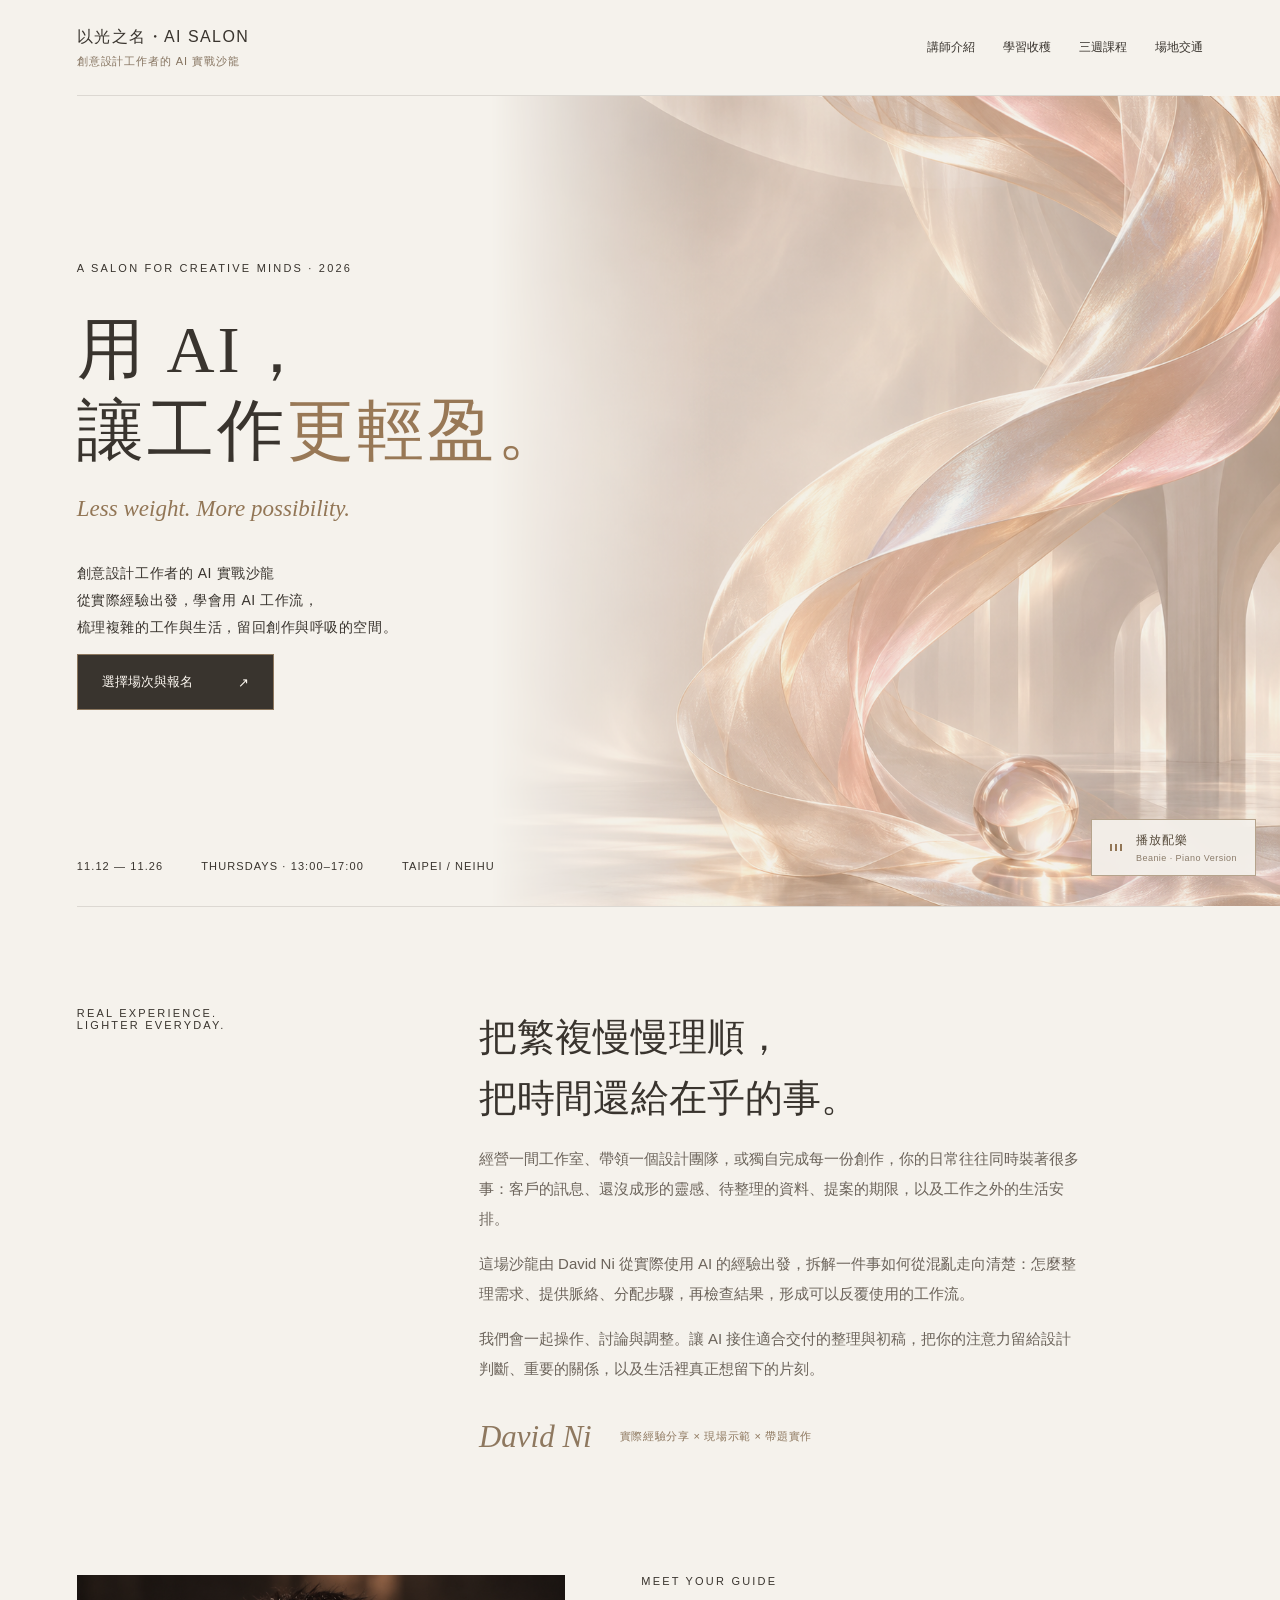
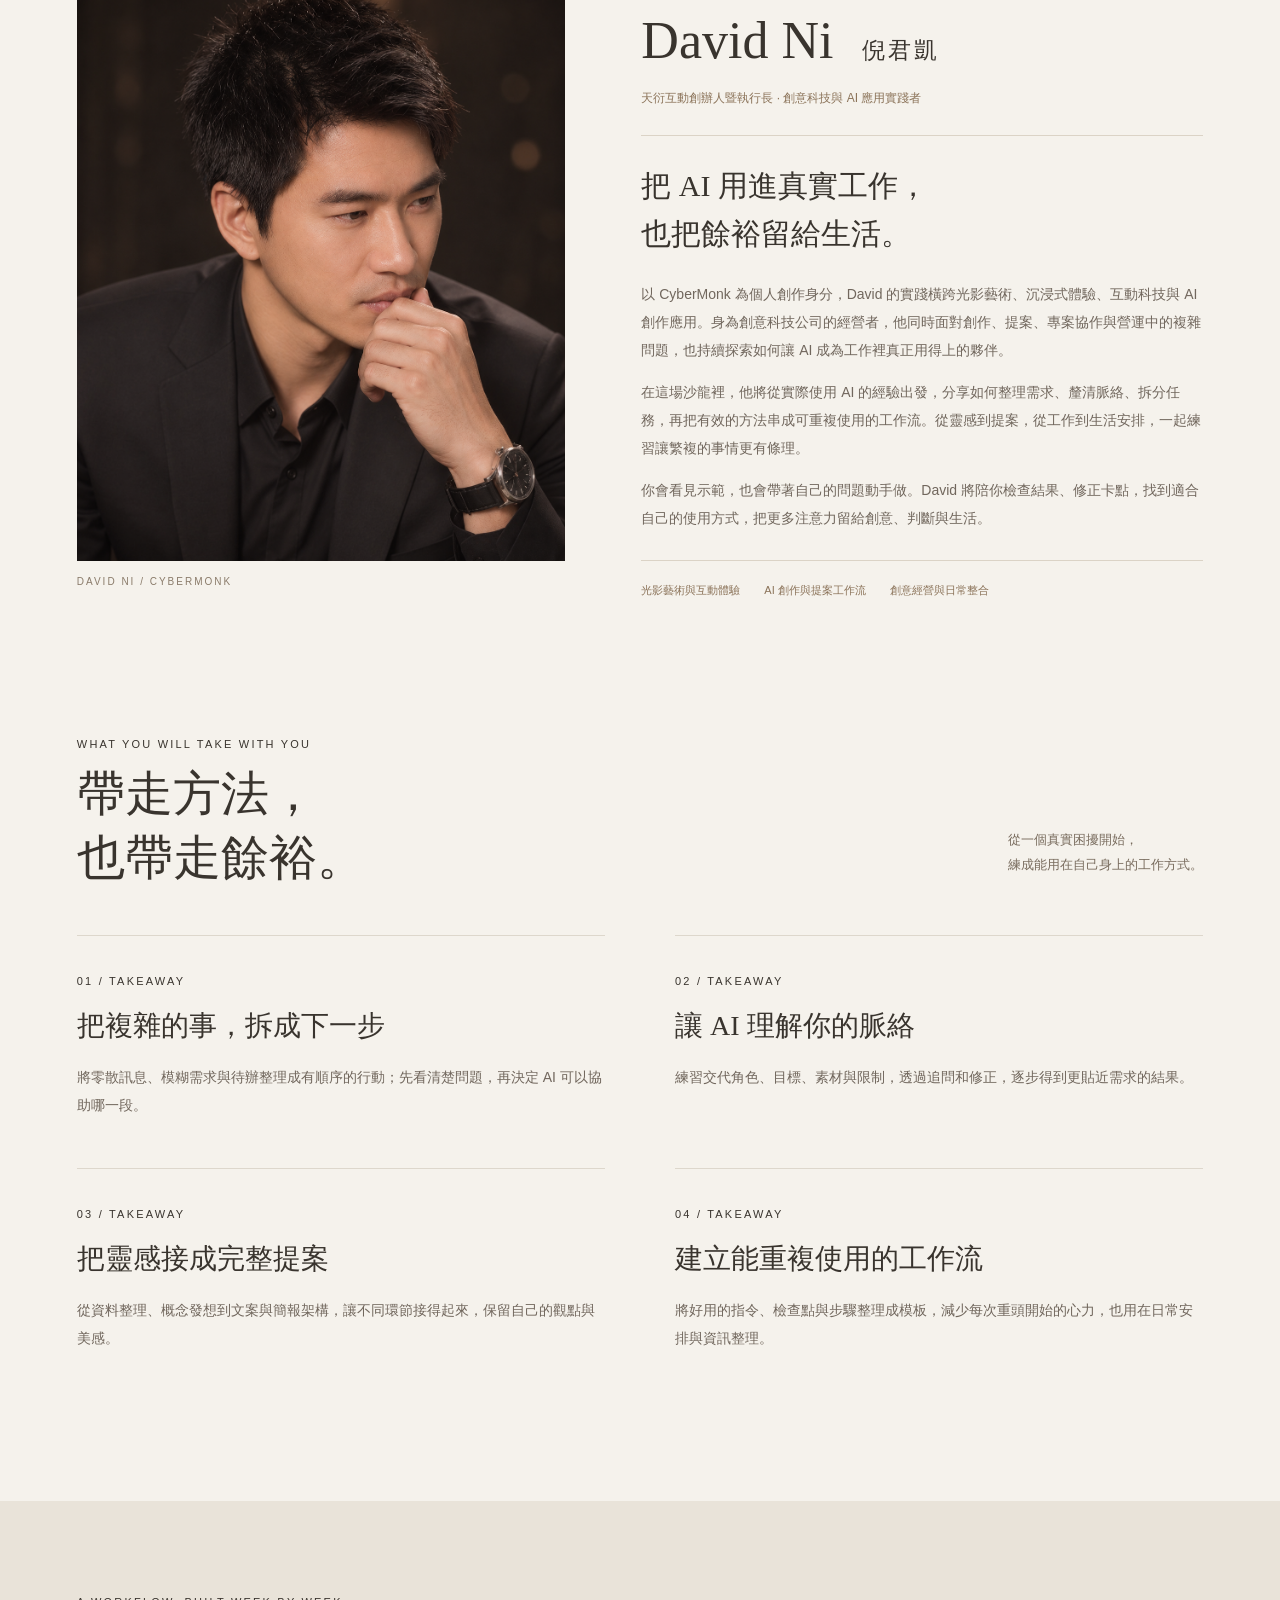
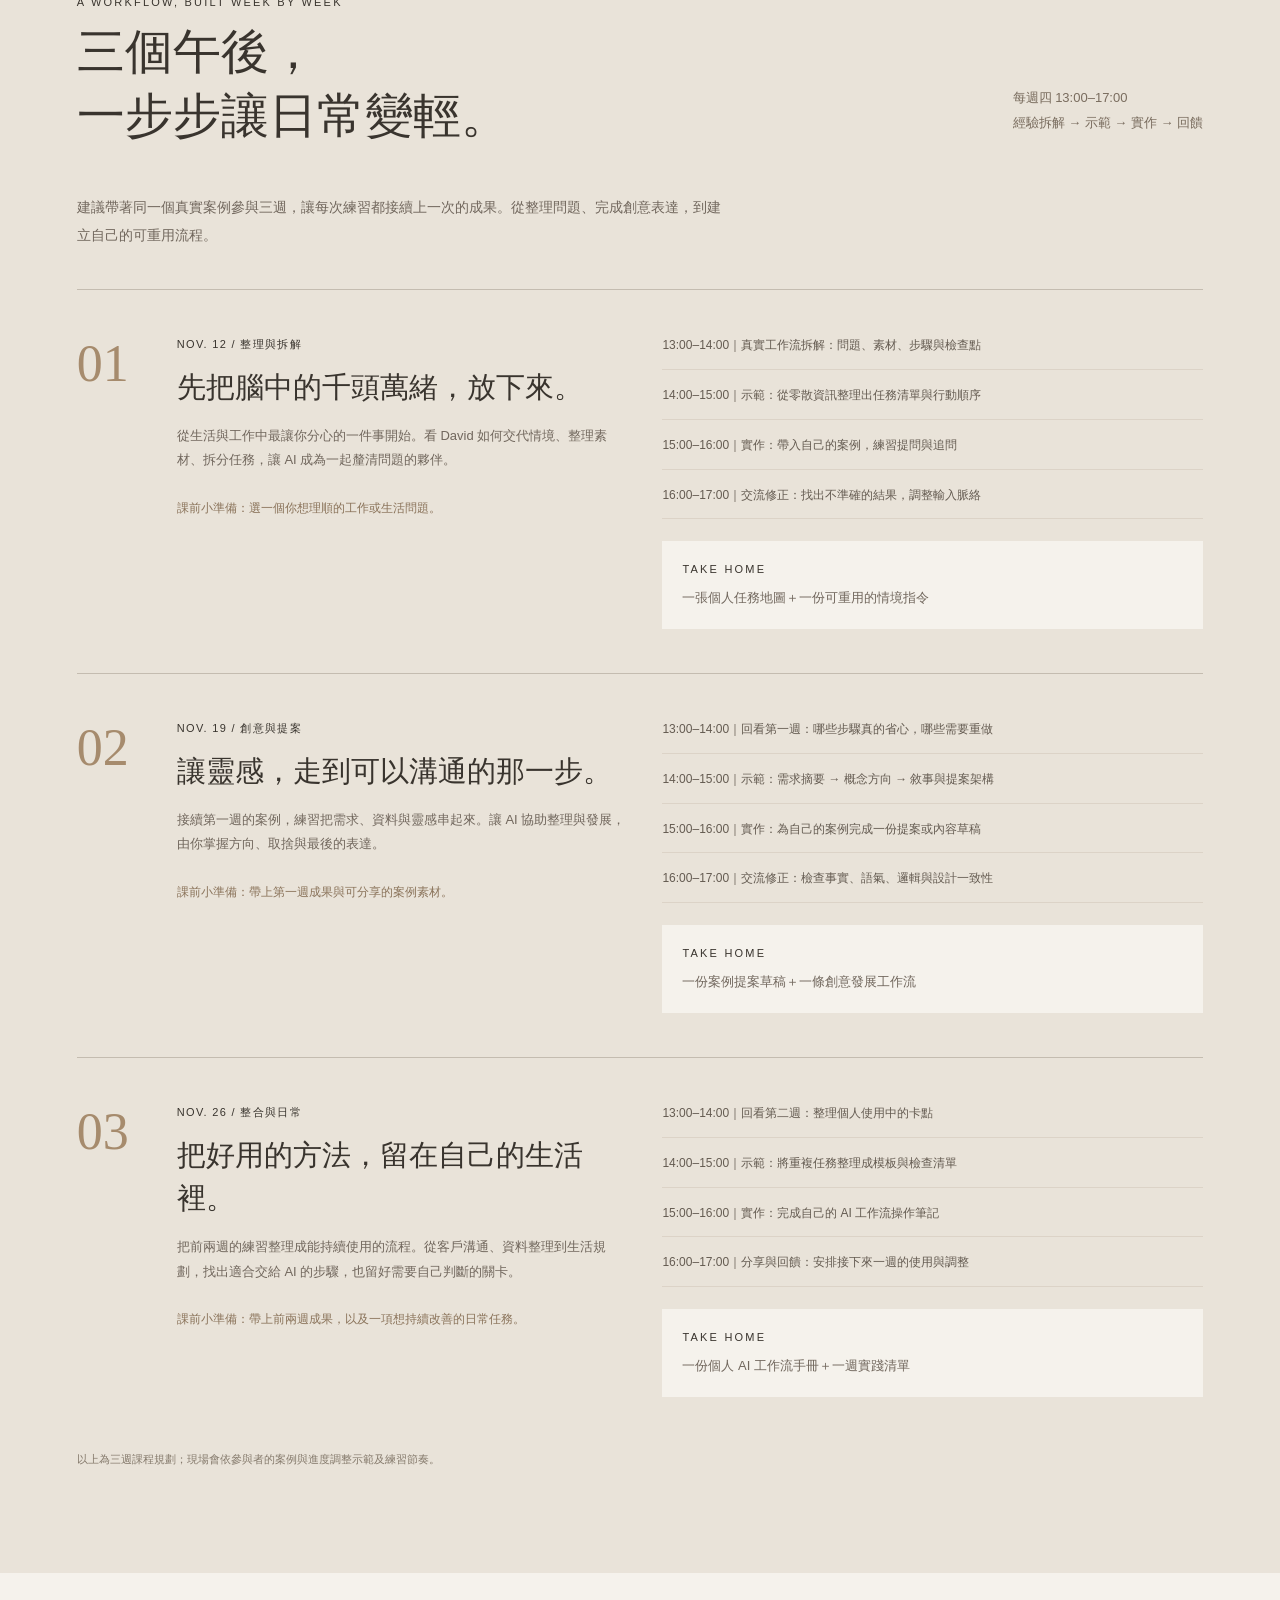
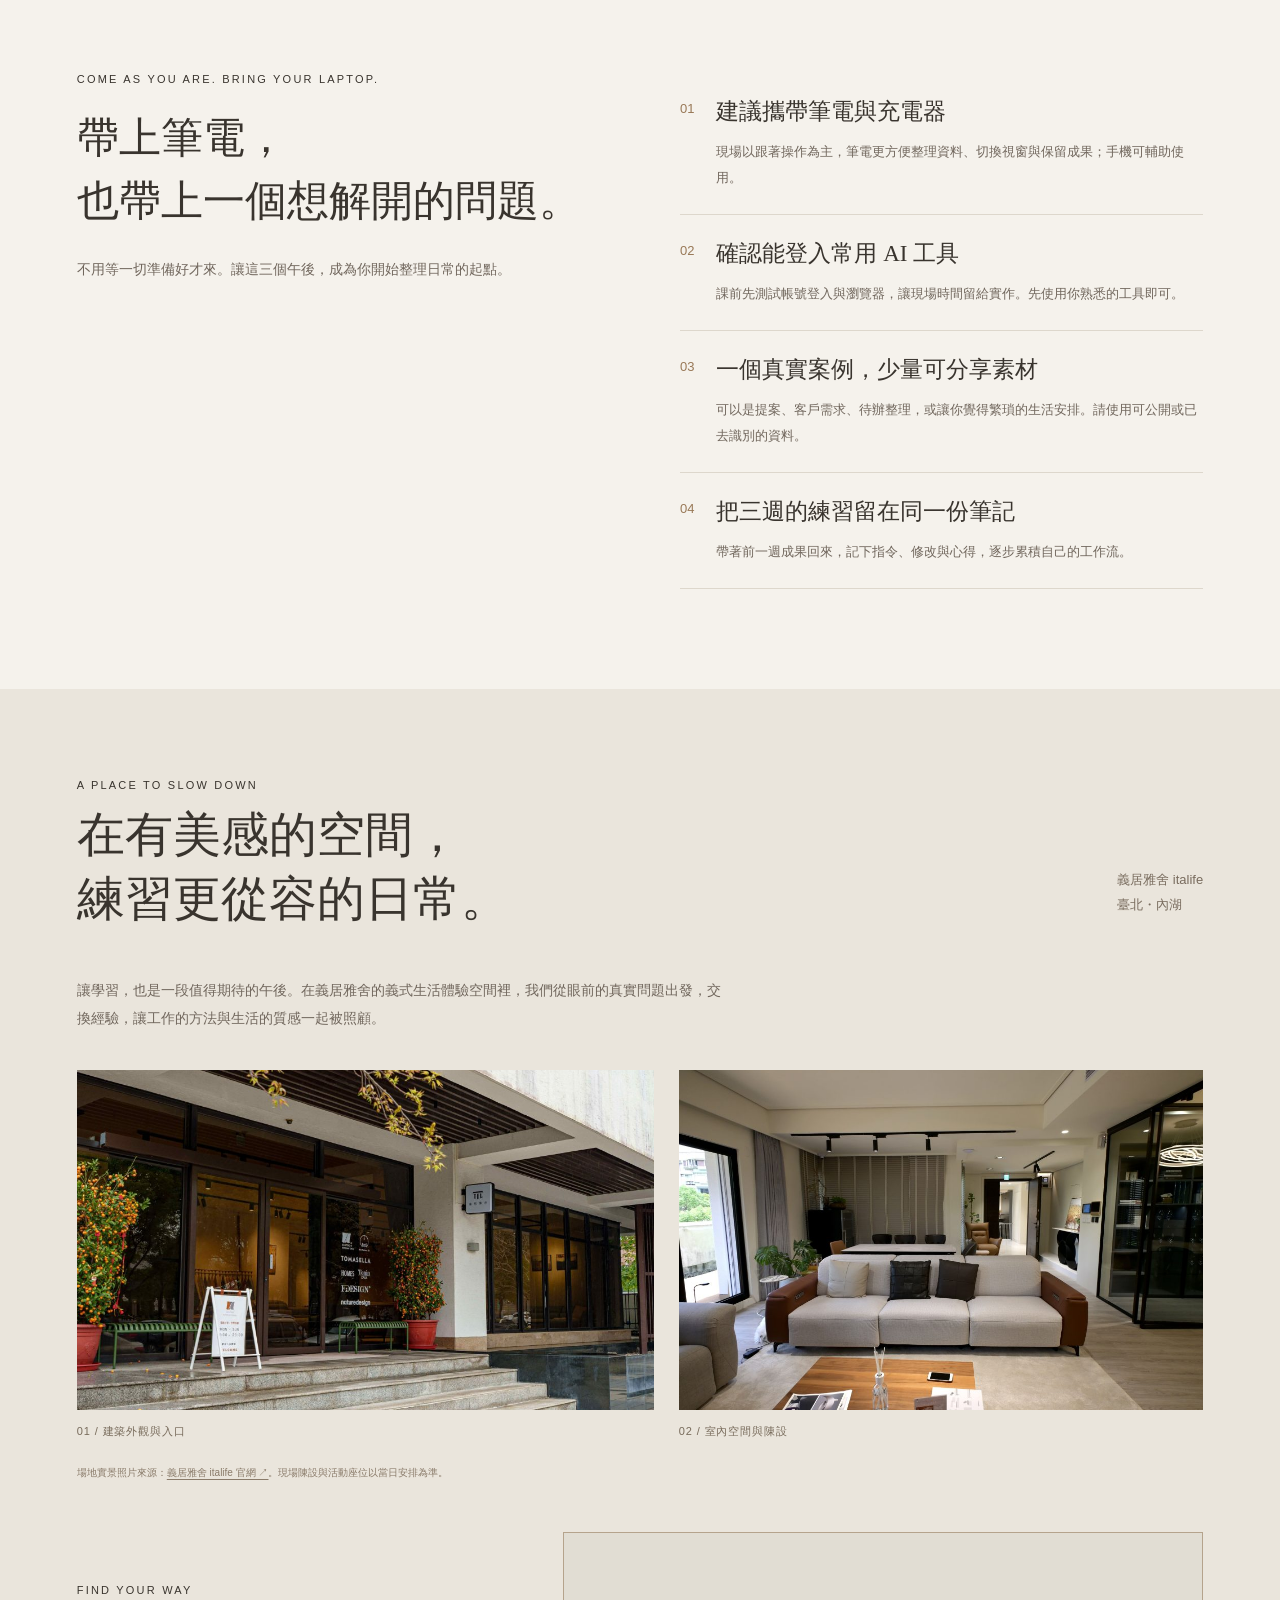
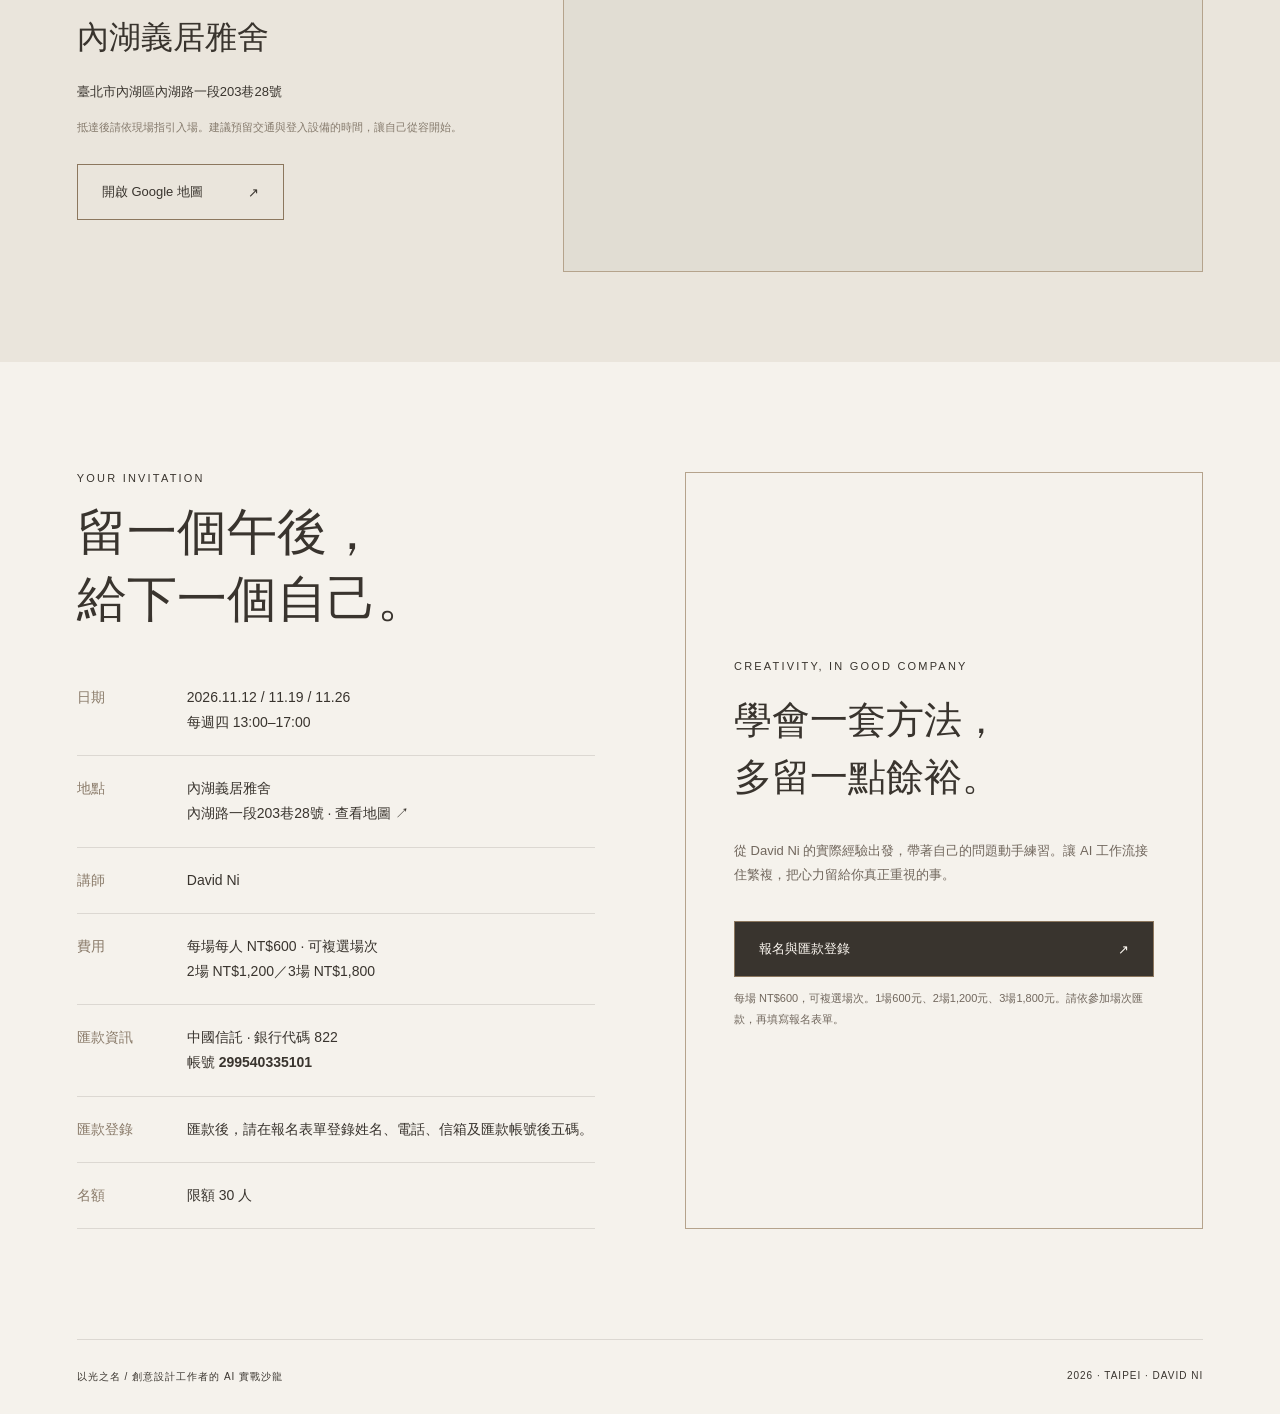
==== commit 3a90b2ff: "Set explicit line break in learning outcomes heading" ====
--- a/index.html
+++ b/index.html
@@ -1 +1 @@
-<!DOCTYPE html><html lang="zh-Hant"><head><meta charset="utf-8"><meta name="viewport" content="width=device-width,initial-scale=1"><title>以光之名｜創意設計工作者的 AI 實戰沙龍</title><meta name="description" content="David Ni 帶領的三週 AI 實戰沙龍。11/12、11/19、11/26，內湖義居雅舍。"><link rel="stylesheet" href="style.css"></head><body><div class="wrap"><nav><a class="brand" href="#"><span class="brand-title">以光之名・AI SALON</span><span class="brand-subtitle">創意設計工作者的 AI 實戰沙龍</span></a><div class="links"><a href="#speaker">講師介紹</a><a href="#learn">學習收穫</a><a href="#program">三週課程</a><a href="#venue">場地交通</a></div></nav><main><section class="hero" data-screen-label="首頁主視覺"><img class="art" src="imgs/silk.png" alt="珍珠白絲綢在香檳光中流動的藝術裝置"><div class="hero-copy"><div class="eyebrow">A SALON FOR CREATIVE MINDS · 2026</div><h1>用 AI，<br>讓工作<em>更輕盈。</em></h1><div class="english serif">Less weight. More possibility.</div><p class="sub">創意設計工作者的 AI 實戰沙龍<br>從實際經驗出發，學會用 AI 工作流，<br>梳理複雜的工作與生活，留回創作與呼吸的空間。</p><a class="btn" href="#join">選擇場次與報名 <span>↗</span></a></div><div class="hero-foot"><span>11.12 — 11.26</span><span>THURSDAYS · 13:00–17:00</span><span>TAIPEI / NEIHU</span></div></section><section class="intro" data-screen-label="沙龍理念"><div class="eyebrow">REAL EXPERIENCE.<br>LIGHTER EVERYDAY.</div><div><h2>把繁複慢慢理順，<br>把時間還給在乎的事。</h2><p>經營一間工作室、帶領一個設計團隊，或獨自完成每一份創作，你的日常往往同時裝著很多事：客戶的訊息、還沒成形的靈感、待整理的資料、提案的期限，以及工作之外的生活安排。</p><p>這場沙龍由 David Ni 從實際使用 AI 的經驗出發，拆解一件事如何從混亂走向清楚：怎麼整理需求、提供脈絡、分配步驟，再檢查結果，形成可以反覆使用的工作流。</p><p>我們會一起操作、討論與調整。讓 AI 接住適合交付的整理與初稿，把你的注意力留給設計判斷、重要的關係，以及生活裡真正想留下的片刻。</p><div class="signature"><span class="serif">David Ni</span><span>實際經驗分享 × 現場示範 × 帶題實作</span></div></div></section></main></div><section class="speaker wrap" id="speaker" data-screen-label="David Ni 講師介紹"><figure class="speaker-photo"><img src="imgs/david-ni-soft.png" alt="David Ni 黑色西裝托腮側向形象照" loading="lazy"><figcaption>DAVID NI / CYBERMONK</figcaption></figure><div class="speaker-copy"><div class="eyebrow">MEET YOUR GUIDE</div><h2>David Ni <span>倪君凱</span></h2><p class="speaker-role">天衍互動創辦人暨執行長 · 創意科技與 AI 應用實踐者</p><h3>把 AI 用進真實工作，<br>也把餘裕留給生活。</h3><p>以 CyberMonk 為個人創作身分，David 的實踐橫跨光影藝術、沉浸式體驗、互動科技與 AI 創作應用。身為創意科技公司的經營者，他同時面對創作、提案、專案協作與營運中的複雜問題，也持續探索如何讓 AI 成為工作裡真正用得上的夥伴。</p><p>在這場沙龍裡，他將從實際使用 AI 的經驗出發，分享如何整理需求、釐清脈絡、拆分任務，再把有效的方法串成可重複使用的工作流。從靈感到提案，從工作到生活安排，一起練習讓繁複的事情更有條理。</p><p>你會看見示範，也會帶著自己的問題動手做。David 將陪你檢查結果、修正卡點，找到適合自己的使用方式，把更多注意力留給創意、判斷與生活。</p><div class="speaker-topics"><span>光影藝術與互動體驗</span><span>AI 創作與提案工作流</span><span>創意經營與日常整合</span></div></div></section><section class="outcomes wrap" id="learn" data-screen-label="學習收穫"><div class="section-head"><div><div class="eyebrow">WHAT YOU WILL TAKE WITH YOU</div><h2>帶走方法，也帶走餘裕。</h2></div><p class="section-lead">從一個真實困擾開始，<br>練成能用在自己身上的工作方式。</p></div><div class="outcome-grid"><article class="outcome"><span class="eyebrow">01 / TAKEAWAY</span><h3>把複雜的事，拆成下一步</h3><p>將零散訊息、模糊需求與待辦整理成有順序的行動；先看清楚問題，再決定 AI 可以協助哪一段。</p></article><article class="outcome"><span class="eyebrow">02 / TAKEAWAY</span><h3>讓 AI 理解你的脈絡</h3><p>練習交代角色、目標、素材與限制，透過追問和修正，逐步得到更貼近需求的結果。</p></article><article class="outcome"><span class="eyebrow">03 / TAKEAWAY</span><h3>把靈感接成完整提案</h3><p>從資料整理、概念發想到文案與簡報架構，讓不同環節接得起來，保留自己的觀點與美感。</p></article><article class="outcome"><span class="eyebrow">04 / TAKEAWAY</span><h3>建立能重複使用的工作流</h3><p>將好用的指令、檢查點與步驟整理成模板，減少每次重頭開始的心力，也用在日常安排與資訊整理。</p></article></div></section><section class="program" id="program" data-screen-label="三週課程進度"><div class="wrap"><div class="section-head"><div><div class="eyebrow">A WORKFLOW, BUILT WEEK BY WEEK</div><h2>三個午後，<br>一步步讓日常變輕。</h2></div><p class="section-lead">每週四 13:00–17:00<br>經驗拆解 → 示範 → 實作 → 回饋</p></div><p class="program-intro">建議帶著同一個真實案例參與三週，讓每次練習都接續上一次的成果。從整理問題、完成創意表達，到建立自己的可重用流程。</p><article class="session expanded"><div class="num">01</div><div class="session-summary"><span class="date">NOV. 12 / 整理與拆解</span><h3>先把腦中的千頭萬緒，放下來。</h3><p>從生活與工作中最讓你分心的一件事開始。看 David 如何交代情境、整理素材、拆分任務，讓 AI 成為一起釐清問題的夥伴。</p><p class="session-prep">課前小準備：選一個你想理順的工作或生活問題。</p></div><div class="session-work"><ul class="agenda"><li>13:00–14:00｜真實工作流拆解：問題、素材、步驟與檢查點</li><li>14:00–15:00｜示範：從零散資訊整理出任務清單與行動順序</li><li>15:00–16:00｜實作：帶入自己的案例，練習提問與追問</li><li>16:00–17:00｜交流修正：找出不準確的結果，調整輸入脈絡</li></ul><div class="take-home"><span class="eyebrow">TAKE HOME</span><p>一張個人任務地圖＋一份可重用的情境指令</p></div></div></article><article class="session expanded"><div class="num">02</div><div class="session-summary"><span class="date">NOV. 19 / 創意與提案</span><h3>讓靈感，走到可以溝通的那一步。</h3><p>接續第一週的案例，練習把需求、資料與靈感串起來。讓 AI 協助整理與發展，由你掌握方向、取捨與最後的表達。</p><p class="session-prep">課前小準備：帶上第一週成果與可分享的案例素材。</p></div><div class="session-work"><ul class="agenda"><li>13:00–14:00｜回看第一週：哪些步驟真的省心，哪些需要重做</li><li>14:00–15:00｜示範：需求摘要 → 概念方向 → 敘事與提案架構</li><li>15:00–16:00｜實作：為自己的案例完成一份提案或內容草稿</li><li>16:00–17:00｜交流修正：檢查事實、語氣、邏輯與設計一致性</li></ul><div class="take-home"><span class="eyebrow">TAKE HOME</span><p>一份案例提案草稿＋一條創意發展工作流</p></div></div></article><article class="session expanded"><div class="num">03</div><div class="session-summary"><span class="date">NOV. 26 / 整合與日常</span><h3>把好用的方法，留在自己的生活裡。</h3><p>把前兩週的練習整理成能持續使用的流程。從客戶溝通、資料整理到生活規劃，找出適合交給 AI 的步驟，也留好需要自己判斷的關卡。</p><p class="session-prep">課前小準備：帶上前兩週成果，以及一項想持續改善的日常任務。</p></div><div class="session-work"><ul class="agenda"><li>13:00–14:00｜回看第二週：整理個人使用中的卡點</li><li>14:00–15:00｜示範：將重複任務整理成模板與檢查清單</li><li>15:00–16:00｜實作：完成自己的 AI 工作流操作筆記</li><li>16:00–17:00｜分享與回饋：安排接下來一週的使用與調整</li></ul><div class="take-home"><span class="eyebrow">TAKE HOME</span><p>一份個人 AI 工作流手冊＋一週實踐清單</p></div></div></article><p class="note">以上為三週課程規劃；現場會依參與者的案例與進度調整示範及練習節奏。</p></div></section><section class="prepare wrap" id="prepare" data-screen-label="行前準備"><div><div class="eyebrow">COME AS YOU ARE. BRING YOUR LAPTOP.</div><h2>帶上筆電，<br>也帶上一個想解開的問題。</h2><p>不用等一切準備好才來。讓這三個午後，成為你開始整理日常的起點。</p></div><div class="prepare-list"><article><span>01</span><div><h3>建議攜帶筆電與充電器</h3><p>現場以跟著操作為主，筆電更方便整理資料、切換視窗與保留成果；手機可輔助使用。</p></div></article><article><span>02</span><div><h3>確認能登入常用 AI 工具</h3><p>課前先測試帳號登入與瀏覽器，讓現場時間留給實作。先使用你熟悉的工具即可。</p></div></article><article><span>03</span><div><h3>一個真實案例，少量可分享素材</h3><p>可以是提案、客戶需求、待辦整理，或讓你覺得繁瑣的生活安排。請使用可公開或已去識別的資料。</p></div></article><article><span>04</span><div><h3>把三週的練習留在同一份筆記</h3><p>帶著前一週成果回來，記下指令、修改與心得，逐步累積自己的工作流。</p></div></article></div></section><section class="venue" id="venue" data-screen-label="場地與交通"><div class="wrap"><div class="section-head"><div><div class="eyebrow">A PLACE TO SLOW DOWN</div><h2>在有美感的空間，<br>練習更從容的日常。</h2></div><p class="section-lead">義居雅舍 italife<br>臺北・內湖</p></div><p class="venue-intro">讓學習，也是一段值得期待的午後。在義居雅舍的義式生活體驗空間裡，我們從眼前的真實問題出發，交換經驗，讓工作的方法與生活的質感一起被照顧。</p><div class="venue-gallery"><figure><img src="imgs/venue-interior.jpg" alt="義居雅舍實際外觀：玻璃入口、植栽與階梯" loading="lazy"><figcaption>01 / 建築外觀與入口</figcaption></figure><figure><img src="imgs/venue-detail.jpg" alt="義居雅舍實際室內：沙發、桌椅與自然採光" loading="lazy"><figcaption>02 / 室內空間與陳設</figcaption></figure></div><p class="photo-credit">場地實景照片來源：<a href="https://vitaitalian.com/italife/" target="_blank" rel="noopener">義居雅舍 italife 官網 ↗</a>。現場陳設與活動座位以當日安排為準。</p><div class="venue-location"><div><div class="eyebrow">FIND YOUR WAY</div><h3>內湖義居雅舍</h3><p>臺北市內湖區內湖路一段203巷28號</p><p class="note">抵達後請依現場指引入場。建議預留交通與登入設備的時間，讓自己從容開始。</p><a class="btn light" href="https://www.google.com/maps/search/?api=1&amp;query=義居雅舍%20臺北市內湖區內湖路一段203巷28號" target="_blank" rel="noopener">開啟 Google 地圖 <span>↗</span></a></div><iframe title="義居雅舍位置地圖" src="https://maps.google.com/maps?q=義居雅舍%20臺北市內湖區內湖路一段203巷28號&amp;output=embed&amp;hl=zh-TW&amp;z=16" loading="lazy" referrerpolicy="no-referrer-when-downgrade" allowfullscreen></iframe></div></div></section><div class="wrap"><section class="details" id="join" data-screen-label="參與資訊"><div><div class="eyebrow">YOUR INVITATION</div><h2>留一個午後，<br>給下一個自己。</h2><dl class="facts"><div class="fact"><dt>日期</dt><dd>2026.11.12 / 11.19 / 11.26<br>每週四 13:00–17:00</dd></div><div class="fact"><dt>地點</dt><dd>內湖義居雅舍<br><a href="#venue">內湖路一段203巷28號 · 查看地圖 ↗</a></dd></div><div class="fact"><dt>講師</dt><dd>David Ni</dd></div><div class="fact"><dt>費用</dt><dd>每場每人 NT$600 · 可複選場次<br>2場 NT$1,200／3場 NT$1,800</dd></div><div class="fact"><dt>匯款資訊</dt><dd>中國信託 · 銀行代碼 822<br>帳號 <strong class="bank-account">299540335101</strong></dd></div><div class="fact"><dt>匯款登錄</dt><dd>匯款後，請在報名表單登錄姓名、電話、信箱及匯款帳號後五碼。</dd></div><div class="fact"><dt>名額</dt><dd>限額 30 人</dd></div></dl></div><aside class="invitation"><span class="eyebrow">CREATIVITY, IN GOOD COMPANY</span><h3>學會一套方法，<br>多留一點餘裕。</h3><p>從 David Ni 的實際經驗出發，帶著自己的問題動手練習。讓 AI 工作流接住繁複，把心力留給你真正重視的事。</p><button class="btn" id="registration">報名與匯款登錄 <span>↗</span></button><p class="note">每場 NT$600，可複選場次。1場600元、2場1,200元、3場1,800元。請依參加場次匯款，再填寫報名表單。</p></aside></section><footer><span>以光之名 / 創意設計工作者的 AI 實戰沙龍</span><span>2026 · TAIPEI · DAVID NI</span></footer></div><dialog id="registration-dialog"><button class="close" aria-label="關閉">×</button><div class="eyebrow">RESERVE YOUR AFTERNOON</div><h2>完成匯款，登錄報名。</h2><p>每場 NT$600，可複選場次（2場1,200元／3場1,800元）。請匯款至中國信託（822），帳號 299540335101，再於 Google 表單填寫姓名、電話、信箱、匯款帳號後五碼、參加場次及匯款金額。主辦方將核對款項後確認報名。</p><p>11/12、11/19、11/26<br>13:00–17:00 · 內湖義居雅舍<br>每場每人 NT$600，匯款報名 · 限額 30 人</p><a class="btn" href="https://docs.google.com/forms/d/e/1FAIpQLScIHOlcCPnB-vMUe8Z1a5qZ0A2ckWNZBSgMWFApjirAPnbfQA/viewform" target="_blank" rel="noopener">填寫 Google 報名表單 <span>↗</span></a><button class="btn light" id="dismiss">稍後再填</button></dialog><audio id="salon-music" src="audio/beanie-piano.mp3" autoplay loop preload="metadata"></audio><button class="music-control" id="music-toggle" type="button" aria-label="播放背景音樂" aria-pressed="false"><span class="music-bars" aria-hidden="true"><i></i><i></i><i></i></span><span><span id="music-status">播放配樂</span><small>Beanie · Piano Version</small></span></button><script src="app.js"></script></body></html>+<!DOCTYPE html><html lang="zh-Hant"><head><meta charset="utf-8"><meta name="viewport" content="width=device-width,initial-scale=1"><title>以光之名｜創意設計工作者的 AI 實戰沙龍</title><meta name="description" content="David Ni 帶領的三週 AI 實戰沙龍。11/12、11/19、11/26，內湖義居雅舍。"><link rel="stylesheet" href="style.css"></head><body><div class="wrap"><nav><a class="brand" href="#"><span class="brand-title">以光之名・AI SALON</span><span class="brand-subtitle">創意設計工作者的 AI 實戰沙龍</span></a><div class="links"><a href="#speaker">講師介紹</a><a href="#learn">學習收穫</a><a href="#program">三週課程</a><a href="#venue">場地交通</a></div></nav><main><section class="hero" data-screen-label="首頁主視覺"><img class="art" src="imgs/silk.png" alt="珍珠白絲綢在香檳光中流動的藝術裝置"><div class="hero-copy"><div class="eyebrow">A SALON FOR CREATIVE MINDS · 2026</div><h1>用 AI，<br>讓工作<em>更輕盈。</em></h1><div class="english serif">Less weight. More possibility.</div><p class="sub">創意設計工作者的 AI 實戰沙龍<br>從實際經驗出發，學會用 AI 工作流，<br>梳理複雜的工作與生活，留回創作與呼吸的空間。</p><a class="btn" href="#join">選擇場次與報名 <span>↗</span></a></div><div class="hero-foot"><span>11.12 — 11.26</span><span>THURSDAYS · 13:00–17:00</span><span>TAIPEI / NEIHU</span></div></section><section class="intro" data-screen-label="沙龍理念"><div class="eyebrow">REAL EXPERIENCE.<br>LIGHTER EVERYDAY.</div><div><h2>把繁複慢慢理順，<br>把時間還給在乎的事。</h2><p>經營一間工作室、帶領一個設計團隊，或獨自完成每一份創作，你的日常往往同時裝著很多事：客戶的訊息、還沒成形的靈感、待整理的資料、提案的期限，以及工作之外的生活安排。</p><p>這場沙龍由 David Ni 從實際使用 AI 的經驗出發，拆解一件事如何從混亂走向清楚：怎麼整理需求、提供脈絡、分配步驟，再檢查結果，形成可以反覆使用的工作流。</p><p>我們會一起操作、討論與調整。讓 AI 接住適合交付的整理與初稿，把你的注意力留給設計判斷、重要的關係，以及生活裡真正想留下的片刻。</p><div class="signature"><span class="serif">David Ni</span><span>實際經驗分享 × 現場示範 × 帶題實作</span></div></div></section></main></div><section class="speaker wrap" id="speaker" data-screen-label="David Ni 講師介紹"><figure class="speaker-photo"><img src="imgs/david-ni-soft.png" alt="David Ni 黑色西裝托腮側向形象照" loading="lazy"><figcaption>DAVID NI / CYBERMONK</figcaption></figure><div class="speaker-copy"><div class="eyebrow">MEET YOUR GUIDE</div><h2>David Ni <span>倪君凱</span></h2><p class="speaker-role">天衍互動創辦人暨執行長 · 創意科技與 AI 應用實踐者</p><h3>把 AI 用進真實工作，<br>也把餘裕留給生活。</h3><p>以 CyberMonk 為個人創作身分，David 的實踐橫跨光影藝術、沉浸式體驗、互動科技與 AI 創作應用。身為創意科技公司的經營者，他同時面對創作、提案、專案協作與營運中的複雜問題，也持續探索如何讓 AI 成為工作裡真正用得上的夥伴。</p><p>在這場沙龍裡，他將從實際使用 AI 的經驗出發，分享如何整理需求、釐清脈絡、拆分任務，再把有效的方法串成可重複使用的工作流。從靈感到提案，從工作到生活安排，一起練習讓繁複的事情更有條理。</p><p>你會看見示範，也會帶著自己的問題動手做。David 將陪你檢查結果、修正卡點，找到適合自己的使用方式，把更多注意力留給創意、判斷與生活。</p><div class="speaker-topics"><span>光影藝術與互動體驗</span><span>AI 創作與提案工作流</span><span>創意經營與日常整合</span></div></div></section><section class="outcomes wrap" id="learn" data-screen-label="學習收穫"><div class="section-head"><div><div class="eyebrow">WHAT YOU WILL TAKE WITH YOU</div><h2>帶走方法，<br>也帶走餘裕。</h2></div><p class="section-lead">從一個真實困擾開始，<br>練成能用在自己身上的工作方式。</p></div><div class="outcome-grid"><article class="outcome"><span class="eyebrow">01 / TAKEAWAY</span><h3>把複雜的事，拆成下一步</h3><p>將零散訊息、模糊需求與待辦整理成有順序的行動；先看清楚問題，再決定 AI 可以協助哪一段。</p></article><article class="outcome"><span class="eyebrow">02 / TAKEAWAY</span><h3>讓 AI 理解你的脈絡</h3><p>練習交代角色、目標、素材與限制，透過追問和修正，逐步得到更貼近需求的結果。</p></article><article class="outcome"><span class="eyebrow">03 / TAKEAWAY</span><h3>把靈感接成完整提案</h3><p>從資料整理、概念發想到文案與簡報架構，讓不同環節接得起來，保留自己的觀點與美感。</p></article><article class="outcome"><span class="eyebrow">04 / TAKEAWAY</span><h3>建立能重複使用的工作流</h3><p>將好用的指令、檢查點與步驟整理成模板，減少每次重頭開始的心力，也用在日常安排與資訊整理。</p></article></div></section><section class="program" id="program" data-screen-label="三週課程進度"><div class="wrap"><div class="section-head"><div><div class="eyebrow">A WORKFLOW, BUILT WEEK BY WEEK</div><h2>三個午後，<br>一步步讓日常變輕。</h2></div><p class="section-lead">每週四 13:00–17:00<br>經驗拆解 → 示範 → 實作 → 回饋</p></div><p class="program-intro">建議帶著同一個真實案例參與三週，讓每次練習都接續上一次的成果。從整理問題、完成創意表達，到建立自己的可重用流程。</p><article class="session expanded"><div class="num">01</div><div class="session-summary"><span class="date">NOV. 12 / 整理與拆解</span><h3>先把腦中的千頭萬緒，放下來。</h3><p>從生活與工作中最讓你分心的一件事開始。看 David 如何交代情境、整理素材、拆分任務，讓 AI 成為一起釐清問題的夥伴。</p><p class="session-prep">課前小準備：選一個你想理順的工作或生活問題。</p></div><div class="session-work"><ul class="agenda"><li>13:00–14:00｜真實工作流拆解：問題、素材、步驟與檢查點</li><li>14:00–15:00｜示範：從零散資訊整理出任務清單與行動順序</li><li>15:00–16:00｜實作：帶入自己的案例，練習提問與追問</li><li>16:00–17:00｜交流修正：找出不準確的結果，調整輸入脈絡</li></ul><div class="take-home"><span class="eyebrow">TAKE HOME</span><p>一張個人任務地圖＋一份可重用的情境指令</p></div></div></article><article class="session expanded"><div class="num">02</div><div class="session-summary"><span class="date">NOV. 19 / 創意與提案</span><h3>讓靈感，走到可以溝通的那一步。</h3><p>接續第一週的案例，練習把需求、資料與靈感串起來。讓 AI 協助整理與發展，由你掌握方向、取捨與最後的表達。</p><p class="session-prep">課前小準備：帶上第一週成果與可分享的案例素材。</p></div><div class="session-work"><ul class="agenda"><li>13:00–14:00｜回看第一週：哪些步驟真的省心，哪些需要重做</li><li>14:00–15:00｜示範：需求摘要 → 概念方向 → 敘事與提案架構</li><li>15:00–16:00｜實作：為自己的案例完成一份提案或內容草稿</li><li>16:00–17:00｜交流修正：檢查事實、語氣、邏輯與設計一致性</li></ul><div class="take-home"><span class="eyebrow">TAKE HOME</span><p>一份案例提案草稿＋一條創意發展工作流</p></div></div></article><article class="session expanded"><div class="num">03</div><div class="session-summary"><span class="date">NOV. 26 / 整合與日常</span><h3>把好用的方法，留在自己的生活裡。</h3><p>把前兩週的練習整理成能持續使用的流程。從客戶溝通、資料整理到生活規劃，找出適合交給 AI 的步驟，也留好需要自己判斷的關卡。</p><p class="session-prep">課前小準備：帶上前兩週成果，以及一項想持續改善的日常任務。</p></div><div class="session-work"><ul class="agenda"><li>13:00–14:00｜回看第二週：整理個人使用中的卡點</li><li>14:00–15:00｜示範：將重複任務整理成模板與檢查清單</li><li>15:00–16:00｜實作：完成自己的 AI 工作流操作筆記</li><li>16:00–17:00｜分享與回饋：安排接下來一週的使用與調整</li></ul><div class="take-home"><span class="eyebrow">TAKE HOME</span><p>一份個人 AI 工作流手冊＋一週實踐清單</p></div></div></article><p class="note">以上為三週課程規劃；現場會依參與者的案例與進度調整示範及練習節奏。</p></div></section><section class="prepare wrap" id="prepare" data-screen-label="行前準備"><div><div class="eyebrow">COME AS YOU ARE. BRING YOUR LAPTOP.</div><h2>帶上筆電，<br>也帶上一個想解開的問題。</h2><p>不用等一切準備好才來。讓這三個午後，成為你開始整理日常的起點。</p></div><div class="prepare-list"><article><span>01</span><div><h3>建議攜帶筆電與充電器</h3><p>現場以跟著操作為主，筆電更方便整理資料、切換視窗與保留成果；手機可輔助使用。</p></div></article><article><span>02</span><div><h3>確認能登入常用 AI 工具</h3><p>課前先測試帳號登入與瀏覽器，讓現場時間留給實作。先使用你熟悉的工具即可。</p></div></article><article><span>03</span><div><h3>一個真實案例，少量可分享素材</h3><p>可以是提案、客戶需求、待辦整理，或讓你覺得繁瑣的生活安排。請使用可公開或已去識別的資料。</p></div></article><article><span>04</span><div><h3>把三週的練習留在同一份筆記</h3><p>帶著前一週成果回來，記下指令、修改與心得，逐步累積自己的工作流。</p></div></article></div></section><section class="venue" id="venue" data-screen-label="場地與交通"><div class="wrap"><div class="section-head"><div><div class="eyebrow">A PLACE TO SLOW DOWN</div><h2>在有美感的空間，<br>練習更從容的日常。</h2></div><p class="section-lead">義居雅舍 italife<br>臺北・內湖</p></div><p class="venue-intro">讓學習，也是一段值得期待的午後。在義居雅舍的義式生活體驗空間裡，我們從眼前的真實問題出發，交換經驗，讓工作的方法與生活的質感一起被照顧。</p><div class="venue-gallery"><figure><img src="imgs/venue-interior.jpg" alt="義居雅舍實際外觀：玻璃入口、植栽與階梯" loading="lazy"><figcaption>01 / 建築外觀與入口</figcaption></figure><figure><img src="imgs/venue-detail.jpg" alt="義居雅舍實際室內：沙發、桌椅與自然採光" loading="lazy"><figcaption>02 / 室內空間與陳設</figcaption></figure></div><p class="photo-credit">場地實景照片來源：<a href="https://vitaitalian.com/italife/" target="_blank" rel="noopener">義居雅舍 italife 官網 ↗</a>。現場陳設與活動座位以當日安排為準。</p><div class="venue-location"><div><div class="eyebrow">FIND YOUR WAY</div><h3>內湖義居雅舍</h3><p>臺北市內湖區內湖路一段203巷28號</p><p class="note">抵達後請依現場指引入場。建議預留交通與登入設備的時間，讓自己從容開始。</p><a class="btn light" href="https://www.google.com/maps/search/?api=1&amp;query=義居雅舍%20臺北市內湖區內湖路一段203巷28號" target="_blank" rel="noopener">開啟 Google 地圖 <span>↗</span></a></div><iframe title="義居雅舍位置地圖" src="https://maps.google.com/maps?q=義居雅舍%20臺北市內湖區內湖路一段203巷28號&amp;output=embed&amp;hl=zh-TW&amp;z=16" loading="lazy" referrerpolicy="no-referrer-when-downgrade" allowfullscreen></iframe></div></div></section><div class="wrap"><section class="details" id="join" data-screen-label="參與資訊"><div><div class="eyebrow">YOUR INVITATION</div><h2>留一個午後，<br>給下一個自己。</h2><dl class="facts"><div class="fact"><dt>日期</dt><dd>2026.11.12 / 11.19 / 11.26<br>每週四 13:00–17:00</dd></div><div class="fact"><dt>地點</dt><dd>內湖義居雅舍<br><a href="#venue">內湖路一段203巷28號 · 查看地圖 ↗</a></dd></div><div class="fact"><dt>講師</dt><dd>David Ni</dd></div><div class="fact"><dt>費用</dt><dd>每場每人 NT$600 · 可複選場次<br>2場 NT$1,200／3場 NT$1,800</dd></div><div class="fact"><dt>匯款資訊</dt><dd>中國信託 · 銀行代碼 822<br>帳號 <strong class="bank-account">299540335101</strong></dd></div><div class="fact"><dt>匯款登錄</dt><dd>匯款後，請在報名表單登錄姓名、電話、信箱及匯款帳號後五碼。</dd></div><div class="fact"><dt>名額</dt><dd>限額 30 人</dd></div></dl></div><aside class="invitation"><span class="eyebrow">CREATIVITY, IN GOOD COMPANY</span><h3>學會一套方法，<br>多留一點餘裕。</h3><p>從 David Ni 的實際經驗出發，帶著自己的問題動手練習。讓 AI 工作流接住繁複，把心力留給你真正重視的事。</p><button class="btn" id="registration">報名與匯款登錄 <span>↗</span></button><p class="note">每場 NT$600，可複選場次。1場600元、2場1,200元、3場1,800元。請依參加場次匯款，再填寫報名表單。</p></aside></section><footer><span>以光之名 / 創意設計工作者的 AI 實戰沙龍</span><span>2026 · TAIPEI · DAVID NI</span></footer></div><dialog id="registration-dialog"><button class="close" aria-label="關閉">×</button><div class="eyebrow">RESERVE YOUR AFTERNOON</div><h2>完成匯款，登錄報名。</h2><p>每場 NT$600，可複選場次（2場1,200元／3場1,800元）。請匯款至中國信託（822），帳號 299540335101，再於 Google 表單填寫姓名、電話、信箱、匯款帳號後五碼、參加場次及匯款金額。主辦方將核對款項後確認報名。</p><p>11/12、11/19、11/26<br>13:00–17:00 · 內湖義居雅舍<br>每場每人 NT$600，匯款報名 · 限額 30 人</p><a class="btn" href="https://docs.google.com/forms/d/e/1FAIpQLScIHOlcCPnB-vMUe8Z1a5qZ0A2ckWNZBSgMWFApjirAPnbfQA/viewform" target="_blank" rel="noopener">填寫 Google 報名表單 <span>↗</span></a><button class="btn light" id="dismiss">稍後再填</button></dialog><audio id="salon-music" src="audio/beanie-piano.mp3" autoplay loop preload="metadata"></audio><button class="music-control" id="music-toggle" type="button" aria-label="播放背景音樂" aria-pressed="false"><span class="music-bars" aria-hidden="true"><i></i><i></i><i></i></span><span><span id="music-status">播放配樂</span><small>Beanie · Piano Version</small></span></button><script src="app.js"></script></body></html>
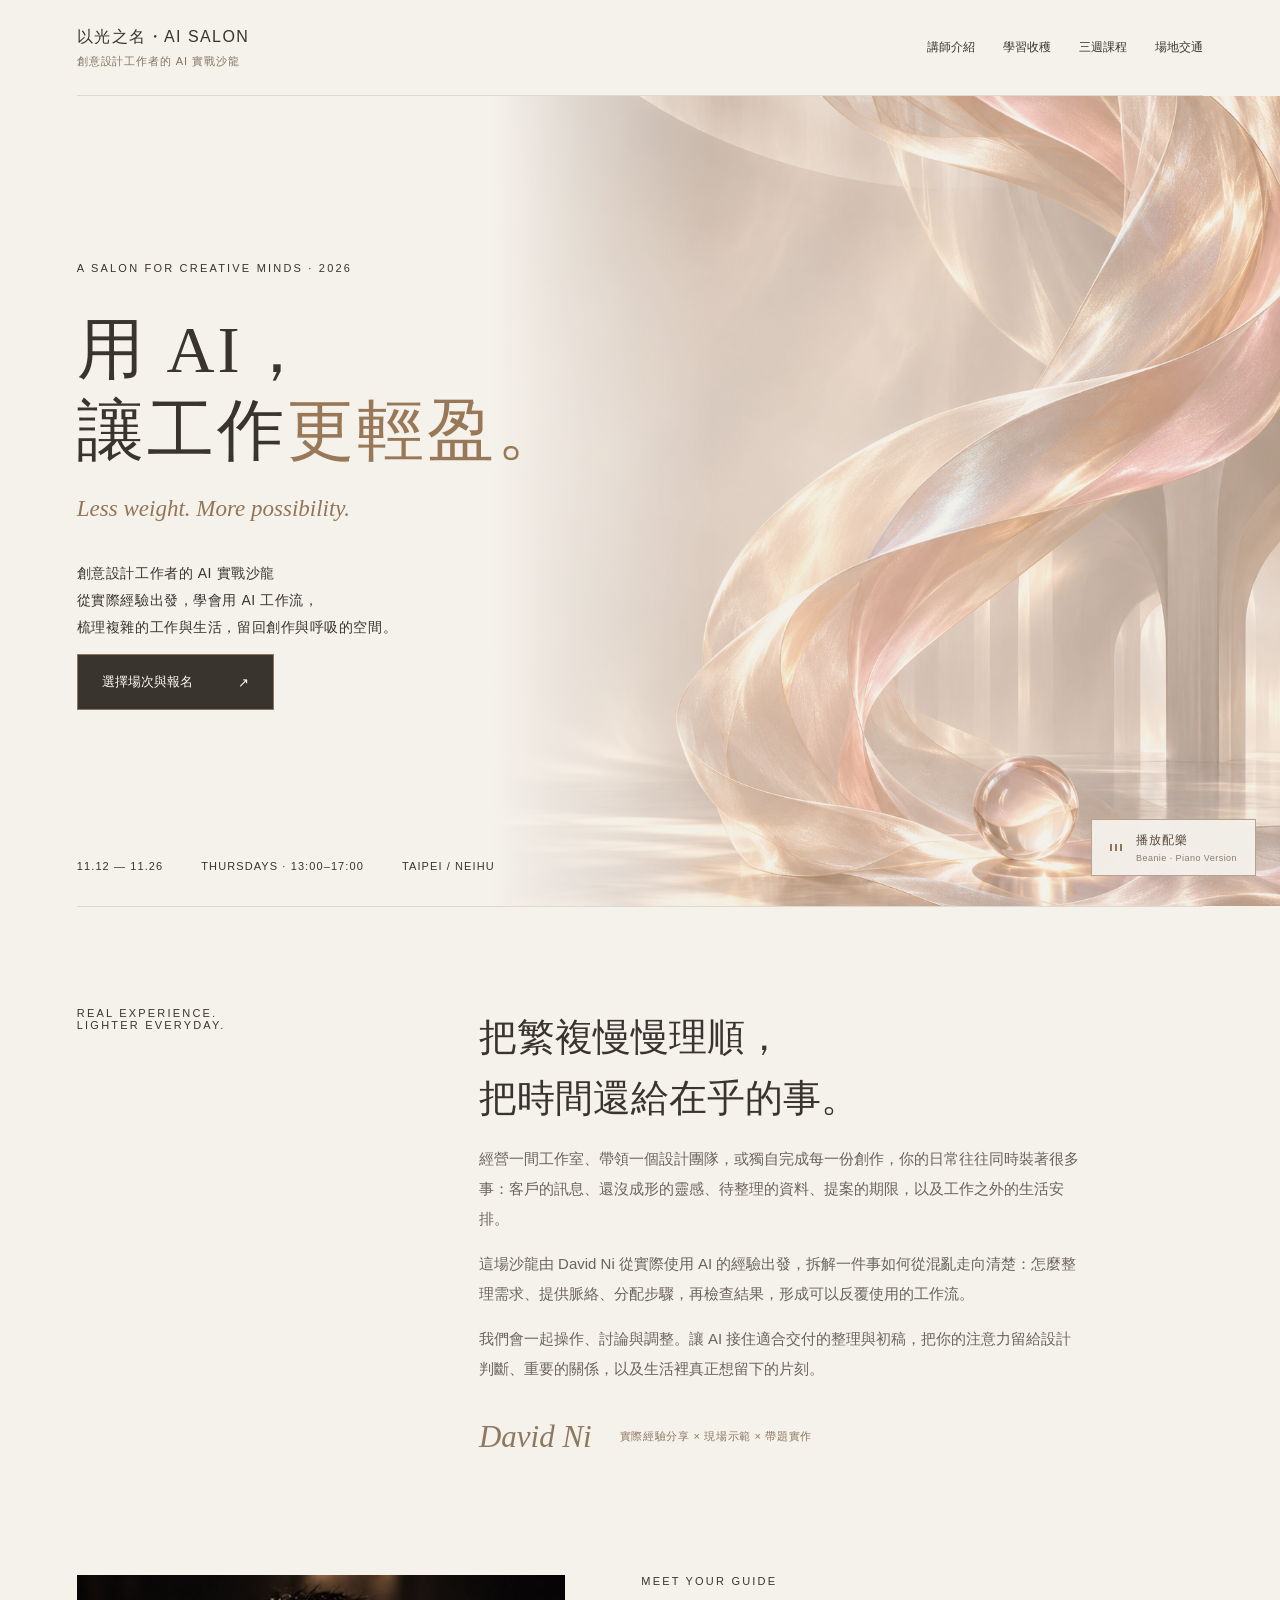
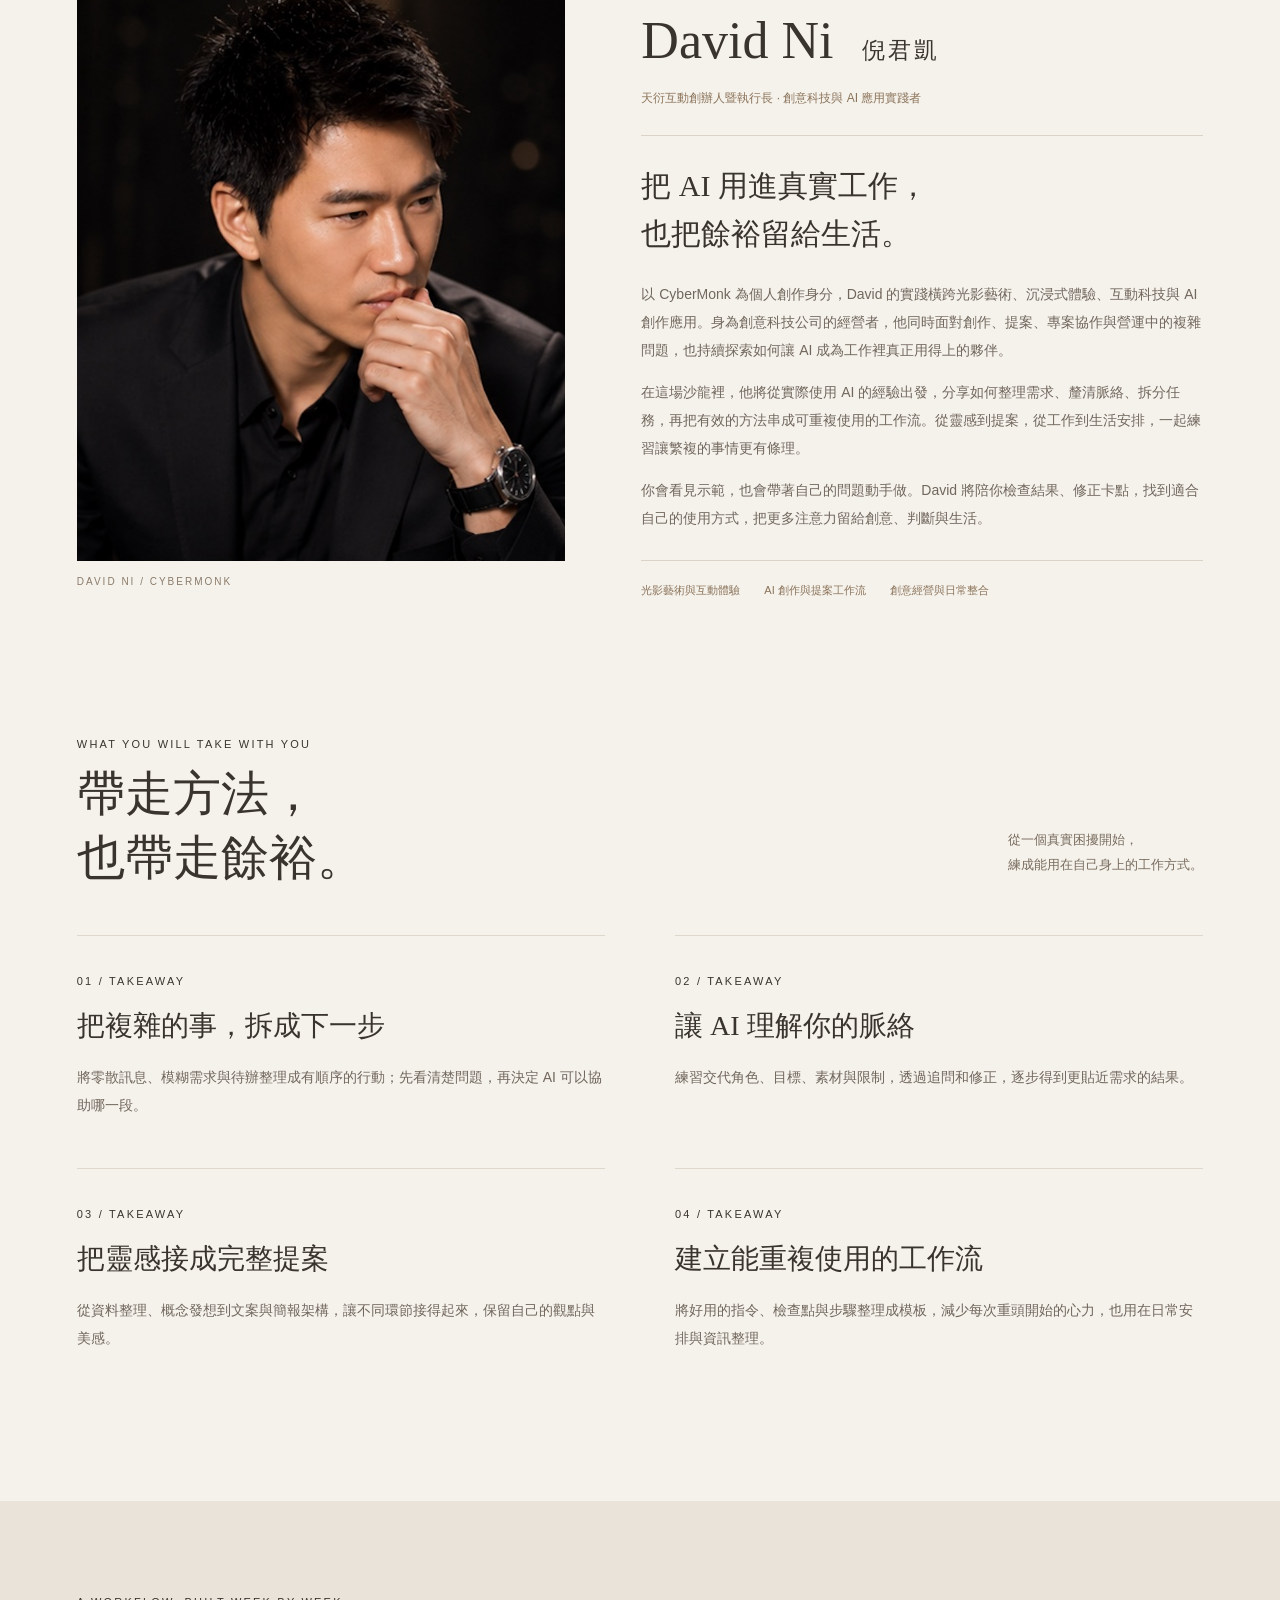
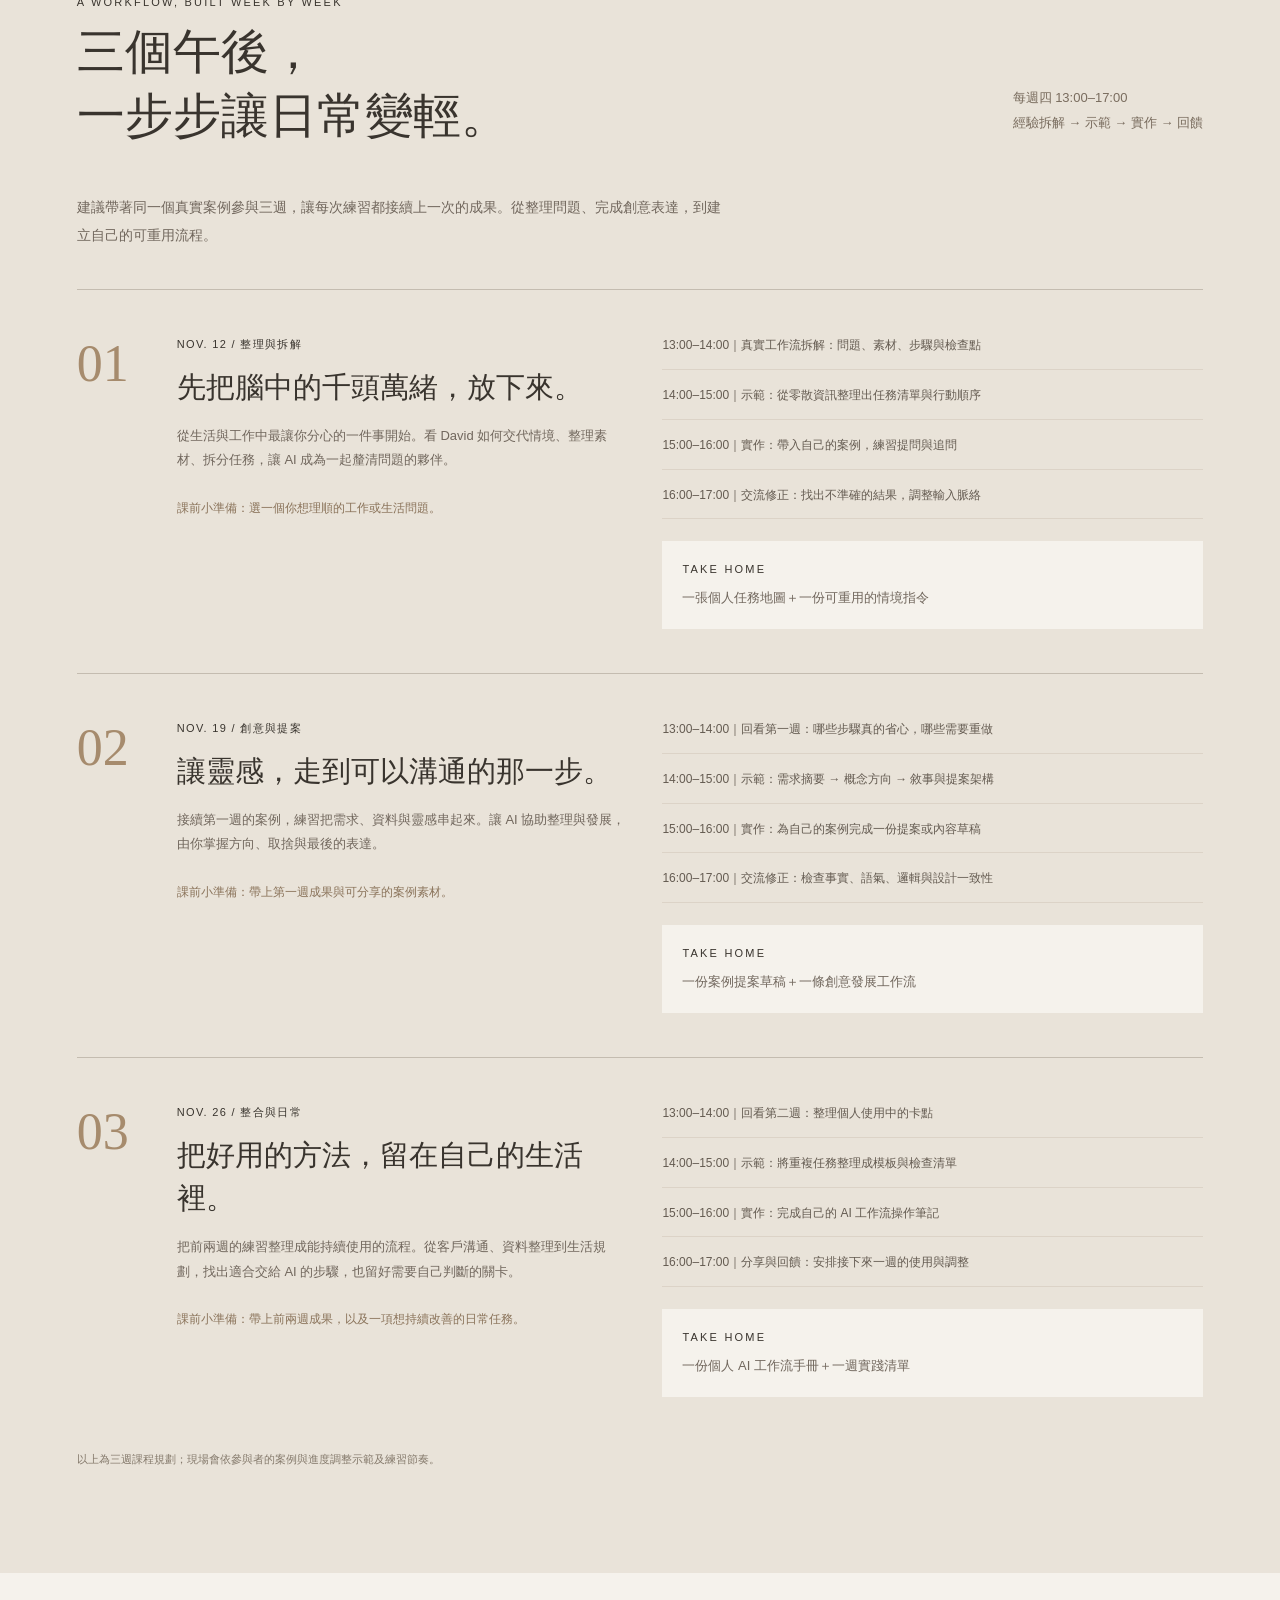
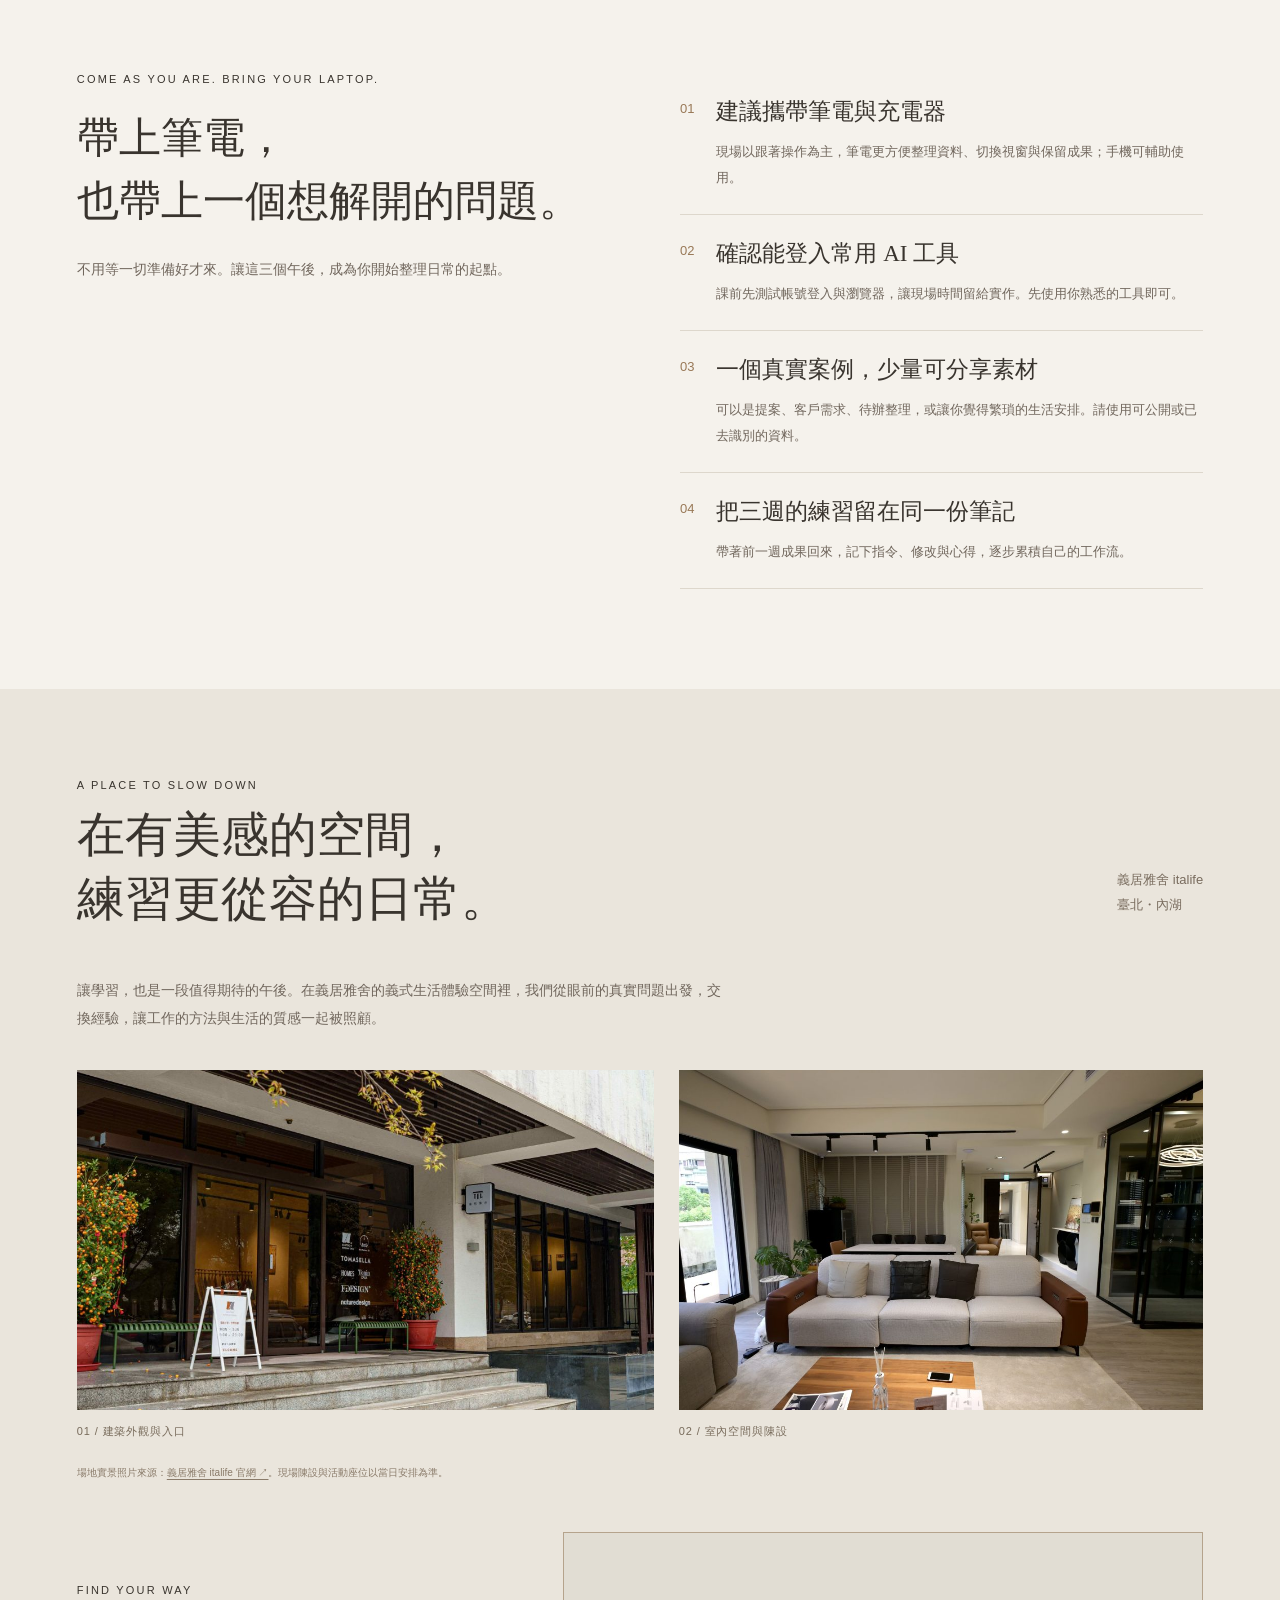
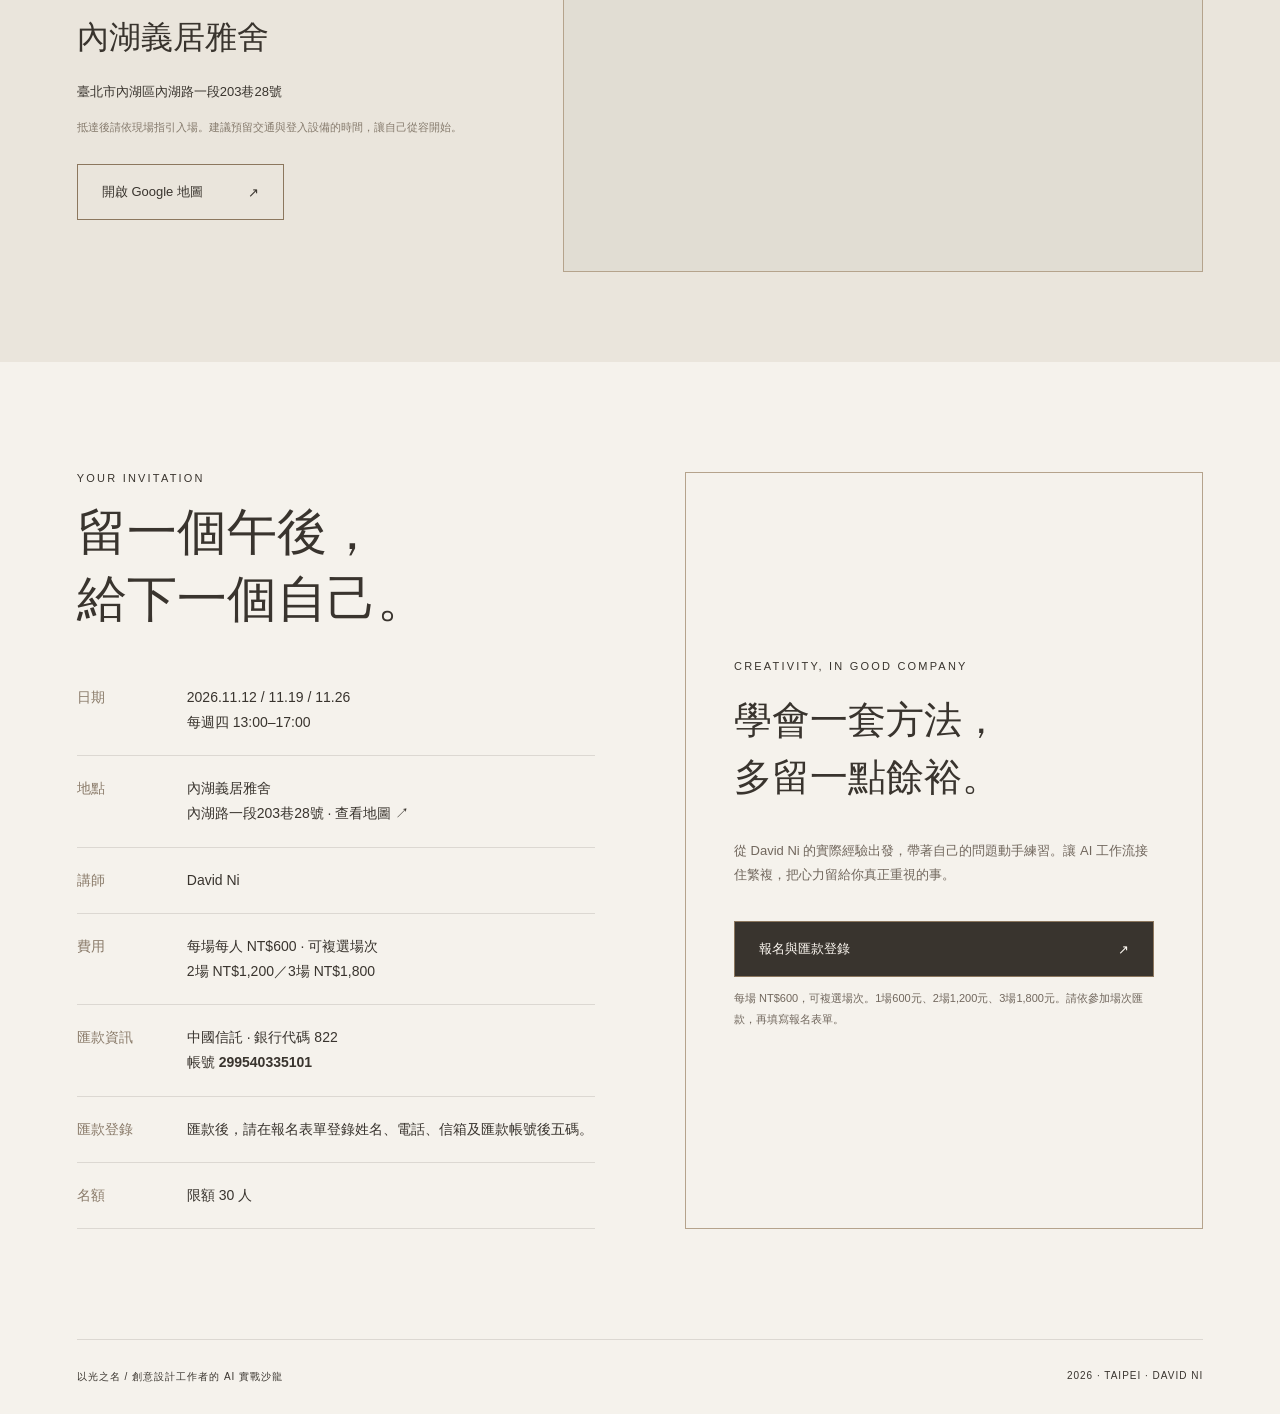
==== commit 0725cd99: "Restore original speaker portrait" ====
--- a/index.html
+++ b/index.html
@@ -1 +1 @@
-<!DOCTYPE html><html lang="zh-Hant"><head><meta charset="utf-8"><meta name="viewport" content="width=device-width,initial-scale=1"><title>以光之名｜創意設計工作者的 AI 實戰沙龍</title><meta name="description" content="David Ni 帶領的三週 AI 實戰沙龍。11/12、11/19、11/26，內湖義居雅舍。"><link rel="stylesheet" href="style.css"></head><body><div class="wrap"><nav><a class="brand" href="#"><span class="brand-title">以光之名・AI SALON</span><span class="brand-subtitle">創意設計工作者的 AI 實戰沙龍</span></a><div class="links"><a href="#speaker">講師介紹</a><a href="#learn">學習收穫</a><a href="#program">三週課程</a><a href="#venue">場地交通</a></div></nav><main><section class="hero" data-screen-label="首頁主視覺"><img class="art" src="imgs/silk.png" alt="珍珠白絲綢在香檳光中流動的藝術裝置"><div class="hero-copy"><div class="eyebrow">A SALON FOR CREATIVE MINDS · 2026</div><h1>用 AI，<br>讓工作<em>更輕盈。</em></h1><div class="english serif">Less weight. More possibility.</div><p class="sub">創意設計工作者的 AI 實戰沙龍<br>從實際經驗出發，學會用 AI 工作流，<br>梳理複雜的工作與生活，留回創作與呼吸的空間。</p><a class="btn" href="#join">選擇場次與報名 <span>↗</span></a></div><div class="hero-foot"><span>11.12 — 11.26</span><span>THURSDAYS · 13:00–17:00</span><span>TAIPEI / NEIHU</span></div></section><section class="intro" data-screen-label="沙龍理念"><div class="eyebrow">REAL EXPERIENCE.<br>LIGHTER EVERYDAY.</div><div><h2>把繁複慢慢理順，<br>把時間還給在乎的事。</h2><p>經營一間工作室、帶領一個設計團隊，或獨自完成每一份創作，你的日常往往同時裝著很多事：客戶的訊息、還沒成形的靈感、待整理的資料、提案的期限，以及工作之外的生活安排。</p><p>這場沙龍由 David Ni 從實際使用 AI 的經驗出發，拆解一件事如何從混亂走向清楚：怎麼整理需求、提供脈絡、分配步驟，再檢查結果，形成可以反覆使用的工作流。</p><p>我們會一起操作、討論與調整。讓 AI 接住適合交付的整理與初稿，把你的注意力留給設計判斷、重要的關係，以及生活裡真正想留下的片刻。</p><div class="signature"><span class="serif">David Ni</span><span>實際經驗分享 × 現場示範 × 帶題實作</span></div></div></section></main></div><section class="speaker wrap" id="speaker" data-screen-label="David Ni 講師介紹"><figure class="speaker-photo"><img src="imgs/david-ni-soft.png" alt="David Ni 黑色西裝托腮側向形象照" loading="lazy"><figcaption>DAVID NI / CYBERMONK</figcaption></figure><div class="speaker-copy"><div class="eyebrow">MEET YOUR GUIDE</div><h2>David Ni <span>倪君凱</span></h2><p class="speaker-role">天衍互動創辦人暨執行長 · 創意科技與 AI 應用實踐者</p><h3>把 AI 用進真實工作，<br>也把餘裕留給生活。</h3><p>以 CyberMonk 為個人創作身分，David 的實踐橫跨光影藝術、沉浸式體驗、互動科技與 AI 創作應用。身為創意科技公司的經營者，他同時面對創作、提案、專案協作與營運中的複雜問題，也持續探索如何讓 AI 成為工作裡真正用得上的夥伴。</p><p>在這場沙龍裡，他將從實際使用 AI 的經驗出發，分享如何整理需求、釐清脈絡、拆分任務，再把有效的方法串成可重複使用的工作流。從靈感到提案，從工作到生活安排，一起練習讓繁複的事情更有條理。</p><p>你會看見示範，也會帶著自己的問題動手做。David 將陪你檢查結果、修正卡點，找到適合自己的使用方式，把更多注意力留給創意、判斷與生活。</p><div class="speaker-topics"><span>光影藝術與互動體驗</span><span>AI 創作與提案工作流</span><span>創意經營與日常整合</span></div></div></section><section class="outcomes wrap" id="learn" data-screen-label="學習收穫"><div class="section-head"><div><div class="eyebrow">WHAT YOU WILL TAKE WITH YOU</div><h2>帶走方法，<br>也帶走餘裕。</h2></div><p class="section-lead">從一個真實困擾開始，<br>練成能用在自己身上的工作方式。</p></div><div class="outcome-grid"><article class="outcome"><span class="eyebrow">01 / TAKEAWAY</span><h3>把複雜的事，拆成下一步</h3><p>將零散訊息、模糊需求與待辦整理成有順序的行動；先看清楚問題，再決定 AI 可以協助哪一段。</p></article><article class="outcome"><span class="eyebrow">02 / TAKEAWAY</span><h3>讓 AI 理解你的脈絡</h3><p>練習交代角色、目標、素材與限制，透過追問和修正，逐步得到更貼近需求的結果。</p></article><article class="outcome"><span class="eyebrow">03 / TAKEAWAY</span><h3>把靈感接成完整提案</h3><p>從資料整理、概念發想到文案與簡報架構，讓不同環節接得起來，保留自己的觀點與美感。</p></article><article class="outcome"><span class="eyebrow">04 / TAKEAWAY</span><h3>建立能重複使用的工作流</h3><p>將好用的指令、檢查點與步驟整理成模板，減少每次重頭開始的心力，也用在日常安排與資訊整理。</p></article></div></section><section class="program" id="program" data-screen-label="三週課程進度"><div class="wrap"><div class="section-head"><div><div class="eyebrow">A WORKFLOW, BUILT WEEK BY WEEK</div><h2>三個午後，<br>一步步讓日常變輕。</h2></div><p class="section-lead">每週四 13:00–17:00<br>經驗拆解 → 示範 → 實作 → 回饋</p></div><p class="program-intro">建議帶著同一個真實案例參與三週，讓每次練習都接續上一次的成果。從整理問題、完成創意表達，到建立自己的可重用流程。</p><article class="session expanded"><div class="num">01</div><div class="session-summary"><span class="date">NOV. 12 / 整理與拆解</span><h3>先把腦中的千頭萬緒，放下來。</h3><p>從生活與工作中最讓你分心的一件事開始。看 David 如何交代情境、整理素材、拆分任務，讓 AI 成為一起釐清問題的夥伴。</p><p class="session-prep">課前小準備：選一個你想理順的工作或生活問題。</p></div><div class="session-work"><ul class="agenda"><li>13:00–14:00｜真實工作流拆解：問題、素材、步驟與檢查點</li><li>14:00–15:00｜示範：從零散資訊整理出任務清單與行動順序</li><li>15:00–16:00｜實作：帶入自己的案例，練習提問與追問</li><li>16:00–17:00｜交流修正：找出不準確的結果，調整輸入脈絡</li></ul><div class="take-home"><span class="eyebrow">TAKE HOME</span><p>一張個人任務地圖＋一份可重用的情境指令</p></div></div></article><article class="session expanded"><div class="num">02</div><div class="session-summary"><span class="date">NOV. 19 / 創意與提案</span><h3>讓靈感，走到可以溝通的那一步。</h3><p>接續第一週的案例，練習把需求、資料與靈感串起來。讓 AI 協助整理與發展，由你掌握方向、取捨與最後的表達。</p><p class="session-prep">課前小準備：帶上第一週成果與可分享的案例素材。</p></div><div class="session-work"><ul class="agenda"><li>13:00–14:00｜回看第一週：哪些步驟真的省心，哪些需要重做</li><li>14:00–15:00｜示範：需求摘要 → 概念方向 → 敘事與提案架構</li><li>15:00–16:00｜實作：為自己的案例完成一份提案或內容草稿</li><li>16:00–17:00｜交流修正：檢查事實、語氣、邏輯與設計一致性</li></ul><div class="take-home"><span class="eyebrow">TAKE HOME</span><p>一份案例提案草稿＋一條創意發展工作流</p></div></div></article><article class="session expanded"><div class="num">03</div><div class="session-summary"><span class="date">NOV. 26 / 整合與日常</span><h3>把好用的方法，留在自己的生活裡。</h3><p>把前兩週的練習整理成能持續使用的流程。從客戶溝通、資料整理到生活規劃，找出適合交給 AI 的步驟，也留好需要自己判斷的關卡。</p><p class="session-prep">課前小準備：帶上前兩週成果，以及一項想持續改善的日常任務。</p></div><div class="session-work"><ul class="agenda"><li>13:00–14:00｜回看第二週：整理個人使用中的卡點</li><li>14:00–15:00｜示範：將重複任務整理成模板與檢查清單</li><li>15:00–16:00｜實作：完成自己的 AI 工作流操作筆記</li><li>16:00–17:00｜分享與回饋：安排接下來一週的使用與調整</li></ul><div class="take-home"><span class="eyebrow">TAKE HOME</span><p>一份個人 AI 工作流手冊＋一週實踐清單</p></div></div></article><p class="note">以上為三週課程規劃；現場會依參與者的案例與進度調整示範及練習節奏。</p></div></section><section class="prepare wrap" id="prepare" data-screen-label="行前準備"><div><div class="eyebrow">COME AS YOU ARE. BRING YOUR LAPTOP.</div><h2>帶上筆電，<br>也帶上一個想解開的問題。</h2><p>不用等一切準備好才來。讓這三個午後，成為你開始整理日常的起點。</p></div><div class="prepare-list"><article><span>01</span><div><h3>建議攜帶筆電與充電器</h3><p>現場以跟著操作為主，筆電更方便整理資料、切換視窗與保留成果；手機可輔助使用。</p></div></article><article><span>02</span><div><h3>確認能登入常用 AI 工具</h3><p>課前先測試帳號登入與瀏覽器，讓現場時間留給實作。先使用你熟悉的工具即可。</p></div></article><article><span>03</span><div><h3>一個真實案例，少量可分享素材</h3><p>可以是提案、客戶需求、待辦整理，或讓你覺得繁瑣的生活安排。請使用可公開或已去識別的資料。</p></div></article><article><span>04</span><div><h3>把三週的練習留在同一份筆記</h3><p>帶著前一週成果回來，記下指令、修改與心得，逐步累積自己的工作流。</p></div></article></div></section><section class="venue" id="venue" data-screen-label="場地與交通"><div class="wrap"><div class="section-head"><div><div class="eyebrow">A PLACE TO SLOW DOWN</div><h2>在有美感的空間，<br>練習更從容的日常。</h2></div><p class="section-lead">義居雅舍 italife<br>臺北・內湖</p></div><p class="venue-intro">讓學習，也是一段值得期待的午後。在義居雅舍的義式生活體驗空間裡，我們從眼前的真實問題出發，交換經驗，讓工作的方法與生活的質感一起被照顧。</p><div class="venue-gallery"><figure><img src="imgs/venue-interior.jpg" alt="義居雅舍實際外觀：玻璃入口、植栽與階梯" loading="lazy"><figcaption>01 / 建築外觀與入口</figcaption></figure><figure><img src="imgs/venue-detail.jpg" alt="義居雅舍實際室內：沙發、桌椅與自然採光" loading="lazy"><figcaption>02 / 室內空間與陳設</figcaption></figure></div><p class="photo-credit">場地實景照片來源：<a href="https://vitaitalian.com/italife/" target="_blank" rel="noopener">義居雅舍 italife 官網 ↗</a>。現場陳設與活動座位以當日安排為準。</p><div class="venue-location"><div><div class="eyebrow">FIND YOUR WAY</div><h3>內湖義居雅舍</h3><p>臺北市內湖區內湖路一段203巷28號</p><p class="note">抵達後請依現場指引入場。建議預留交通與登入設備的時間，讓自己從容開始。</p><a class="btn light" href="https://www.google.com/maps/search/?api=1&amp;query=義居雅舍%20臺北市內湖區內湖路一段203巷28號" target="_blank" rel="noopener">開啟 Google 地圖 <span>↗</span></a></div><iframe title="義居雅舍位置地圖" src="https://maps.google.com/maps?q=義居雅舍%20臺北市內湖區內湖路一段203巷28號&amp;output=embed&amp;hl=zh-TW&amp;z=16" loading="lazy" referrerpolicy="no-referrer-when-downgrade" allowfullscreen></iframe></div></div></section><div class="wrap"><section class="details" id="join" data-screen-label="參與資訊"><div><div class="eyebrow">YOUR INVITATION</div><h2>留一個午後，<br>給下一個自己。</h2><dl class="facts"><div class="fact"><dt>日期</dt><dd>2026.11.12 / 11.19 / 11.26<br>每週四 13:00–17:00</dd></div><div class="fact"><dt>地點</dt><dd>內湖義居雅舍<br><a href="#venue">內湖路一段203巷28號 · 查看地圖 ↗</a></dd></div><div class="fact"><dt>講師</dt><dd>David Ni</dd></div><div class="fact"><dt>費用</dt><dd>每場每人 NT$600 · 可複選場次<br>2場 NT$1,200／3場 NT$1,800</dd></div><div class="fact"><dt>匯款資訊</dt><dd>中國信託 · 銀行代碼 822<br>帳號 <strong class="bank-account">299540335101</strong></dd></div><div class="fact"><dt>匯款登錄</dt><dd>匯款後，請在報名表單登錄姓名、電話、信箱及匯款帳號後五碼。</dd></div><div class="fact"><dt>名額</dt><dd>限額 30 人</dd></div></dl></div><aside class="invitation"><span class="eyebrow">CREATIVITY, IN GOOD COMPANY</span><h3>學會一套方法，<br>多留一點餘裕。</h3><p>從 David Ni 的實際經驗出發，帶著自己的問題動手練習。讓 AI 工作流接住繁複，把心力留給你真正重視的事。</p><button class="btn" id="registration">報名與匯款登錄 <span>↗</span></button><p class="note">每場 NT$600，可複選場次。1場600元、2場1,200元、3場1,800元。請依參加場次匯款，再填寫報名表單。</p></aside></section><footer><span>以光之名 / 創意設計工作者的 AI 實戰沙龍</span><span>2026 · TAIPEI · DAVID NI</span></footer></div><dialog id="registration-dialog"><button class="close" aria-label="關閉">×</button><div class="eyebrow">RESERVE YOUR AFTERNOON</div><h2>完成匯款，登錄報名。</h2><p>每場 NT$600，可複選場次（2場1,200元／3場1,800元）。請匯款至中國信託（822），帳號 299540335101，再於 Google 表單填寫姓名、電話、信箱、匯款帳號後五碼、參加場次及匯款金額。主辦方將核對款項後確認報名。</p><p>11/12、11/19、11/26<br>13:00–17:00 · 內湖義居雅舍<br>每場每人 NT$600，匯款報名 · 限額 30 人</p><a class="btn" href="https://docs.google.com/forms/d/e/1FAIpQLScIHOlcCPnB-vMUe8Z1a5qZ0A2ckWNZBSgMWFApjirAPnbfQA/viewform" target="_blank" rel="noopener">填寫 Google 報名表單 <span>↗</span></a><button class="btn light" id="dismiss">稍後再填</button></dialog><audio id="salon-music" src="audio/beanie-piano.mp3" autoplay loop preload="metadata"></audio><button class="music-control" id="music-toggle" type="button" aria-label="播放背景音樂" aria-pressed="false"><span class="music-bars" aria-hidden="true"><i></i><i></i><i></i></span><span><span id="music-status">播放配樂</span><small>Beanie · Piano Version</small></span></button><script src="app.js"></script></body></html>+<!DOCTYPE html><html lang="zh-Hant"><head><meta charset="utf-8"><meta name="viewport" content="width=device-width,initial-scale=1"><title>以光之名｜創意設計工作者的 AI 實戰沙龍</title><meta name="description" content="David Ni 帶領的三週 AI 實戰沙龍。11/12、11/19、11/26，內湖義居雅舍。"><link rel="stylesheet" href="style.css"></head><body><div class="wrap"><nav><a class="brand" href="#"><span class="brand-title">以光之名・AI SALON</span><span class="brand-subtitle">創意設計工作者的 AI 實戰沙龍</span></a><div class="links"><a href="#speaker">講師介紹</a><a href="#learn">學習收穫</a><a href="#program">三週課程</a><a href="#venue">場地交通</a></div></nav><main><section class="hero" data-screen-label="首頁主視覺"><img class="art" src="imgs/silk.png" alt="珍珠白絲綢在香檳光中流動的藝術裝置"><div class="hero-copy"><div class="eyebrow">A SALON FOR CREATIVE MINDS · 2026</div><h1>用 AI，<br>讓工作<em>更輕盈。</em></h1><div class="english serif">Less weight. More possibility.</div><p class="sub">創意設計工作者的 AI 實戰沙龍<br>從實際經驗出發，學會用 AI 工作流，<br>梳理複雜的工作與生活，留回創作與呼吸的空間。</p><a class="btn" href="#join">選擇場次與報名 <span>↗</span></a></div><div class="hero-foot"><span>11.12 — 11.26</span><span>THURSDAYS · 13:00–17:00</span><span>TAIPEI / NEIHU</span></div></section><section class="intro" data-screen-label="沙龍理念"><div class="eyebrow">REAL EXPERIENCE.<br>LIGHTER EVERYDAY.</div><div><h2>把繁複慢慢理順，<br>把時間還給在乎的事。</h2><p>經營一間工作室、帶領一個設計團隊，或獨自完成每一份創作，你的日常往往同時裝著很多事：客戶的訊息、還沒成形的靈感、待整理的資料、提案的期限，以及工作之外的生活安排。</p><p>這場沙龍由 David Ni 從實際使用 AI 的經驗出發，拆解一件事如何從混亂走向清楚：怎麼整理需求、提供脈絡、分配步驟，再檢查結果，形成可以反覆使用的工作流。</p><p>我們會一起操作、討論與調整。讓 AI 接住適合交付的整理與初稿，把你的注意力留給設計判斷、重要的關係，以及生活裡真正想留下的片刻。</p><div class="signature"><span class="serif">David Ni</span><span>實際經驗分享 × 現場示範 × 帶題實作</span></div></div></section></main></div><section class="speaker wrap" id="speaker" data-screen-label="David Ni 講師介紹"><figure class="speaker-photo"><img src="imgs/david-ni-selected.png" alt="David Ni 黑色西裝托腮側向形象照" loading="lazy"><figcaption>DAVID NI / CYBERMONK</figcaption></figure><div class="speaker-copy"><div class="eyebrow">MEET YOUR GUIDE</div><h2>David Ni <span>倪君凱</span></h2><p class="speaker-role">天衍互動創辦人暨執行長 · 創意科技與 AI 應用實踐者</p><h3>把 AI 用進真實工作，<br>也把餘裕留給生活。</h3><p>以 CyberMonk 為個人創作身分，David 的實踐橫跨光影藝術、沉浸式體驗、互動科技與 AI 創作應用。身為創意科技公司的經營者，他同時面對創作、提案、專案協作與營運中的複雜問題，也持續探索如何讓 AI 成為工作裡真正用得上的夥伴。</p><p>在這場沙龍裡，他將從實際使用 AI 的經驗出發，分享如何整理需求、釐清脈絡、拆分任務，再把有效的方法串成可重複使用的工作流。從靈感到提案，從工作到生活安排，一起練習讓繁複的事情更有條理。</p><p>你會看見示範，也會帶著自己的問題動手做。David 將陪你檢查結果、修正卡點，找到適合自己的使用方式，把更多注意力留給創意、判斷與生活。</p><div class="speaker-topics"><span>光影藝術與互動體驗</span><span>AI 創作與提案工作流</span><span>創意經營與日常整合</span></div></div></section><section class="outcomes wrap" id="learn" data-screen-label="學習收穫"><div class="section-head"><div><div class="eyebrow">WHAT YOU WILL TAKE WITH YOU</div><h2>帶走方法，<br>也帶走餘裕。</h2></div><p class="section-lead">從一個真實困擾開始，<br>練成能用在自己身上的工作方式。</p></div><div class="outcome-grid"><article class="outcome"><span class="eyebrow">01 / TAKEAWAY</span><h3>把複雜的事，拆成下一步</h3><p>將零散訊息、模糊需求與待辦整理成有順序的行動；先看清楚問題，再決定 AI 可以協助哪一段。</p></article><article class="outcome"><span class="eyebrow">02 / TAKEAWAY</span><h3>讓 AI 理解你的脈絡</h3><p>練習交代角色、目標、素材與限制，透過追問和修正，逐步得到更貼近需求的結果。</p></article><article class="outcome"><span class="eyebrow">03 / TAKEAWAY</span><h3>把靈感接成完整提案</h3><p>從資料整理、概念發想到文案與簡報架構，讓不同環節接得起來，保留自己的觀點與美感。</p></article><article class="outcome"><span class="eyebrow">04 / TAKEAWAY</span><h3>建立能重複使用的工作流</h3><p>將好用的指令、檢查點與步驟整理成模板，減少每次重頭開始的心力，也用在日常安排與資訊整理。</p></article></div></section><section class="program" id="program" data-screen-label="三週課程進度"><div class="wrap"><div class="section-head"><div><div class="eyebrow">A WORKFLOW, BUILT WEEK BY WEEK</div><h2>三個午後，<br>一步步讓日常變輕。</h2></div><p class="section-lead">每週四 13:00–17:00<br>經驗拆解 → 示範 → 實作 → 回饋</p></div><p class="program-intro">建議帶著同一個真實案例參與三週，讓每次練習都接續上一次的成果。從整理問題、完成創意表達，到建立自己的可重用流程。</p><article class="session expanded"><div class="num">01</div><div class="session-summary"><span class="date">NOV. 12 / 整理與拆解</span><h3>先把腦中的千頭萬緒，放下來。</h3><p>從生活與工作中最讓你分心的一件事開始。看 David 如何交代情境、整理素材、拆分任務，讓 AI 成為一起釐清問題的夥伴。</p><p class="session-prep">課前小準備：選一個你想理順的工作或生活問題。</p></div><div class="session-work"><ul class="agenda"><li>13:00–14:00｜真實工作流拆解：問題、素材、步驟與檢查點</li><li>14:00–15:00｜示範：從零散資訊整理出任務清單與行動順序</li><li>15:00–16:00｜實作：帶入自己的案例，練習提問與追問</li><li>16:00–17:00｜交流修正：找出不準確的結果，調整輸入脈絡</li></ul><div class="take-home"><span class="eyebrow">TAKE HOME</span><p>一張個人任務地圖＋一份可重用的情境指令</p></div></div></article><article class="session expanded"><div class="num">02</div><div class="session-summary"><span class="date">NOV. 19 / 創意與提案</span><h3>讓靈感，走到可以溝通的那一步。</h3><p>接續第一週的案例，練習把需求、資料與靈感串起來。讓 AI 協助整理與發展，由你掌握方向、取捨與最後的表達。</p><p class="session-prep">課前小準備：帶上第一週成果與可分享的案例素材。</p></div><div class="session-work"><ul class="agenda"><li>13:00–14:00｜回看第一週：哪些步驟真的省心，哪些需要重做</li><li>14:00–15:00｜示範：需求摘要 → 概念方向 → 敘事與提案架構</li><li>15:00–16:00｜實作：為自己的案例完成一份提案或內容草稿</li><li>16:00–17:00｜交流修正：檢查事實、語氣、邏輯與設計一致性</li></ul><div class="take-home"><span class="eyebrow">TAKE HOME</span><p>一份案例提案草稿＋一條創意發展工作流</p></div></div></article><article class="session expanded"><div class="num">03</div><div class="session-summary"><span class="date">NOV. 26 / 整合與日常</span><h3>把好用的方法，留在自己的生活裡。</h3><p>把前兩週的練習整理成能持續使用的流程。從客戶溝通、資料整理到生活規劃，找出適合交給 AI 的步驟，也留好需要自己判斷的關卡。</p><p class="session-prep">課前小準備：帶上前兩週成果，以及一項想持續改善的日常任務。</p></div><div class="session-work"><ul class="agenda"><li>13:00–14:00｜回看第二週：整理個人使用中的卡點</li><li>14:00–15:00｜示範：將重複任務整理成模板與檢查清單</li><li>15:00–16:00｜實作：完成自己的 AI 工作流操作筆記</li><li>16:00–17:00｜分享與回饋：安排接下來一週的使用與調整</li></ul><div class="take-home"><span class="eyebrow">TAKE HOME</span><p>一份個人 AI 工作流手冊＋一週實踐清單</p></div></div></article><p class="note">以上為三週課程規劃；現場會依參與者的案例與進度調整示範及練習節奏。</p></div></section><section class="prepare wrap" id="prepare" data-screen-label="行前準備"><div><div class="eyebrow">COME AS YOU ARE. BRING YOUR LAPTOP.</div><h2>帶上筆電，<br>也帶上一個想解開的問題。</h2><p>不用等一切準備好才來。讓這三個午後，成為你開始整理日常的起點。</p></div><div class="prepare-list"><article><span>01</span><div><h3>建議攜帶筆電與充電器</h3><p>現場以跟著操作為主，筆電更方便整理資料、切換視窗與保留成果；手機可輔助使用。</p></div></article><article><span>02</span><div><h3>確認能登入常用 AI 工具</h3><p>課前先測試帳號登入與瀏覽器，讓現場時間留給實作。先使用你熟悉的工具即可。</p></div></article><article><span>03</span><div><h3>一個真實案例，少量可分享素材</h3><p>可以是提案、客戶需求、待辦整理，或讓你覺得繁瑣的生活安排。請使用可公開或已去識別的資料。</p></div></article><article><span>04</span><div><h3>把三週的練習留在同一份筆記</h3><p>帶著前一週成果回來，記下指令、修改與心得，逐步累積自己的工作流。</p></div></article></div></section><section class="venue" id="venue" data-screen-label="場地與交通"><div class="wrap"><div class="section-head"><div><div class="eyebrow">A PLACE TO SLOW DOWN</div><h2>在有美感的空間，<br>練習更從容的日常。</h2></div><p class="section-lead">義居雅舍 italife<br>臺北・內湖</p></div><p class="venue-intro">讓學習，也是一段值得期待的午後。在義居雅舍的義式生活體驗空間裡，我們從眼前的真實問題出發，交換經驗，讓工作的方法與生活的質感一起被照顧。</p><div class="venue-gallery"><figure><img src="imgs/venue-interior.jpg" alt="義居雅舍實際外觀：玻璃入口、植栽與階梯" loading="lazy"><figcaption>01 / 建築外觀與入口</figcaption></figure><figure><img src="imgs/venue-detail.jpg" alt="義居雅舍實際室內：沙發、桌椅與自然採光" loading="lazy"><figcaption>02 / 室內空間與陳設</figcaption></figure></div><p class="photo-credit">場地實景照片來源：<a href="https://vitaitalian.com/italife/" target="_blank" rel="noopener">義居雅舍 italife 官網 ↗</a>。現場陳設與活動座位以當日安排為準。</p><div class="venue-location"><div><div class="eyebrow">FIND YOUR WAY</div><h3>內湖義居雅舍</h3><p>臺北市內湖區內湖路一段203巷28號</p><p class="note">抵達後請依現場指引入場。建議預留交通與登入設備的時間，讓自己從容開始。</p><a class="btn light" href="https://www.google.com/maps/search/?api=1&amp;query=義居雅舍%20臺北市內湖區內湖路一段203巷28號" target="_blank" rel="noopener">開啟 Google 地圖 <span>↗</span></a></div><iframe title="義居雅舍位置地圖" src="https://maps.google.com/maps?q=義居雅舍%20臺北市內湖區內湖路一段203巷28號&amp;output=embed&amp;hl=zh-TW&amp;z=16" loading="lazy" referrerpolicy="no-referrer-when-downgrade" allowfullscreen></iframe></div></div></section><div class="wrap"><section class="details" id="join" data-screen-label="參與資訊"><div><div class="eyebrow">YOUR INVITATION</div><h2>留一個午後，<br>給下一個自己。</h2><dl class="facts"><div class="fact"><dt>日期</dt><dd>2026.11.12 / 11.19 / 11.26<br>每週四 13:00–17:00</dd></div><div class="fact"><dt>地點</dt><dd>內湖義居雅舍<br><a href="#venue">內湖路一段203巷28號 · 查看地圖 ↗</a></dd></div><div class="fact"><dt>講師</dt><dd>David Ni</dd></div><div class="fact"><dt>費用</dt><dd>每場每人 NT$600 · 可複選場次<br>2場 NT$1,200／3場 NT$1,800</dd></div><div class="fact"><dt>匯款資訊</dt><dd>中國信託 · 銀行代碼 822<br>帳號 <strong class="bank-account">299540335101</strong></dd></div><div class="fact"><dt>匯款登錄</dt><dd>匯款後，請在報名表單登錄姓名、電話、信箱及匯款帳號後五碼。</dd></div><div class="fact"><dt>名額</dt><dd>限額 30 人</dd></div></dl></div><aside class="invitation"><span class="eyebrow">CREATIVITY, IN GOOD COMPANY</span><h3>學會一套方法，<br>多留一點餘裕。</h3><p>從 David Ni 的實際經驗出發，帶著自己的問題動手練習。讓 AI 工作流接住繁複，把心力留給你真正重視的事。</p><button class="btn" id="registration">報名與匯款登錄 <span>↗</span></button><p class="note">每場 NT$600，可複選場次。1場600元、2場1,200元、3場1,800元。請依參加場次匯款，再填寫報名表單。</p></aside></section><footer><span>以光之名 / 創意設計工作者的 AI 實戰沙龍</span><span>2026 · TAIPEI · DAVID NI</span></footer></div><dialog id="registration-dialog"><button class="close" aria-label="關閉">×</button><div class="eyebrow">RESERVE YOUR AFTERNOON</div><h2>完成匯款，登錄報名。</h2><p>每場 NT$600，可複選場次（2場1,200元／3場1,800元）。請匯款至中國信託（822），帳號 299540335101，再於 Google 表單填寫姓名、電話、信箱、匯款帳號後五碼、參加場次及匯款金額。主辦方將核對款項後確認報名。</p><p>11/12、11/19、11/26<br>13:00–17:00 · 內湖義居雅舍<br>每場每人 NT$600，匯款報名 · 限額 30 人</p><a class="btn" href="https://docs.google.com/forms/d/e/1FAIpQLScIHOlcCPnB-vMUe8Z1a5qZ0A2ckWNZBSgMWFApjirAPnbfQA/viewform" target="_blank" rel="noopener">填寫 Google 報名表單 <span>↗</span></a><button class="btn light" id="dismiss">稍後再填</button></dialog><audio id="salon-music" src="audio/beanie-piano.mp3" autoplay loop preload="metadata"></audio><button class="music-control" id="music-toggle" type="button" aria-label="播放背景音樂" aria-pressed="false"><span class="music-bars" aria-hidden="true"><i></i><i></i><i></i></span><span><span id="music-status">播放配樂</span><small>Beanie · Piano Version</small></span></button><script src="app.js"></script></body></html>
